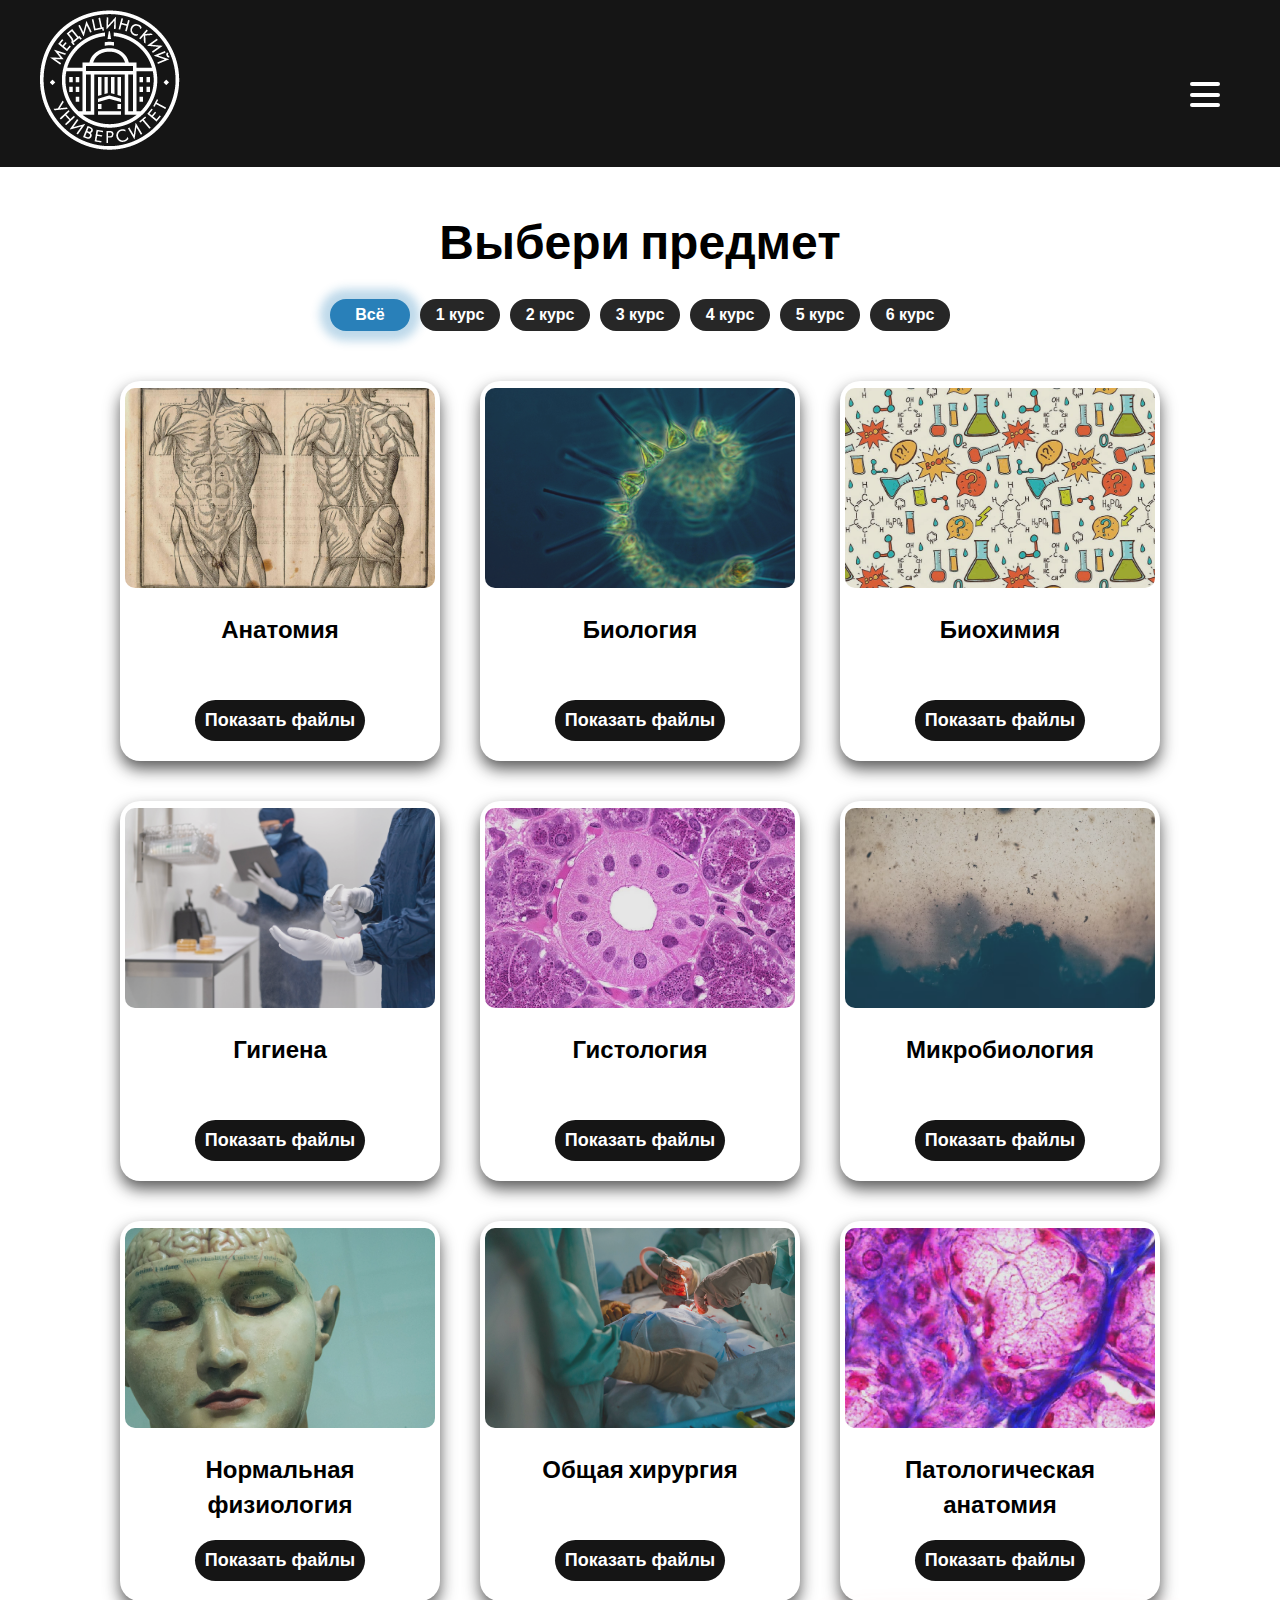
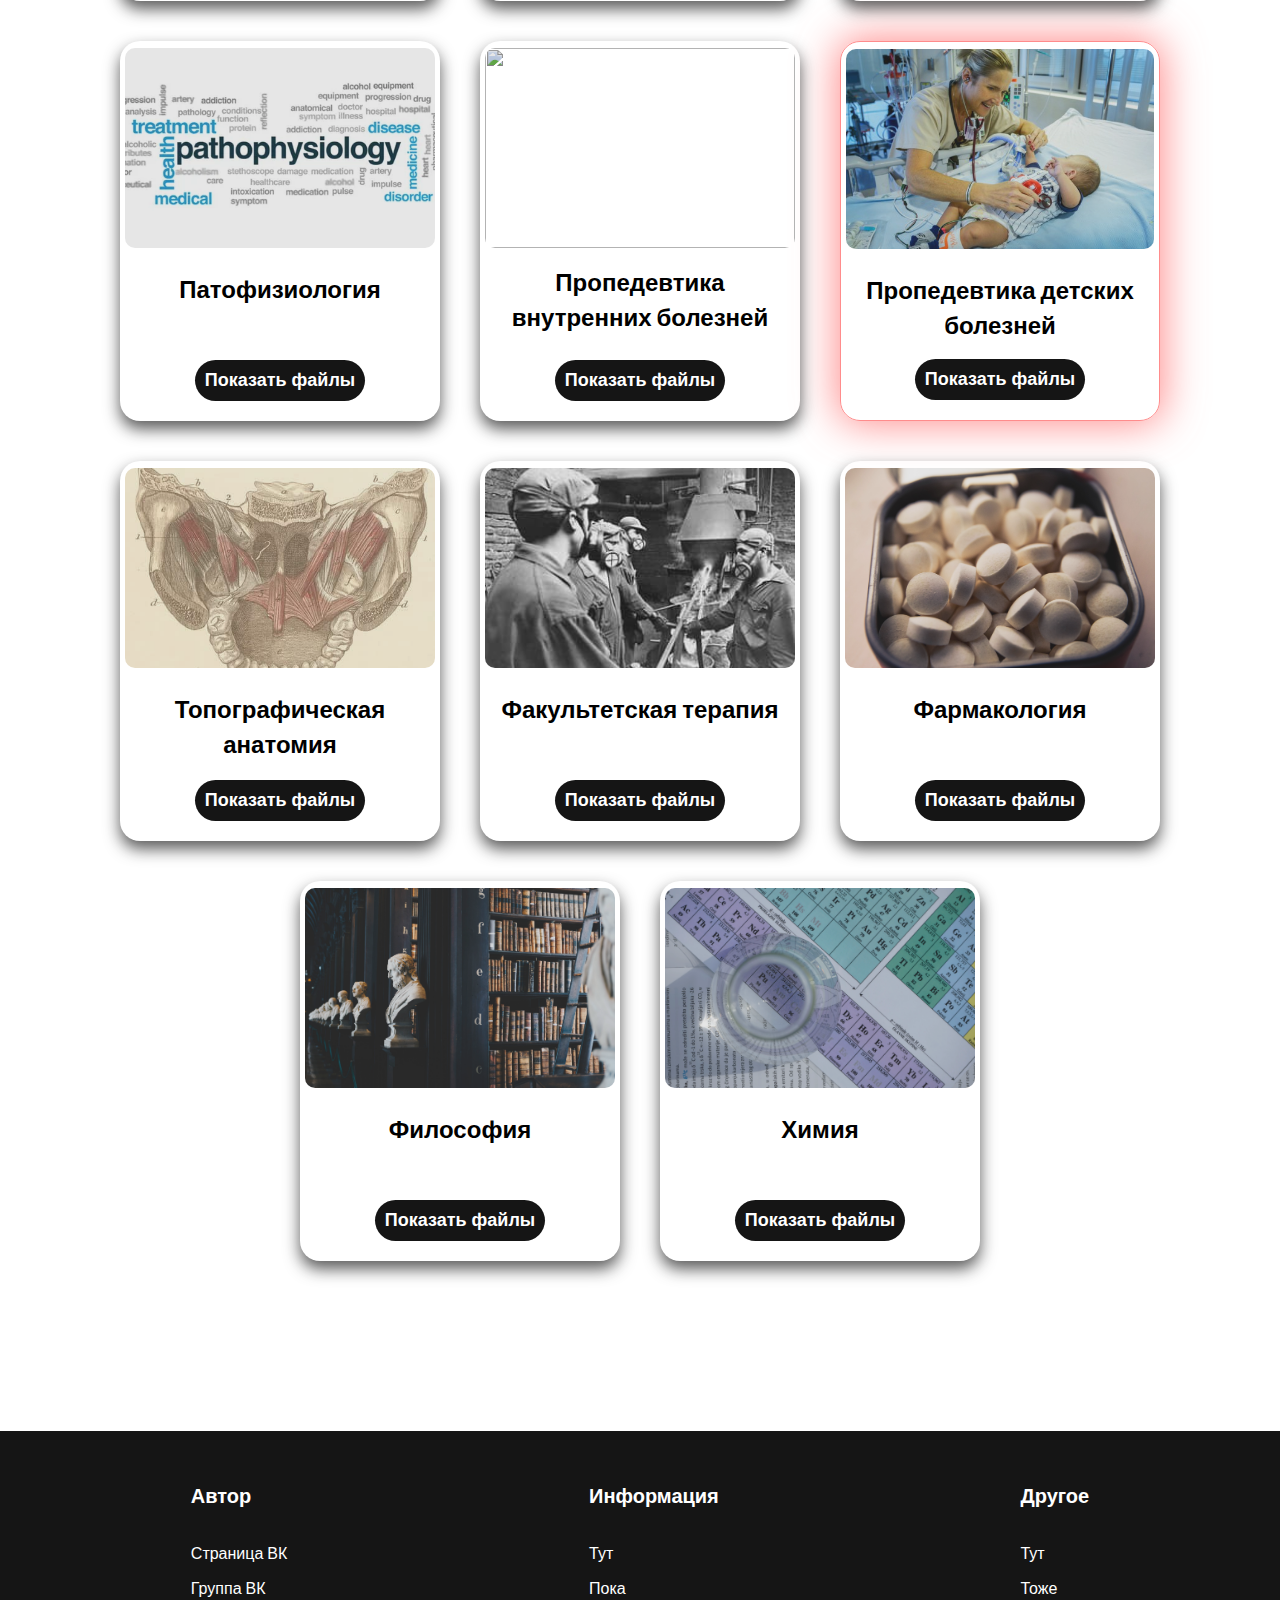
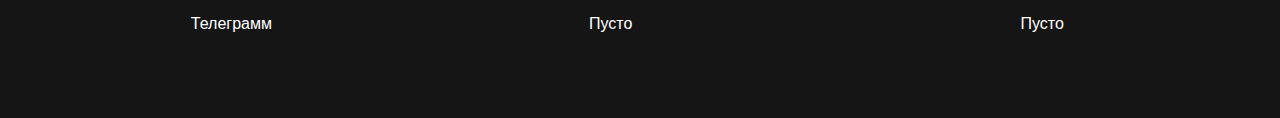
==== materials.html @ 25a23d72 "789" ====
<!DOCTYPE html>
<html lang="en">
  <head>
    <meta charset="UTF-8" />
    <meta name="viewport" content="width=device-width, initial-scale=1.0" />
    <link
      rel="apple-touch-icon"
      sizes="180x180"
      href="/mednotes/files/apple-touch-icon.png"
    />
    <link
      rel="icon"
      type="image/png"
      sizes="32x32"
      href="/mednotes/files/favicon/favicon-32x32.png"
    />
    <link
      rel="icon"
      type="image/png"
      sizes="16x16"
      href="/mednotes/files/favicon-16x16.png"
    />
    <link rel="manifest" href="/site.webmanifest" />
    <link rel="preconnect" href="https://fonts.googleapis.com" />
    <link rel="preconnect" href="https://fonts.gstatic.com" crossorigin />
    <link
      href="https://fonts.googleapis.com/css2?family=Poppins:wght@100;300&display=swap"
      rel="stylesheet"
    />
    <link rel="stylesheet" href="css/style.css" />
    <link rel="stylesheet" href="css/materials.css" />
    <title>MEDNOTES</title>
  </head>

  <body>
    <div class="wrapper">
      <!-- HEADER -->
      <header class="header">
        <div class="container">
          <div class="header__inner">
            <!-- LOGO -->
            <a class="logo" href="index.html">
              <img src="images/logo.png" alt="" />
            </a>
            <!-- NAVBAR -->
            <nav class="menu">
              <button class="menu__btn">
                <span></span>
                <span></span>
                <span></span>
              </button>
              <ul class="menu__list">
                <li class="menu__list-item">
                  <a href="index.html" class="menu__list-link">Главная</a>
                </li>
                <li class="menu__list-item">
                  <a href="materials.html" class="menu__list-link">Материалы</a>
                </li>
                <li class="menu__list-item">
                  <a href="upload.html" class="menu__list-link">Загрузить</a>
                </li>
                <li class="menu__list-item">
                  <a href="other.html" class="menu__list-link">Дополнительно</a>
                </li>
              </ul>
            </nav>
          </div>
        </div>
      </header>

      <!-- MAIN -->
      <main class="main">
        <section class="subjects">
          <div class="container">
            <h2 class="subjects-title">Выбери предмет</h2>

            <!-- Courses -->
            <nav class="subjects-nav">
              <div class="subjects-courses">
                <button
                  data-filter="all"
                  class="course cours-all course-active"
                >
                  Всё
                </button>
                <button data-filter="course-1" class="course course-1">
                  1 курс
                </button>
                <button data-filter="course-2" class="course course-2">
                  2 курс
                </button>
                <button data-filter="course-3" class="course course-3">
                  3 курс
                </button>
                <button data-filter="course-4" class="course course-4">
                  4 курс
                </button>
                <button data-filter="course-5" class="course course-5">
                  5 курс
                </button>
                <button data-filter="course-6" class="course course-6">
                  6 курс
                </button>
              </div>
            </nav>

            <!-- Cards -->
            <div class="subjects-cards">
              <div class="card course-1 course-2">
                <div class="card__content">
                  <img
                    src="images/covers/anatomy.jpg"
                    alt=""
                    class="card__img"
                  />
                  <h4 class="card__title">Анатомия</h4>
                </div>
                <div class="card__footer">
                  <button
                    class="modal-btn"
                    data-path="anatomy"
                    data-animation="fadeInUp"
                  >
                    Показать файлы
                  </button>
                </div>
              </div>

              <div class="card course-1">
                <div class="card__content">
                  <img
                    src="images/covers/biology.jpg"
                    alt=""
                    class="card__img"
                  />
                  <h4 class="card__title">Биология</h4>
                </div>
                <div class="card__footer">
                  <button
                    class="modal-btn"
                    data-path="biology"
                    data-animation="fadeInUp"
                  >
                    Показать файлы
                  </button>
                </div>
              </div>

              <div class="card course-2">
                <div class="card__content">
                  <img
                    src="images/covers/biochemistry.jpg"
                    alt=""
                    class="card__img"
                  />
                  <h4 class="card__title">Биохимия</h4>
                </div>
                <div class="card__footer">
                  <button
                    class="modal-btn"
                    data-path="biochemistry"
                    data-animation="fadeInUp"
                  >
                    Показать файлы
                  </button>
                </div>
              </div>

              <div class="card course-2 course-3">
                <div class="card__content">
                  <img
                    src="images/covers/hygiene.jpg"
                    alt=""
                    class="card__img"
                  />
                  <h4 class="card__title">Гигиена</h4>
                </div>
                <div class="card__footer">
                  <button
                    class="modal-btn"
                    data-path="hygiene"
                    data-animation="fadeInUp"
                  >
                    Показать файлы
                  </button>
                </div>
              </div>

              <div class="card course-1 course-2">
                <div class="card__content">
                  <img
                    src="images/covers/histology.jpg"
                    alt=""
                    class="card__img"
                  />
                  <h4 class="card__title">Гистология</h4>
                </div>
                <div class="card__footer">
                  <button
                    class="modal-btn"
                    data-path="histology"
                    data-animation="fadeInUp"
                  >
                    Показать файлы
                  </button>
                </div>
              </div>

              <div class="card course-2 course-3">
                <div class="card__content">
                  <img
                    src="images/covers/microbiology.jpg"
                    alt=""
                    class="card__img"
                  />
                  <h4 class="card__title">Микробиология</h4>
                </div>
                <div class="card__footer">
                  <button
                    class="modal-btn"
                    data-path="microbiology"
                    data-animation="fadeInUp"
                  >
                    Показать файлы
                  </button>
                </div>
              </div>

              <div class="card course-2">
                <div class="card__content">
                  <img
                    src="images/covers/physiology.jpg"
                    alt=""
                    class="card__img"
                  />
                  <h4 class="card__title">Нормальная физиология</h4>
                </div>
                <div class="card__footer">
                  <button
                    class="modal-btn"
                    data-path="physiology"
                    data-animation="fadeInUp"
                  >
                    Показать файлы
                  </button>
                </div>
              </div>

              <div class="card course-2 course-3">
                <div class="card__content">
                  <img
                    src="images/covers/gensurgery.jpg"
                    alt=""
                    class="card__img"
                  />
                  <h4 class="card__title">Общая хирургия</h4>
                </div>
                <div class="card__footer">
                  <button
                    class="modal-btn"
                    data-path="gen-surgery"
                    data-animation="fadeInUp"
                  >
                    Показать файлы
                  </button>
                </div>
              </div>

              <div class="card course-3">
                <div class="card__content">
                  <img
                    src="images/covers/pathanatomy.jpg"
                    alt=""
                    class="card__img"
                  />
                  <h4 class="card__title">Патологическая анатомия</h4>
                </div>
                <div class="card__footer">
                  <button
                    class="modal-btn"
                    data-path="path-anatomy"
                    data-animation="fadeInUp"
                  >
                    Показать файлы
                  </button>
                </div>
              </div>

              <div class="card course-3">
                <div class="card__content">
                  <img
                    src="images/covers/pathophysiology.jpg"
                    alt=""
                    class="card__img"
                  />
                  <h4 class="card__title">Патофизиология</h4>
                </div>
                <div class="card__footer">
                  <button
                    class="modal-btn"
                    data-path="path-physiology"
                    data-animation="fadeInUp"
                  >
                    Показать файлы
                  </button>
                </div>
              </div>

              <div class="card course-2 course-3">
                <div class="card__content">
                  <img src="images/covers/pvb.jpg" alt="" class="card__img" />
                  <h4 class="card__title">Пропедевтика внутренних болезней</h4>
                </div>
                <div class="card__footer">
                  <button
                    class="modal-btn"
                    data-path="pvb"
                    data-animation="fadeInUp"
                  >
                    Показать файлы
                  </button>
                </div>
              </div>

              <div class="card course-3 pediatrics">
                <div class="card__content">
                  <img src="images/covers/pdb.jpg" alt="" class="card__img" />
                  <h4 class="card__title">Пропедевтика детских болезней</h4>
                </div>
                <div class="card__footer">
                  <button
                    class="modal-btn"
                    data-path="pdb"
                    data-animation="fadeInUp"
                  >
                    Показать файлы
                  </button>
                </div>
              </div>

              <div class="card course-3 course-4">
                <div class="card__content">
                  <img
                    src="images/covers/topanatomy.jpg"
                    alt=""
                    class="card__img"
                  />
                  <h4 class="card__title">Топографическая анатомия</h4>
                </div>
                <div class="card__footer">
                  <button
                    class="modal-btn"
                    data-path="top-anatomy"
                    data-animation="fadeInUp"
                  >
                    Показать файлы
                  </button>
                </div>
              </div>

              <div class="card course-3 course-4">
                <div class="card__content">
                  <img
                    src="images/covers/factherapy.jpg"
                    alt=""
                    class="card__img"
                  />
                  <h4 class="card__title">Факультетская терапия</h4>
                </div>
                <div class="card__footer">
                  <button
                    class="modal-btn"
                    data-path="fac-therapy"
                    data-animation="fadeInUp"
                  >
                    Показать файлы
                  </button>
                </div>
              </div>

              <div class="card course-3">
                <div class="card__content">
                  <img
                    src="images/covers/pharmacology.jpg"
                    alt=""
                    class="card__img"
                  />
                  <h4 class="card__title">Фармакология</h4>
                </div>
                <div class="card__footer">
                  <button
                    class="modal-btn"
                    data-path="pharmacology"
                    data-animation="fadeInUp"
                  >
                    Показать файлы
                  </button>
                </div>
              </div>

              <div class="card course-2">
                <div class="card__content">
                  <img
                    src="images/covers/philosophy.jpg"
                    alt=""
                    class="card__img"
                  />
                  <h4 class="card__title">Философия</h4>
                </div>
                <div class="card__footer">
                  <button
                    class="modal-btn"
                    data-path="philosophy"
                    data-animation="fadeInUp"
                  >
                    Показать файлы
                  </button>
                </div>
              </div>

              <div class="card course-1">
                <div class="card__content">
                  <img
                    src="images/covers/chemistry.jpg"
                    alt=""
                    class="card__img"
                  />
                  <h4 class="card__title">Химия</h4>
                </div>
                <div class="card__footer">
                  <button
                    class="modal-btn"
                    data-path="chemistry"
                    data-animation="fadeInUp"
                  >
                    Показать файлы
                  </button>
                </div>
              </div>
            </div>

            <!-- Modals -->
            <div class="modal">
              <div class="modal__container" data-target="anatomy">
                <div class="modal-close">
                  <img src="images/cross-black.svg" alt="" />
                </div>
                <div class="modal-content">
                  <ul class="list-group">
                    <li class="list-group-item" data-tab="anat-1">Учебники</li>
                    <li class="list-group-item" data-tab="anat-2">
                      От кафедры
                    </li>
                    <li class="list-group-item" data-tab="anat-3">Другое</li>
                  </ul>

                  <div class="modal__tab" data-tab-content id="anat-1">
                    <div class="modal__tab-content"></div>
                  </div>

                  <div class="modal__tab hidden" data-tab-content id="anat-2">
                    <div class="modal__tab-content"></div>
                  </div>

                  <div class="modal__tab hidden" data-tab-content id="anat-3">
                    <div class="modal__tab-content"></div>
                  </div>
                </div>
              </div>

              <div class="modal__container" data-target="biology">
                <div class="modal-close">
                  <img src="images/cross-black.svg" alt="" />
                </div>
                <div class="modal-content">
                  <ul class="list-group">
                    <li class="list-group-item" data-tab="bio-1">Учебники</li>
                    <li class="list-group-item" data-tab="bio-2">От кафедры</li>
                    <li class="list-group-item" data-tab="bio-3">Другое</li>
                  </ul>

                  <div class="modal__tab" data-tab-content id="bio-1">
                    <div class="modal__tab-content"></div>
                  </div>

                  <div class="modal__tab hidden" data-tab-content id="bio-2">
                    <div class="modal__tab-content"></div>
                  </div>

                  <div class="modal__tab hidden" data-tab-content id="bio-3">
                    <div class="modal__tab-content"></div>
                  </div>
                </div>
              </div>

              <div class="modal__container" data-target="biochemistry">
                <div class="modal-close">
                  <img src="images/cross-black.svg" alt="" />
                </div>
                <div class="modal-content">
                  <ul class="list-group">
                    <li class="list-group-item" data-tab="biochem-1">
                      Учебники
                    </li>
                    <li class="list-group-item" data-tab="biochem-2">
                      От кафедры
                    </li>
                    <li class="list-group-item" data-tab="biochem-3">Другое</li>
                  </ul>

                  <div class="modal__tab" data-tab-content id="biochem-1">
                    <div class="modal__tab-content"></div>
                  </div>

                  <div
                    class="modal__tab hidden"
                    data-tab-content
                    id="biochem-2"
                  >
                    <div class="modal__tab-content"></div>
                  </div>

                  <div
                    class="modal__tab hidden"
                    data-tab-content
                    id="biochem-3"
                  >
                    <div class="modal__tab-content"></div>
                  </div>
                </div>
              </div>

              <div class="modal__container" data-target="hygiene">
                <div class="modal-close">
                  <img src="images/cross-black.svg" alt="" />
                </div>
                <div class="modal-content">
                  <ul class="list-group">
                    <li class="list-group-item" data-tab="hygiene-1">
                      Учебники
                    </li>
                    <li class="list-group-item" data-tab="hygiene-2">
                      От кафедры
                    </li>
                    <li class="list-group-item" data-tab="hygiene-3">Другое</li>
                  </ul>

                  <div class="modal__tab" data-tab-content id="hygiene-1">
                    <div class="modal__tab-content"></div>
                  </div>

                  <div
                    class="modal__tab hidden"
                    data-tab-content
                    id="hygiene-2"
                  >
                    <div class="modal__tab-content">
                      <div class="modal__tab-content">

                        <div id="up">
                          <a href="#down" class="down">
                            <img class="scroll__btn" src="/mednotes/images/down.svg" alt="">
                          </a>
                        </div>  

                        <div class="files">
                          <div class="files__item">
                            <h5 class="file-info">
                              <img class="word" src="images/word.svg" alt="" />
                              <p class="file-name">Методичка №1</p>
                            </h5>
                            <div class="file-btn">
                              <a
                                class="file-download"
                                href="files/subjects/hygiene/cath/1_Gigienicheskie_aspekty_klimata_i_pogody_MRdlya_prepod.doc"
                                download="Методичка1"
                                >Скачать</a
                              >
                            </div>
                          </div>

                          <div class="files__item">
                            <h5 class="file-info">
                              <img class="word" src="images/word.svg" alt="" />
                              <p class="file-name">Методичка №2</p>
                            </h5>
                            <div class="file-btn">
                              <a
                                class="file-download"
                                href="files/subjects/hygiene/cath/2_Gigienicheskaya_otsenka_vozdushnoy_sredy_MRdlya_prepod.doc"
                                download="Методичка2"
                                >Скачать</a
                              >
                            </div>
                          </div>

                          <div class="files__item">
                            <h5 class="file-info">
                              <img class="word" src="images/word.svg" alt="" />
                              <p class="file-name">Методичка №3</p>
                            </h5>
                            <div class="file-btn">
                              <a
                                class="file-download"
                                href="files/subjects/hygiene/cath/3_Gigienicheskie_trebovania_k_istochnikam_vodosnabzhenia_MRdlya_prepod.doc"
                                download="Методичка3"
                                >Скачать</a
                              >
                            </div>
                          </div>

                          <div class="files__item">
                            <h5 class="file-info">
                              <img class="word" src="images/word.svg" alt="" />
                              <p class="file-name">Методичка №4</p>
                            </h5>
                            <div class="file-btn">
                              <a
                                class="file-download"
                                href="files/subjects/hygiene/cath/4_Sanitarno-gigienicheskie_trebovania_k_vodozabornym_sooruzheniam_i_vodoprovodam_MRdlya_prepod.docx"
                                download="Методичка4"
                                >Скачать</a
                              >
                            </div>
                          </div>

                          <div class="files__item">
                            <h5 class="file-info">
                              <img class="word" src="images/word.svg" alt="" />
                              <p class="file-name">Методичка №5</p>
                            </h5>
                            <div class="file-btn">
                              <a
                                class="file-download"
                                href="files/subjects/hygiene/cath/5_Gigienicheskie_trbovania_k_pityevoy_vode_MRdlya_prepod.doc"
                                download="Методичка5"
                                >Скачать</a
                              >
                            </div>
                          </div>

                          <div class="files__item">
                            <h5 class="file-info">
                              <img class="word" src="images/word.svg" alt="" />
                              <p class="file-name">Методичка №6</p>
                            </h5>
                            <div class="file-btn">
                              <a
                                class="file-download"
                                href="files/subjects/hygiene/cath/6_Gigiena_pochvy_Sanitarnaya_ochistka_naselennykh_mest_MRdlya_prepod.doc"
                                download="Методичка6"
                                >Скачать</a
                              >
                            </div>
                          </div>

                          <div class="files__item">
                            <h5 class="file-info">
                              <img class="word" src="images/word.svg" alt="" />
                              <p class="file-name">Методичка №7</p>
                            </h5>
                            <div class="file-btn">
                              <a
                                class="file-download"
                                href="files/subjects/hygiene/cath/7_Sanitarno-gigienicheskaya_otsenka_mikroklimata_pomescheniy_MRdlya_prepod_doc.doc"
                                download="Методичка7"
                                >Скачать</a
                              >
                            </div>
                          </div>

                          <div class="files__item">
                            <h5 class="file-info">
                              <img class="word" src="images/word.svg" alt="" />
                              <p class="file-name">Методичка №8</p>
                            </h5>
                            <div class="file-btn">
                              <a
                                class="file-download"
                                href="files/subjects/hygiene/cath/8_Insolyatsia_i_insalyatsionnye_rezhimy_pomescheniy_zhilykh_i_obschestvennykh_zdaniy_MRdlya_prepod.docx"
                                download="Методичка8"
                                >Скачать</a
                              >
                            </div>
                          </div>

                          <div class="files__item">
                            <h5 class="file-info">
                              <img class="word" src="images/word.svg" alt="" />
                              <p class="file-name">Методичка №9</p>
                            </h5>
                            <div class="file-btn">
                              <a
                                class="file-download"
                                href="files/subjects/hygiene/cath/9_Sanitarno-gigienicheskaya_otsenka_estestvennogo_osveschenia_pomescheniy_zhilykh_i_obschestvennykh_zdaniy_MRdlya_prepod_doc.docx"
                                download="Методичка9"
                                >Скачать</a
                              >
                            </div>
                          </div>

                          <div class="files__item">
                            <h5 class="file-info">
                              <img class="word" src="images/word.svg" alt="" />
                              <p class="file-name">Методичка №10</p>
                            </h5>
                            <div class="file-btn">
                              <a
                                class="file-download"
                                href="files/subjects/hygiene/cath/10_Sanitarno-gigienicheskaya_otsenka_iskusstvennogo_osveschenia_MRdlya_prepod.docx"
                                download="Методичка10"
                                >Скачать</a
                              >
                            </div>
                          </div>

                          <div class="files__item">
                            <h5 class="file-info">
                              <img class="word" src="images/word.svg" alt="" />
                              <p class="file-name">Методичка №11</p>
                            </h5>
                            <div class="file-btn">
                              <a
                                class="file-download"
                                href="files/subjects/hygiene/cath/11_Sanitarno-gigienicheskie_trebovania_k_usloviam_obuchenia_v_obraz_organ_MRdlya_prep.doc"
                                download="Методичка11"
                                >Скачать</a
                              >
                            </div>
                          </div>

                          <div class="files__item">
                            <h5 class="file-info">
                              <img class="word" src="images/word.svg" alt="" />
                              <p class="file-name">Методичка №12</p>
                            </h5>
                            <div class="file-btn">
                              <a
                                class="file-download"
                                href="files/subjects/hygiene/cath/12_Sanitarno-gigienicheskie_trebovania_k_usloviam_fizicheskogo_vospitania_detey_i_podrostkov_MRdlya_prep.doc"
                                download="Методичка12"
                                >Скачать</a
                              >
                            </div>
                          </div>

                          <div class="files__item">
                            <h5 class="file-info">
                              <img class="word" src="images/word.svg" alt="" />
                              <p class="file-name">Методичка №13</p>
                            </h5>
                            <div class="file-btn">
                              <a
                                class="file-download"
                                href="files/subjects/hygiene/cath/13_Sanitarno-gigien_otsenka_igr_igrushek_izdaniy_dlya_detey_i_podrostkov_MRdlya_prepod.doc"
                                download="Методичка13"
                                >Скачать</a
                              >
                            </div>
                          </div>

                          <div class="files__item">
                            <h5 class="file-info">
                              <img class="word" src="images/word.svg" alt="" />
                              <p class="file-name">Методичка №14</p>
                            </h5>
                            <div class="file-btn">
                              <a
                                class="file-download"
                                href="files/subjects/hygiene/cath/14_Sanitarno-gigien_trebovania_k_oborudovaniyu_obrazovatelnykh_organizatsiy_MRdlya_prepod.doc"
                                download="Методичка14"
                                >Скачать</a
                              >
                            </div>
                          </div>

                          <div class="files__item">
                            <h5 class="file-info">
                              <img class="word" src="images/word.svg" alt="" />
                              <p class="file-name">Методичка №15</p>
                            </h5>
                            <div class="file-btn">
                              <a
                                class="file-download"
                                href="files/subjects/hygiene/cath/15_Gigienicheskaya_otsenka_rezhima_dnya_i_organizatsii_uchebnogo_protsessa_MRdlya_prepod_doc.doc"
                                download="Методичка15"
                                >Скачать</a
                              >
                            </div>
                          </div>

                          <div class="files__item">
                            <h5 class="file-info">
                              <img class="word" src="images/word.svg" alt="" />
                              <p class="file-name">Методичка №16</p>
                            </h5>
                            <div class="file-btn">
                              <a
                                class="file-download"
                                href="files/subjects/hygiene/cath/16__Gigienicheskie_aspekty_organizatsii_trudovogo_vospitania_detey_i_podrostkov_MRdlya_prepod.doc"
                                download="Методичка16"
                                >Скачать</a
                              >
                            </div>
                          </div>

                          <div class="files__item">
                            <h5 class="file-info">
                              <img class="word" src="images/word.svg" alt="" />
                              <p class="file-name">Методичка №17</p>
                            </h5>
                            <div class="file-btn">
                              <a
                                class="file-download"
                                href="files/subjects/hygiene/cath/17_Otsenka_svyazey_sostoyania_zdorovya_i_sredy_obitania_MRdlya_prepod.doc"
                                download="Методичка17"
                                >Скачать</a
                              >
                            </div>
                          </div>

                          <div class="files__item">
                            <h5 class="file-info">
                              <img class="word" src="images/word.svg" alt="" />
                              <p class="file-name">Методичка №18</p>
                            </h5>
                            <div class="file-btn">
                              <a
                                class="file-download"
                                href="files/subjects/hygiene/cath/18_Sanitarno-gigienicheskie_trebovania_k_razmescheniyu_i_territoriamLPO_MRdlya_prepod.doc"
                                download="Методичка18"
                                >Скачать</a
                              >
                            </div>
                          </div>

                          <div class="files__item">
                            <h5 class="file-info">
                              <img class="word" src="images/word.svg" alt="" />
                              <p class="file-name">Методичка №19</p>
                            </h5>
                            <div class="file-btn">
                              <a
                                class="file-download"
                                href="files/subjects/hygiene/cath/19_Sanitarno-gigienicheskie_trebovania_k_ustroystvu_i_soderzhaniyu_infektsionnykh_statsionarov_otdeleniy_MRdlya_prepod.doc"
                                download="Методичка19"
                                >Скачать</a
                              >
                            </div>
                          </div>

                          <div class="files__item">
                            <h5 class="file-info">
                              <img class="word" src="images/word.svg" alt="" />
                              <p class="file-name">Методичка №20</p>
                            </h5>
                            <div class="file-btn">
                              <a
                                class="file-download"
                                href="files/subjects/hygiene/cath/20_Sanitarno-gigienicheskie_trebovania_k_ustroystvu_i_soderzhaniyu_somaticheskiLPO_MRdlya_prepod.doc"
                                download="Методичка20"
                                >Скачать</a
                              >
                            </div>
                          </div>

                          <div class="files__item">
                            <h5 class="file-info">
                              <img class="word" src="images/word.svg" alt="" />
                              <p class="file-name">Методичка №21</p>
                            </h5>
                            <div class="file-btn">
                              <a
                                class="file-download"
                                href="files/subjects/hygiene/cath/21_Gigienicheskie_aspekty_ratsionalnogo_pitania_naselenia_MRdlya_prepod.docx"
                                download="Методичка21"
                                >Скачать</a
                              >
                            </div>
                          </div>

                          <div class="files__item">
                            <h5 class="file-info">
                              <img class="word" src="images/word.svg" alt="" />
                              <p class="file-name">Методичка №22</p>
                            </h5>
                            <div class="file-btn">
                              <a
                                class="file-download"
                                href="files/subjects/hygiene/cath/22_Gigienicheskaya_otsenka_produktov_zhivotnogo_proiskhozhdenia_MRdlya_prepod.doc"
                                download="Методичка22"
                                >Скачать</a
                              >
                            </div>
                          </div>

                          <div class="files__item">
                            <h5 class="file-info">
                              <img class="word" src="images/word.svg" alt="" />
                              <p class="file-name">Методичка №23</p>
                            </h5>
                            <div class="file-btn">
                              <a
                                class="file-download"
                                href="files/subjects/hygiene/cath/23_Gigienicheskaya_otsenka_produktov_rastitelnogo_proiskhozhdenia_MRdlya_prepod.doc"
                                download="Методичка23"
                                >Скачать</a
                              >
                            </div>
                          </div>

                          <div class="files__item">
                            <h5 class="file-info">
                              <img class="word" src="images/word.svg" alt="" />
                              <p class="file-name">Методичка №24</p>
                            </h5>
                            <div class="file-btn">
                              <a
                                class="file-download"
                                href="files/subjects/hygiene/cath/24_Pischevye_otravlenia_i_ikh_profilaktika_MRdlya_prepod.docx"
                                download="Методичка24"
                                >Скачать</a
                              >
                            </div>
                          </div>

                          <div class="files__item">
                            <h5 class="file-info">
                              <img class="word" src="images/word.svg" alt="" />
                              <p class="file-name">Методичка №25</p>
                            </h5>
                            <div class="file-btn">
                              <a
                                class="file-download"
                                href="files/subjects/hygiene/cath/25_Gigienicheskie_trebovania_k_organizatsii_pitania_v_obrazovatelnykh_organizatsiakh_MRdlya_prepod.doc"
                                download="Методичка25"
                                >Скачать</a
                              >
                            </div>
                          </div>

                          <div class="files__item">
                            <h5 class="file-info">
                              <img class="word" src="images/word.svg" alt="" />
                              <p class="file-name">Методичка №26</p>
                            </h5>
                            <div class="file-btn">
                              <a
                                class="file-download"
                                href="files/subjects/hygiene/cath/26_Gigienicheskie_trebovania_k_organizatsii_pitania_v_lechebno-profilakticheskikh_organizatsiakhMRdlya_prepod.doc"
                                download="Методичка26"
                                >Скачать</a
                              >
                            </div>
                          </div>

                          <div class="files__item">
                            <h5 class="file-info">
                              <img class="word" src="images/word.svg" alt="" />
                              <p class="file-name">Методичка №27</p>
                            </h5>
                            <div class="file-btn">
                              <a
                                class="file-download"
                                href="files/subjects/hygiene/cath/27_Fizicheskie_faktory_prizvodstvennoy_sredy_i_ikh_gigienicheskaya_otsenka_MRdlya_prepod.doc"
                                download="Методичка27"
                                >Скачать</a
                              >
                            </div>
                          </div>

                          <div class="files__item">
                            <h5 class="file-info">
                              <img class="word" src="images/word.svg" alt="" />
                              <p class="file-name">Методичка №28</p>
                            </h5>
                            <div class="file-btn">
                              <a
                                class="file-download"
                                href="files/subjects/hygiene/cath/28_Khimicheskie_i_biologicheskie_faktory_proizvodstvennoy_sredy_i_ikh_gigienicheskaya_otsenka_MRdlya_prepod.doc"
                                download="Методичка28"
                                >Скачать</a
                              >
                            </div>
                          </div>

                          <div class="files__item">
                            <h5 class="file-info">
                              <img class="word" src="images/word.svg" alt="" />
                              <p class="file-name">Методичка №29</p>
                            </h5>
                            <div class="file-btn">
                              <a
                                class="file-download"
                                href="files/subjects/hygiene/cath/29_Gigienicheskie_aspekty_fiziologii_truda_MRdlya_prepod.docx"
                                download="Методичка29"
                                >Скачать</a
                              >
                            </div>
                          </div>

                          <div class="files__item">
                            <h5 class="file-info">
                              <img class="word" src="images/word.svg" alt="" />
                              <p class="file-name">Методичка №30</p>
                            </h5>
                            <div class="file-btn">
                              <a
                                class="file-download"
                                href="files/subjects/hygiene/cath/30_Gigiena_truda_meditsinskikh_rabotnikov_MRprepod.doc"
                                download="Методичка30"
                                >Скачать</a
                              >
                            </div>
                          </div>

                          <div class="files__item">
                            <h5 class="file-info">
                              <img class="word" src="images/word.svg" alt="" />
                              <p class="file-name">Методичка №31</p>
                            </h5>
                            <div class="file-btn">
                              <a
                                class="file-download"
                                href="files/subjects/hygiene/cath/31_Radiatsionnaya_gigiena_MRdlya_prepod.doc"
                                download="Методичка31"
                                >Скачать</a
                              >
                            </div>
                          </div>

                          <div class="files__item">
                            <h5 class="file-info">
                              <img class="word" src="images/word.svg" alt="" />
                              <p class="file-name">Методичка №32</p>
                            </h5>
                            <div class="file-btn">
                              <a
                                class="file-download"
                                href="files/subjects/hygiene/cath/32_Gigiena_truda_zhenschin_MRdlya_prepod.doc"
                                download="Методичка32"
                                >Скачать</a
                              >
                            </div>
                          </div>

                          <div class="files__item">
                            <h5 class="file-info">
                              <img class="word" src="images/word.svg" alt="" />
                              <p class="file-name">Методичка №33</p>
                            </h5>
                            <div class="file-btn">
                              <a
                                class="file-download"
                                href="files/subjects/hygiene/cath/33_Gosudarstvenny_sanitarno-epidemiologicheskiy_nadzor_v_Rossiyskoy_Federatsii_MRdlya_prepod.doc"
                                download="Методичка33"
                                >Скачать</a
                              >
                            </div>
                          </div>

                          <div class="files__item">
                            <h5 class="file-info">
                              <img class="word" src="images/word.svg" alt="" />
                              <p class="file-name">Методичка №34</p>
                            </h5>
                            <div class="file-btn">
                              <a
                                class="file-download"
                                href="files/subjects/hygiene/cath/34_Sotsialno-gigienicheskiy_monitoring_MRdlya_prepod.doc"
                                download="Методичка34"
                                >Скачать</a
                              >
                            </div>
                          </div>

                        </div>

                        <div id="down">
                          <a href="#up" class="up">
                            <img class="scroll__btn" src="/mednotes/images/up.svg" alt="">
                          </a>
                        </div>
                        
                      </div>
                    </div>
                  </div>

                  <div
                    class="modal__tab hidden"
                    data-tab-content
                    id="hygiene-3"
                  >
                    <div class="modal__tab-content"></div>
                  </div>
                </div>
              </div>

              <div class="modal__container" data-target="histology">
                <div class="modal-close">
                  <img src="images/cross-black.svg" alt="" />
                </div>
                <div class="modal-content">
                  <ul class="list-group">
                    <li class="list-group-item" data-tab="hist-1">Учебники</li>
                    <li class="list-group-item" data-tab="hist-2">
                      От кафедры
                    </li>
                    <li class="list-group-item" data-tab="hist-3">Другое</li>
                  </ul>

                  <div class="modal__tab" data-tab-content id="hist-1">
                    <div class="modal__tab-content">
                    </div>
                  </div>

                  <div class="modal__tab hidden" data-tab-content id="hist-2">
                    <div class="modal__tab-content"></div>
                  </div>

                  <div class="modal__tab hidden" data-tab-content id="hist-3">
                    <div class="modal__tab-content"></div>
                  </div>
                </div>
              </div>

              <div class="modal__container" data-target="microbiology">
                <div class="modal-close">
                  <img src="images/cross-black.svg" alt="" />
                </div>
                <div class="modal-content">
                  <ul class="list-group">
                    <li class="list-group-item" data-tab="micr-1">Учебники</li>
                    <li class="list-group-item" data-tab="micr-2">
                      От кафедры
                    </li>
                    <li class="list-group-item" data-tab="micr-3">Другое</li>
                  </ul>

                  <div class="modal__tab" data-tab-content id="micr-1">
                    <div class="modal__tab-content">
                      <div class="files">

                        <div class="files__item">
                          <h5 class="file-info">
                            <img class="pdf" src="images/pdf.svg" alt="" />
                            <p class="file-name">Борисов</p>
                          </h5>
                          <div class="file-btn">
                            <a
                              class="file-view"
                              href="files/subjects/mb/books/Borisov.pdf"
                              target="_blank"
                              >Посмотреть</a
                            >
                            <a
                              class="file-download"
                              href="files/subjects/mb/books/Borisov.pdf"
                              download=""
                              >Скачать</a
                            >
                          </div>
                        </div>

                        <div class="files__item">
                          <h5 class="file-info">
                            <img class="pdf" src="images/pdf.svg" alt="" />
                            <p class="file-name">Поздеев</p>
                          </h5>
                          <div class="file-btn">
                            <a
                              class="file-view"
                              href="files/subjects/mb/books/Pozdeev2005.pdf"
                              target="_blank"
                              >Посмотреть</a
                            >
                            <a
                              class="file-download"
                              href="files/subjects/mb/books/Pozdeev2005.pdf"
                              download=""
                              >Скачать</a
                            >
                          </div>
                        </div>

                        <div class="files__item">
                          <h5 class="file-info">
                            <img class="pdf" src="images/pdf.svg" alt="" />
                            <p class="file-name">Воробьев</p>
                          </h5>
                          <div class="file-btn">
                            <a
                              class="file-view"
                              href="files/subjects/mb/books/Vorobyov.pdf"
                              target="_blank"
                              >Посмотреть</a
                            >
                            <a
                              class="file-download"
                              href="files/subjects/mb/books/Vorobyov.pdf"
                              download=""
                              >Скачать</a
                            >
                          </div>
                        </div>

                        <div class="files__item">
                          <h5 class="file-info">
                            <img class="pdf" src="images/pdf.svg" alt="" />
                            <p class="file-name">Зверев</p>
                          </h5>
                          <div class="file-btn">
                            <a
                              class="file-view"
                              href="files/subjects/mb/books/Zverev.pdf"
                              target="_blank"
                              >Посмотреть</a
                            >
                            <a
                              class="file-download"
                              href="files/subjects/mb/books/Zverev.pdf"
                              download=""
                              >Скачать</a
                            >
                          </div>
                        </div>

                        <div class="files__item">
                          <h5 class="file-info">
                            <img class="pdf" src="images/pdf.svg" alt="" />
                            <p class="file-name">Левинсон</p>
                          </h5>
                          <div class="file-btn">
                            <a
                              class="file-view"
                              href="files/subjects/mb/books/Levinson.pdf"
                              target="_blank"
                              >Посмотреть</a
                            >
                            <a
                              class="file-download"
                              href="files/subjects/mb/books/Levinson.pdf"
                              download=""
                              >Скачать</a
                            >
                          </div>
                        </div>
                        
                        <div class="files__item">
                          <h5 class="file-info">
                            <img class="pdf" src="images/pdf.svg" alt="" />
                            <p class="file-name">Джеймс М. Джей</p>
                          </h5>
                          <div class="file-btn">
                            <a
                              class="file-view"
                              href="files/subjects/mb/books/JJ.pdf"
                              target="_blank"
                              >Посмотреть</a
                            >
                            <a
                              class="file-download"
                              href="files/subjects/mb/books/JJ.pdf"
                              download=""
                              >Скачать</a
                            >
                          </div>
                        </div>

                        <div class="files__item">
                          <h5 class="file-info">
                            <img class="pdf" src="images/pdf.svg" alt="" />
                            <p class="file-name">Кафарская</p>
                          </h5>
                          <div class="file-btn">
                            <a
                              class="file-view"
                              href="files/subjects/mb/books/Kafarskaya.pdf"
                              target="_blank"
                              >Посмотреть</a
                            >
                            <a
                              class="file-download"
                              href="files/subjects/mb/books/Kafarskaya.pdf"
                              download=""
                              >Скачать</a
                            >
                          </div>
                        </div>

                      </div>
                    </div>
                  </div>

                  <div class="modal__tab hidden" data-tab-content id="micr-2">
                    <div class="modal__tab-content"></div>
                  </div>

                  <div class="modal__tab hidden" data-tab-content id="micr-3">
                    <div class="modal__tab-content"></div>
                  </div>
                </div>
              </div>

              <div class="modal__container" data-target="physiology">
                <div class="modal-close">
                  <img src="images/cross-black.svg" alt="" />
                </div>
                <div class="modal-content">
                  <ul class="list-group">
                    <li class="list-group-item" data-tab="physiology-1">
                      Учебники
                    </li>
                    <li class="list-group-item" data-tab="physiology-2">
                      От кафедры
                    </li>
                    <li class="list-group-item" data-tab="physiology-3">
                      Другое
                    </li>
                  </ul>

                  <div class="modal__tab" data-tab-content id="physiology-1">
                    <div class="modal__tab-content"></div>
                  </div>

                  <div
                    class="modal__tab hidden"
                    data-tab-content
                    id="physiology-2"
                  >
                    <div class="modal__tab-content"></div>
                  </div>

                  <div
                    class="modal__tab hidden"
                    data-tab-content
                    id="physiology-3"
                  >
                    <div class="modal__tab-content"></div>
                  </div>
                </div>
              </div>

              <div class="modal__container" data-target="gen-surgery">
                <div class="modal-close">
                  <img src="images/cross-black.svg" alt="" />
                </div>
                <div class="modal-content">
                  <ul class="list-group">
                    <li class="list-group-item" data-tab="gen-surgery-1">
                      Учебники
                    </li>
                    <li class="list-group-item" data-tab="gen-surgery-2">
                      От кафедры
                    </li>
                    <li class="list-group-item" data-tab="gen-surgery-3">
                      Другое
                    </li>
                  </ul>

                  <div class="modal__tab" data-tab-content id="gen-surgery-1">
                    <div class="modal__tab-content">
                      <div class="files">

                        <div class="files__item">
                          <h5 class="file-info">
                            <img class="pdf" src="images/pdf.svg" alt="" />
                            <p class="file-name">Петров</p>
                          </h5>
                          <div class="file-btn">
                            <a
                              class="file-view"
                              href="files/subjects/gensurgery/books/Petrov.pdf"
                              target="_blank"
                              >Посмотреть</a
                            >
                            <a
                              class="file-download"
                              href="files/subjects/gensurgery/books/Petrov.pdf"
                              download=""
                              >Скачать</a
                            >
                          </div>
                        </div>

                        <div class="files__item">
                          <h5 class="file-info">
                            <img class="pdf" src="images/pdf.svg" alt="" />
                            <p class="file-name">Гостищев</p>
                          </h5>
                          <div class="file-btn">
                            <a
                              class="file-view"
                              href="files/subjects/gensurgery/books/Gostischev.pdf"
                              target="_blank"
                              >Посмотреть</a
                            >
                            <a
                              class="file-download"
                              href="files/subjects/gensurgery/books/Gostischev.pdf"
                              download=""
                              >Скачать</a
                            >
                          </div>
                        </div>

                      </div>
                    </div>
                  </div>

                  <div
                    class="modal__tab hidden"
                    data-tab-content
                    id="gen-surgery-2"
                  >
                    <div class="modal__tab-content"></div>
                  </div>

                  <div
                    class="modal__tab hidden"
                    data-tab-content
                    id="gen-surgery-3"
                  >
                    <div class="modal__tab-content"></div>
                  </div>
                </div>
              </div>

              <div class="modal__container" data-target="path-anatomy">
                <div class="modal-close">
                  <img src="images/cross-black.svg" alt="" />
                </div>
                <div class="modal-content">
                  <ul class="list-group">
                    <li class="list-group-item" data-tab="pathanat">
                      Учебники
                    </li>
                    <li class="list-group-item" data-tab="pathanat-2">
                      От кафедры
                    </li>
                    <li class="list-group-item" data-tab="pathanat-3">
                      Другое
                    </li>
                  </ul>

                  <div class="modal__tab" data-tab-content id="pathanat-1">
                    <div class="modal__tab-content"></div>
                  </div>

                  <div
                    class="modal__tab hidden"
                    data-tab-content
                    id="pathanat-2"
                  >
                    <div class="modal__tab-content"></div>
                  </div>

                  <div
                    class="modal__tab hidden"
                    data-tab-content
                    id="pathanat-3"
                  >
                    <div class="modal__tab-content"></div>
                  </div>
                </div>
              </div>

              <div class="modal__container" data-target="path-physiology">
                <div class="modal-close">
                  <img src="images/cross-black.svg" alt="" />
                </div>
                <div class="modal-content">
                  <ul class="list-group">
                    <li class="list-group-item" data-tab="pathphys-1">
                      Учебники
                    </li>
                    <li class="list-group-item" data-tab="pathphys-2">
                      От кафедры
                    </li>
                    <li class="list-group-item" data-tab="pathphys-3">
                      Другое
                    </li>
                  </ul>

                  <div class="modal__tab" data-tab-content id="pathphys-1">
                    <div class="modal__tab-content"></div>
                  </div>

                  <div
                    class="modal__tab hidden"
                    data-tab-content
                    id="pathphys-2"
                  >
                    <div class="modal__tab-content"></div>
                  </div>

                  <div
                    class="modal__tab hidden"
                    data-tab-content
                    id="pathphys-3"
                  >
                    <div class="modal__tab-content"></div>
                  </div>
                </div>
              </div>

              <div class="modal__container" data-target="pvb">
                <div class="modal-close">
                  <img src="images/cross-black.svg" alt="" />
                </div>
                <div class="modal-content">
                  <ul class="list-group">
                    <li class="list-group-item" data-tab="pvb-1">Учебники</li>
                    <li class="list-group-item" data-tab="pvb-2">От кафедры</li>
                    <li class="list-group-item" data-tab="pvb-3">Другое</li>
                  </ul>

                  <div class="modal__tab" data-tab-content id="pvb-1">
                    <div class="modal__tab-content"></div>
                  </div>

                  <div class="modal__tab hidden" data-tab-content id="pvb-2">
                    <div class="modal__tab-content"></div>
                  </div>

                  <div class="modal__tab hidden" data-tab-content id="pvb-3">
                    <div class="modal__tab-content"></div>
                  </div>
                </div>
              </div>

              <div class="modal__container" data-target="pdb">
                <div class="modal-close">
                  <img src="images/cross-black.svg" alt="" />
                </div>
                <div class="modal-content">
                  <ul class="list-group">
                    <li class="list-group-item" data-tab="pdb-1">Учебники</li>
                    <li class="list-group-item" data-tab="pdb-2">От кафедры</li>
                    <li class="list-group-item" data-tab="pdb-3">Другое</li>
                  </ul>

                  <div class="modal__tab" data-tab-content id="pdb-1">
                    <div class="modal__tab-content"></div>
                  </div>

                  <div class="modal__tab hidden" data-tab-content id="pdb-2">
                    <div class="modal__tab-content"></div>
                  </div>

                  <div class="modal__tab hidden" data-tab-content id="pdb-3">
                    <div class="modal__tab-content"></div>
                  </div>
                </div>
              </div>

              <div class="modal__container" data-target="top-anatomy">
                <div class="modal-close">
                  <img src="images/cross-black.svg" alt="" />
                </div>
                <div class="modal-content">
                  <ul class="list-group">
                    <li class="list-group-item" data-tab="topanat-1">
                      Учебники
                    </li>
                    <li class="list-group-item" data-tab="topanat-2">
                      От кафедры
                    </li>
                    <li class="list-group-item" data-tab="topanat-3">Другое</li>
                  </ul>

                  <div class="modal__tab" data-tab-content id="topanat-1">
                    <div class="modal__tab-content"></div>
                  </div>

                  <div
                    class="modal__tab hidden"
                    data-tab-content
                    id="topanat-2"
                  >
                    <div class="modal__tab-content"></div>
                  </div>

                  <div
                    class="modal__tab hidden"
                    data-tab-content
                    id="topanat-3"
                  >
                    <div class="modal__tab-content"></div>
                  </div>
                </div>
              </div>

              <div class="modal__container" data-target="fac-therapy">
                <div class="modal-close">
                  <img src="images/cross-black.svg" alt="" />
                </div>
                <div class="modal-content">
                  <ul class="list-group">
                    <li class="list-group-item" data-tab="factherapy-1">
                      Учебники
                    </li>
                    <li class="list-group-item" data-tab="factherapy-2">
                      От кафедры
                    </li>
                    <li class="list-group-item" data-tab="factherapy-3">
                      Другое
                    </li>
                  </ul>

                  <div class="modal__tab" data-tab-content id="factherapy-1">
                    <div class="modal__tab-content"></div>
                  </div>

                  <div
                    class="modal__tab hidden"
                    data-tab-content
                    id="factherapy-2"
                  >
                    <div class="modal__tab-content"></div>
                  </div>

                  <div
                    class="modal__tab hidden"
                    data-tab-content
                    id="factherapy-3"
                  >
                    <div class="modal__tab-content"></div>
                  </div>
                </div>
              </div>

              <div class="modal__container" data-target="pharmacology">
                <div class="modal-close">
                  <img src="images/cross-black.svg" alt="" />
                </div>
                <div class="modal-content">
                  <ul class="list-group">
                    <li class="list-group-item" data-tab="pharm-1">Учебники</li>
                    <li class="list-group-item" data-tab="pharm-2">
                      От кафедры
                    </li>
                    <li class="list-group-item" data-tab="pharm-3">Другое</li>
                  </ul>

                  <div class="modal__tab" data-tab-content id="pharm-1">
                    <div class="modal__tab-content"></div>
                  </div>

                  <div class="modal__tab hidden" data-tab-content id="pharm-2">
                    <div class="modal__tab-content"></div>
                  </div>

                  <div class="modal__tab hidden" data-tab-content id="pharm-3">
                    <div class="modal__tab-content"></div>
                  </div>
                </div>
              </div>

              <div class="modal__container" data-target="philosophy">
                <div class="modal-close">
                  <img src="images/cross-black.svg" alt="" />
                </div>
                <div class="modal-content">
                  <ul class="list-group">
                    <li class="list-group-item" data-tab="phil-1">Учебники</li>
                    <li class="list-group-item" data-tab="phil-2">
                      От кафедры
                    </li>
                    <li class="list-group-item" data-tab="phil-3">Другое</li>
                  </ul>

                  <div class="modal__tab" data-tab-content id="phil-1">
                    <div class="modal__tab-content"></div>
                  </div>

                  <div class="modal__tab hidden" data-tab-content id="phil-2">
                    <div class="modal__tab-content"></div>
                  </div>

                  <div class="modal__tab hidden" data-tab-content id="phil-3">
                    <div class="modal__tab-content"></div>
                  </div>
                </div>
              </div>

              <div class="modal__container" data-target="chemistry">
                <div class="modal-close">
                  <img src="images/cross-black.svg" alt="" />
                </div>
                <div class="modal-content">
                  <ul class="list-group">
                    <li class="list-group-item" data-tab="chem-1">Учебники</li>
                    <li class="list-group-item" data-tab="chem-2">
                      От кафедры
                    </li>
                    <li class="list-group-item" data-tab="chem-3">Другое</li>
                  </ul>

                  <div class="modal__tab" data-tab-content id="chem-1">
                    <div class="modal__tab-content"></div>
                  </div>

                  <div class="modal__tab hidden" data-tab-content id="chem-2">
                    <div class="modal__tab-content"></div>
                  </div>

                  <div class="modal__tab hidden" data-tab-content id="chem-3">
                    <div class="modal__tab-content"></div>
                  </div>
                </div>
              </div>
            </div>
          </div>
        </section>
      </main>

      <!-- FOOTER -->
      <footer class="footer">
        <div class="container">
          <div class="footer__menu">
            <ul class="footer__menu-list">
              <li class="footer__menu-item">
                <p class="footer__menu-title">Автор</p>
              </li>
              <li class="footer__menu-item">
                <a
                  href="https://vk.com/biguzikuzi"
                  class="footer__menu-link"
                  target="_blank"
                  >Страница ВК</a
                >
              </li>
              <li class="footer__menu-item">
                <a
                  href="https://vk.com/bigkuzi"
                  class="footer__menu-link"
                  target="_blank"
                  >Группа ВК</a
                >
              </li>
              <li class="footer__menu-item">
                <a
                  href="https://t.me/BigKuzi"
                  class="footer__menu-link"
                  target="_blank"
                  >Телеграмм</a
                >
              </li>
            </ul>
            <ul class="footer__menu-list">
              <li class="footer__menu-item">
                <p class="footer__menu-title">Информация</p>
              </li>
              <li class="footer__menu-item">
                <a href="#" class="footer__menu-link">Тут</a>
              </li>
              <li class="footer__menu-item">
                <a href="#" class="footer__menu-link">Пока</a>
              </li>
              <li class="footer__menu-item">
                <a href="#" class="footer__menu-link">Пусто</a>
              </li>
            </ul>
            <ul class="footer__menu-list">
              <li class="footer__menu-item">
                <p class="footer__menu-title">Другое</p>
              </li>
              <li class="footer__menu-item">
                <a href="#" class="footer__menu-link">Тут</a>
              </li>
              <li class="footer__menu-item">
                <a href="#" class="footer__menu-link">Тоже</a>
              </li>
              <li class="footer__menu-item">
                <a href="#" class="footer__menu-link">Пусто</a>
              </li>
            </ul>
          </div>
        </div>
      </footer>
    </div>

    <script
      src="https://cdn.jsdelivr.net/npm/bootstrap@5.3.0/dist/js/bootstrap.bundle.min.js"
      integrity="sha384-geWF76RCwLtnZ8qwWowPQNguL3RmwHVBC9FhGdlKrxdiJJigb/j/68SIy3Te4Bkz"
      crossorigin="anonymous"
    ></script>
    <script src="js/main.js"></script>
    <script src="js/modal.js"></script>
    <script src="js/materials.js"></script>
  </body>
</html>
---- css/style.css ----
html,
body {
    height: 100%;
    box-sizing: border-box;
    font-family: 'Poppins', sans-serif;
    font-display: swap;
}

*, *::after, *::before {
    box-sizing: inherit;
    margin: 0;
    padding: 0;
}

ul {
    list-style: none;
}

a {
    text-decoration: none;
    color: inherit;
}

.section-title {
    margin-bottom: 50px;
    font-size: 48px;
    font-weight: 700;
    text-align: center;
}

.wrapper  {
    min-height: 100%;
    display: flex;
    flex-direction: column;
}

.container {
    max-width: 1220px;
    margin: 0 auto;
    padding: 0 10px;
}

.body {
    font-size: 16px;
    font-weight: 400;
    line-height: 1.3;
}

.header {
    background-color: #151515;
}

.header-main {
    background-color: transparent;
    position: absolute;
    z-index: 10;
    left: 0;
    right: 0;
}

.header__inner {
    padding-top: 10px;
    padding-bottom: 10px;
    display: flex;
    justify-content: space-between;
    align-items: flex-end;
}

.menu__list {
    display: flex;
    gap: 35px;
    margin-bottom: 10px;
}

.menu__list-item {
    font-size: 24px;
}

.menu__list-link {
    color: white;
    text-transform: uppercase;
}

.footer {
    background-color: #151515;
    padding: 50px 0 32px;
    color: #fff;
}

.footer__menu {
    display: flex;
    justify-content: space-around;
    margin-bottom: 50px;
}

.footer__menu-list {
    max-width: 250px;
}

.footer__menu-title {
    font-size: 20px;
    font-weight: 700;
    padding-bottom: 20px;
}

.footer__menu-item+ .footer__menu-item {
    padding-top: 10px;
}

.main {
    flex-grow: 1;
}

.top {
    color: #fff;
    text-align: center;
    padding-top: 250px;
    padding-bottom: 50px;
    position: absolute;
    z-index: 5;
    left: 0;
    right: 0;
}

.title {
    padding-bottom: 40px;
    font-size: 64px;
    font-weight: 700;
}

.top__link {
    background-color: #151515;
    padding: 10px;
    max-width: 430px;
    width: 100%;
    display: inline-block;
    text-transform: uppercase;
    font-size: 40px;
    font-weight: 700;
    border-radius: 40px;
}

.swiper::after {
    content: '';
    background: rgba(21, 21, 21, .5);
    position: absolute;
    z-index: 5;
    left: 0;
    right: 5;
    bottom: 0;
    top: 0;
}

.swiper-slide {
    filter: brightness(60%);
    background-repeat: no-repeat;
    background-size: cover;
    background-position: center;
    height: 100vh;
}

.swiper-pagination-bullet {
    width: 120px;
    height: 3px;
    background-color: #151515;
    border-radius: 0;
    opacity: 1;
}

.swiper-pagination-horizontal.swiper-pagination-bullets.swiper-pagination-bullet {
    margin: 0 15px
}

.swiper-pagination-bullets.swiper-pagination-horizontal {
    bottom: 50px;
}

.swiper-pagination-bullet-active {
    height: 6px;
    background-color: #fff;
    border-radius: 0;
}

.description {
    display: flex;
    justify-content: center;
    margin: 30px;
}

.description-text {
    font-size: 24px;
    text-align: center;
    max-width: 700px;
    margin: 0 auto;
}

.what-is {
    padding: 100px 0;
}

.what-is__list {
    display: grid;
    grid-template-columns: repeat(4, 1fr);
    gap: 40px;
    text-align: center;
}

.what-is__item-img {
    max-width: 70px;
    margin-bottom: 30px;
}

.what-is__item-title {
    margin-bottom: 30px;
    font-size: 24px;
    font-weight: 700;
}

.what-is__item-text {
    text-align: center;
}

.menu__btn {
    width: 30px;
    height: 25px;
    display: flex;
    flex-direction: column;
    justify-content: space-between;
    padding: 0;
    border: none;
    background-color: transparent;
    cursor: pointer;
    display: none;
}

.menu__btn span {
    height: 4px;
    background-color: #fff;
    width: 100%;
    border-radius: 10px;
}



@media (max-width: 900px){

    .menu__btn {
        display: flex;
        right: 20px;
        bottom: 50px;
    }

    .menu__btn,
    .logo {
        position: relative;
        z-index: 10;
    }

    .menu__list{
        position: absolute;
        z-index: 5;
        background-color: #151515;
        flex-direction: column;
        align-items: center;
        justify-content: space-evenly;
        font-weight: 600;
        top: 0;
        left: 0;
        right: 0;
        bottom: 0;
        padding-top: 100px;
        height: 100vh;
        transform: translateY(-100%);
        transition: transform .3s ease;
    }

    .menu__list.menu__list--active {
        transform: translateY(0%);
    }

    .title {
        font-size: 70px;
        padding-bottom: 20px;
    }

    .top__link {
        padding: 10px;
        max-width: 250px;
        font-size: 28px;
    }

    .swiper-pagination-bullet {
        width: 60px;
    }

    .swiper-pagination-bullet-active {
        height: 4px; 
    }

    .what-is__list{
        grid-template-columns: repeat(2, 1fr);
        gap: 20px;
    } 

    .footer__menu {
        display: grid;
        grid-template-columns: repeat(2, 1fr);
        margin: 20px;
        gap: 40px;
    }
}

@media (max-width: 540px){
    .title {
        font-size: 50px;
        padding-bottom: 20px;
    }

    .top__link {
        padding: 10px;
        max-width: 200px;
        font-size: 24px;
    }

    .swiper-pagination-horizontal
    .swiper-pagination-bullets
    .swiper-pagination-bullet {
        margin: 0 10px
    }

    .swiper-pagination-bullet {
        width: 35px;
    }

    .what-is {
        padding: 50px 0;
    }

    .what-is__list {
        grid-template-columns: repeat(1, 1fr);
        gap: 20px;
        padding-right: 30px;
    }

    .footer__menu {
        grid-template-columns: repeat(1, 1fr);
        margin: 20px;
        gap: 30px;
    }

}
---- css/materials.css ----
.subjects {
    padding: 20px 0 150px;
}

.subjects-title {
    padding: 20px 0;
    font-size: 48px;
    font-weight: 700;
    text-align: center;
}

.subjects-cards {
    display: flex;
    flex-wrap: wrap;
    justify-content: center;
    align-items: flex-start;    
}   

.subjects-courses {
    display: flex;
    justify-content: center;
    flex-wrap: wrap;
    gap: 10px;
    margin-bottom: 30px;
    cursor: pointer;
}

.course {
    background-color: #272727;
    color: #fff;
    border: none;
    border-radius: 20px;
    padding: 7px 10px;
    width: 80px;
    text-align: center;
    cursor: pointer;
    font-weight: bold;
    font-size: 16px;
}

.course-active {
    background-color: #2980b9    ;
    -webkit-box-shadow:0px 0px 10px 10px rgba(41,128,185,0.3);
    -moz-box-shadow: 0px 0px 10px 10px rgba(41,128,185,0.3);
    box-shadow: 0px 0px 10px 10px rgba(41,128,185,0.3); 
}

.anime {
    transform: scale(0);
    opacity: 0;
}

.hide {
    animation-name: hide;
    animation-duration: 0.1s;
    animation-fill-mode: forwards;
}

@keyframes hide {
    0% {
        visibility: visible;
        height: 100%;
    }
    100% {
        visibility: hidden;
        width: 0;
        height: 0;
        max-width: 0;
        font-size: 0;
        margin: 0;
    }
}

/* Cards */

.card {
    width: 320px;
    height: 380px;
    margin: 20px;
    text-align: center;
    border-radius: 20px;
    box-shadow: 0 .5rem 1rem rgba(21, 21, 21, .7);
    display: flex;
    flex-direction: column;
    overflow: hidden;
    transition: 0.5s all;
}

.card__img {
    filter: contrast(80%);
    height: 200px;
    width: 100%;
    object-fit: cover;
    margin: 7px auto;
    border-radius: 10px;
}

.card__content {
    padding: 0 5px;
    flex: 1;
}

.card__title {
    padding: 10px 10px 10px 10px;
    font-size: 24px;
    font-weight: 700;
}

.modal-btn {
    background-color: #151515;
    color: #fff;
    border-radius: 25px;
    border: none;
    padding: 10px;
    font-size: 18px;
    font-weight: 700;
    margin-bottom: 20px;
    cursor: pointer
}

.hidden {
    display: none;
}

[data-name], [data-tab] {
    cursor: pointer;
}

.pediatrics {
    border: 0.5px solid rgba(255,101,101,0.75);
    -webkit-box-shadow:0px 0px 42px 3px rgba(255,101,101,0.75);
    -moz-box-shadow: 0px 0px 42px 3px rgba(255,101,101,0.75);
    box-shadow: 0px 0px 42px 3px rgba(255,101,101,0.75);
}

.card-continue {
    position: absolute;
    transform: translateY(-80%);
    max-width: 100px;
    margin-left: 15px;
    background-color: #272727;
    color: #fff;
    border: #272727 solid 0.5px;
    border-radius: 15px;
    padding: 2px 10px ;
}

/* Modals */

.modal {
    --transition-time: 0.3s;
    position: fixed;
    left: 0;
    right: 0;
    top: 0;
    bottom: 0;
    z-index: 1000;
    background-color: rgba(21, 21, 21, 0.5);
    cursor: pointer;
    overflow-y: auto;
    overflow-x: hidden;
    text-align: center;
    opacity: 0;
    visibility: hidden;
    transition: opacity var(--transition-time), visibility var(--transition-time);
}

.modal-close {
    margin: 15px 15px;
    display: flex;
    justify-content: flex-end;
}

.modal-close img {
    max-width: 50px;
    cursor: pointer;
}

.modal__tab-content {
    margin: 20px;
    display: flex;
    flex-direction: column;
    text-align: center;
}

.files {
    text-align: left;
}

.files__item {
    padding: 30px;
    border: #151515 solid 2px;
    border-radius: 20px;
    display: flex;
    justify-content: space-between;
    margin-bottom: 5px;
}

.file-btn {
    padding: 10px;
    font-size: 18px;
    font-weight: 400;
}

.file-view, .file-download {
    background-color: #272727;
    color: #fff;
    border-radius: 15px;
    padding: 10px;
}

.file-info {
    margin-left: 10px;
    display: flex;
    justify-content: center;
}

.file-name {
    color: #151515;
    font-size: 24px;
    font-weight: 600;
    margin-top: 10px;
    margin-left: 20px;
}

.pdf,
.cross,
.word,
.scroll__btn {
    max-width: 40px;
}

.list-group {
    display: grid;
    grid-template-columns: repeat(3, 1fr);
    justify-items: center;
    padding: 10px;
    margin-bottom: 10px;
}

.list-group-item {
    display: flex;
    justify-content: center;
    font-size: 18px;
    border: #272727 solid 3px;
    border-radius: 25px;
    box-shadow: 0 .5rem 1rem rgba(21, 21, 21, .1);
    padding: 15px;
    width: 170px;
}

.modal::before {
    content: '';
    display: inline-block;
    vertical-align: middle;
    height: 100%;
}

.modal__container {
    position: relative;
    width: 1000px;
    margin: 50px auto;
    display: none;
    vertical-align: middle;
    background-color: #fff;  
    border-radius: 20px;
    cursor: default;
    text-align: left;
}

.modal.is-open {
    opacity: 1;
    visibility: visible;
    transition: opacity var(--transition-time), visibility var(--transition-time);
}

.modal__container.modal-open {
    display: inline-block;
}

.fade {
    opacity: 0;
    transition: opacity var(--transition-time);
}

.fade.animate-open {
    opacity: 1;
    transition: opacity var(--transition-time);
}

.fadeInUp {
	opacity: 0;
	transform: translateY(-100px);
	transition: opacity var(--transition-time), transform var(--transition-time);
}

.fadeInUp.animate-open {
	opacity: 1;
	transform: translateY(0);
	transition: opacity var(--transition-time), transform var(--transition-time);
}

.content {
	min-height: 200vh;
}

.disable-scroll {
	overflow: hidden;
	height: 100vh;
	position: fixed;
	left: 0;
	top: 0;
	width: 100%;
}

/* Media */
@media (max-width: 1400px){

    .menu__btn {
        display: flex;
        right: 20px;
        bottom: 50px;
    }

    .menu__btn,
    .logo {
        position: relative;
        z-index: 10;
    }

    .menu__list{
        position: absolute;
        z-index: 5;
        background-color: #151515;
        flex-direction: column;
        align-items: center;
        justify-content: space-evenly;
        font-weight: 600;
        top: 0;
        left: 0;
        right: 0;
        bottom: 0;
        padding-top: 100px;
        height: 100vh;
        transform: translateY(-100%);
        transition: transform .3s ease;
    }

    .menu__list.menu__list--active {
        transform: translateY(0%);
    }

    .card__img {
        max-height: 200px;
    }

}

@media (max-width: 1024px) {
    .modal__container {
        width: 90%;
    }

}

@media (max-width:768px) {
}

@media (max-width: 600px){
    .file-btn {
        display: flex;
        flex-direction: column;
        justify-content: end;
        text-align: center;
        gap: 5px;
        font-size: 14px;
    }
    
    .file-info {
        display: flex;
        flex-direction: column;
        margin-left: 0;
    }

    .pdf {
        margin-left: 50px
    }

    .list-group {
        display: grid;
        grid-template-columns: repeat(1, 1fr);
        gap: 10px;
    }
}
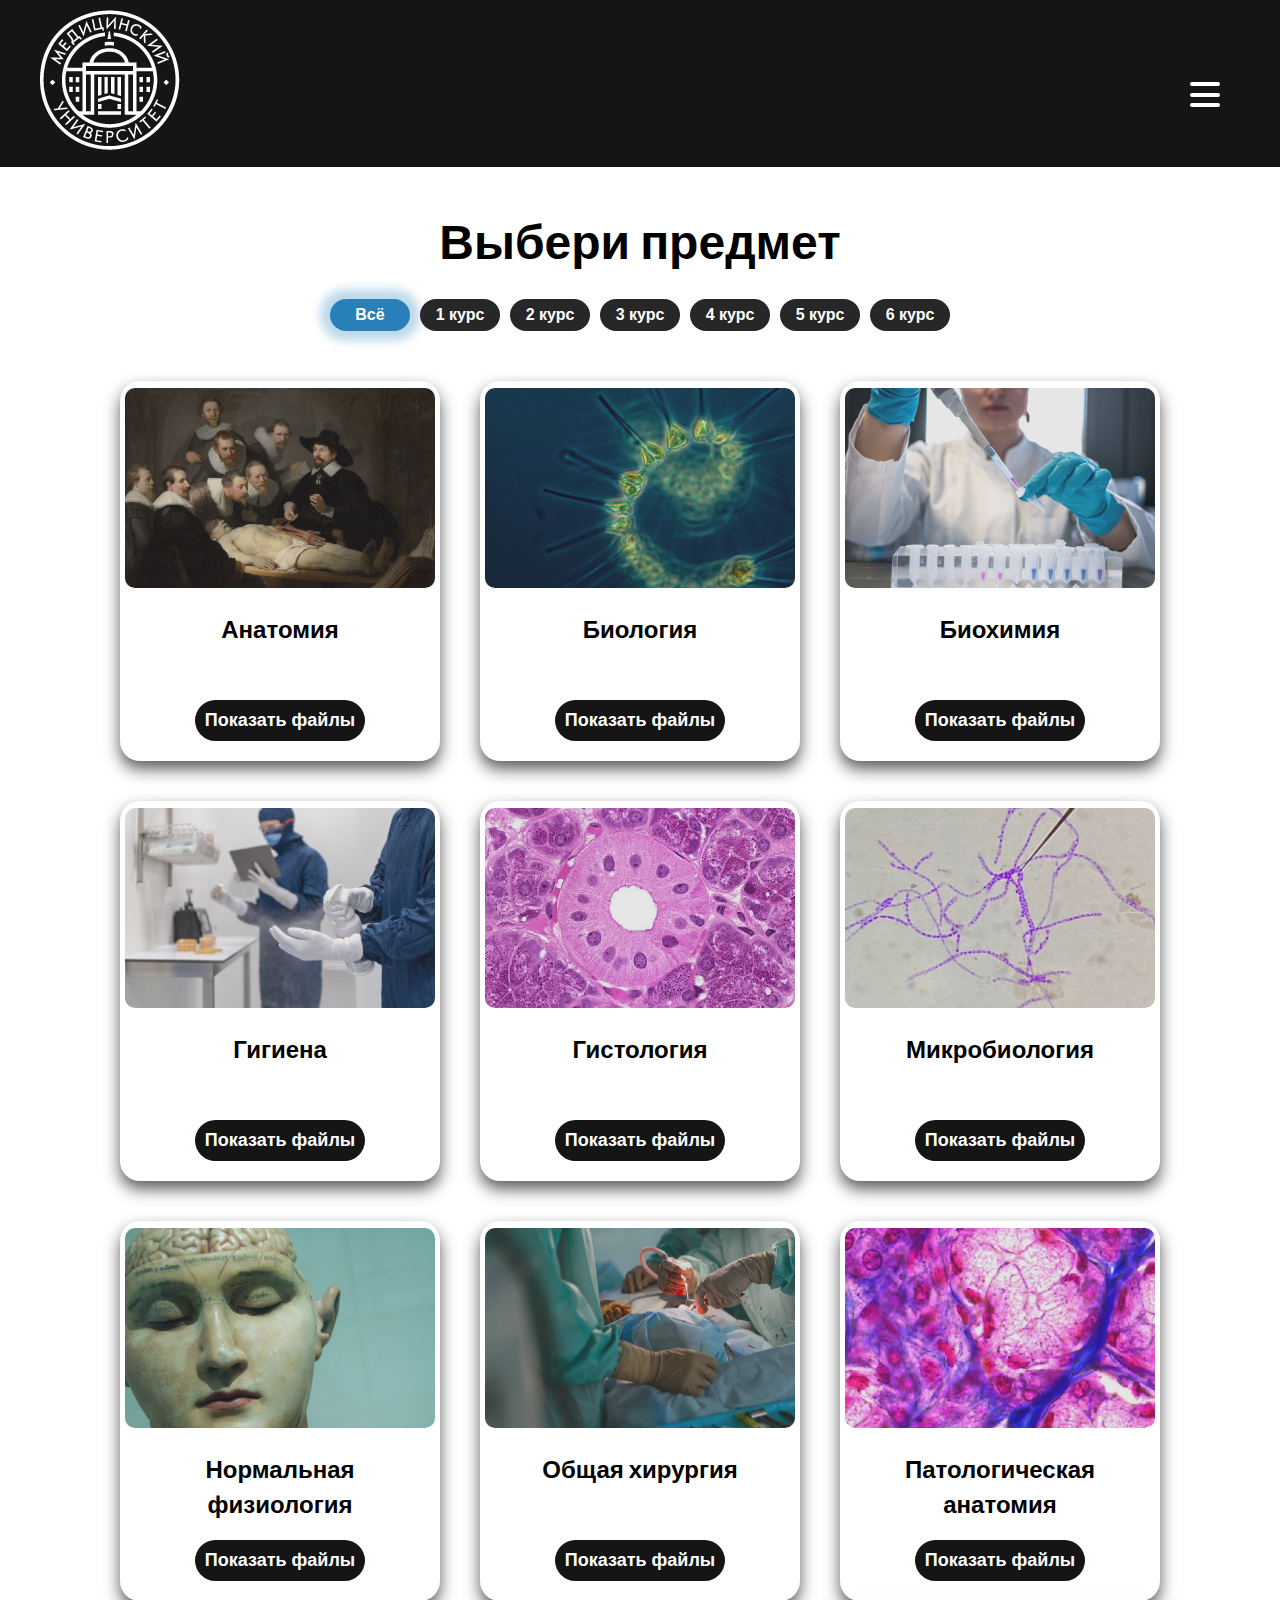
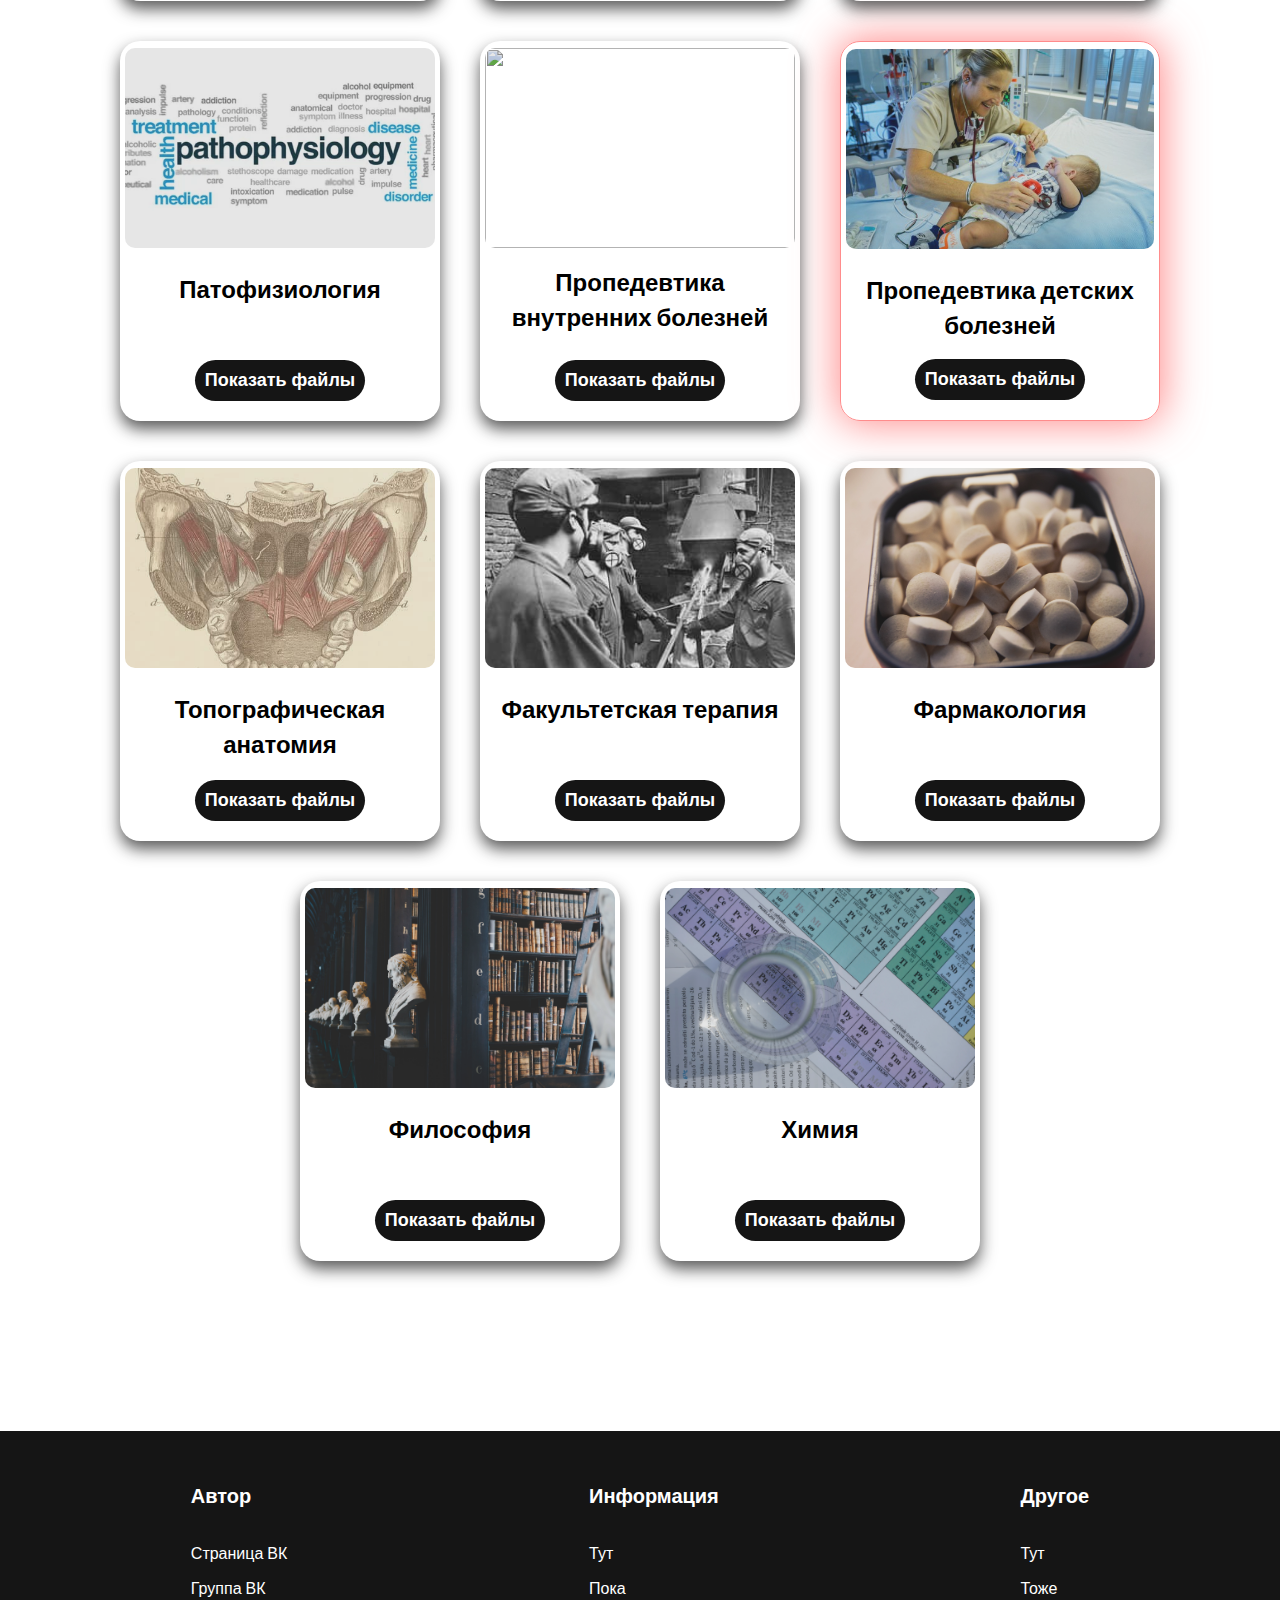
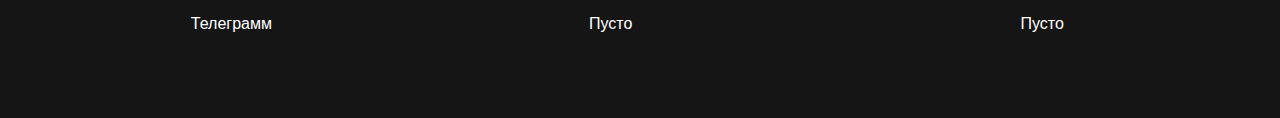
==== commit c114c15f: "small commit" ====
--- a/materials.html
+++ b/materials.html
@@ -3,23 +3,14 @@
   <head>
     <meta charset="UTF-8" />
     <meta name="viewport" content="width=device-width, initial-scale=1.0" />
-    <link
-      rel="apple-touch-icon"
-      sizes="180x180"
-      href="/mednotes/files/apple-touch-icon.png"
-    />
+    <link rel="apple-touch-icon" sizes="180x180" href="/mednotes/files/apple-touch-icon.png" />
     <link
       rel="icon"
       type="image/png"
       sizes="32x32"
       href="/mednotes/files/favicon/favicon-32x32.png"
     />
-    <link
-      rel="icon"
-      type="image/png"
-      sizes="16x16"
-      href="/mednotes/files/favicon-16x16.png"
-    />
+    <link rel="icon" type="image/png" sizes="16x16" href="/mednotes/files/favicon-16x16.png" />
     <link rel="manifest" href="/site.webmanifest" />
     <link rel="preconnect" href="https://fonts.googleapis.com" />
     <link rel="preconnect" href="https://fonts.gstatic.com" crossorigin />
@@ -77,30 +68,13 @@
             <!-- Courses -->
             <nav class="subjects-nav">
               <div class="subjects-courses">
-                <button
-                  data-filter="all"
-                  class="course cours-all course-active"
-                >
-                  Всё
-                </button>
-                <button data-filter="course-1" class="course course-1">
-                  1 курс
-                </button>
-                <button data-filter="course-2" class="course course-2">
-                  2 курс
-                </button>
-                <button data-filter="course-3" class="course course-3">
-                  3 курс
-                </button>
-                <button data-filter="course-4" class="course course-4">
-                  4 курс
-                </button>
-                <button data-filter="course-5" class="course course-5">
-                  5 курс
-                </button>
-                <button data-filter="course-6" class="course course-6">
-                  6 курс
-                </button>
+                <button data-filter="all" class="course cours-all course-active">Всё</button>
+                <button data-filter="course-1" class="course course-1">1 курс</button>
+                <button data-filter="course-2" class="course course-2">2 курс</button>
+                <button data-filter="course-3" class="course course-3">3 курс</button>
+                <button data-filter="course-4" class="course course-4">4 курс</button>
+                <button data-filter="course-5" class="course course-5">5 курс</button>
+                <button data-filter="course-6" class="course course-6">6 курс</button>
               </div>
             </nav>
 
@@ -108,19 +82,11 @@
             <div class="subjects-cards">
               <div class="card course-1 course-2">
                 <div class="card__content">
-                  <img
-                    src="images/covers/anatomy.jpg"
-                    alt=""
-                    class="card__img"
-                  />
+                  <img src="images/covers/anatomy.jpg" alt="" class="card__img" />
                   <h4 class="card__title">Анатомия</h4>
                 </div>
                 <div class="card__footer">
-                  <button
-                    class="modal-btn"
-                    data-path="anatomy"
-                    data-animation="fadeInUp"
-                  >
+                  <button class="modal-btn" data-path="anatomy" data-animation="fadeInUp">
                     Показать файлы
                   </button>
                 </div>
@@ -128,19 +94,11 @@
 
               <div class="card course-1">
                 <div class="card__content">
-                  <img
-                    src="images/covers/biology.jpg"
-                    alt=""
-                    class="card__img"
-                  />
+                  <img src="images/covers/biology.jpg" alt="" class="card__img" />
                   <h4 class="card__title">Биология</h4>
                 </div>
                 <div class="card__footer">
-                  <button
-                    class="modal-btn"
-                    data-path="biology"
-                    data-animation="fadeInUp"
-                  >
+                  <button class="modal-btn" data-path="biology" data-animation="fadeInUp">
                     Показать файлы
                   </button>
                 </div>
@@ -148,19 +106,11 @@
 
               <div class="card course-2">
                 <div class="card__content">
-                  <img
-                    src="images/covers/biochemistry.jpg"
-                    alt=""
-                    class="card__img"
-                  />
+                  <img src="images/covers/biochemistry.jpg" alt="" class="card__img" />
                   <h4 class="card__title">Биохимия</h4>
                 </div>
                 <div class="card__footer">
-                  <button
-                    class="modal-btn"
-                    data-path="biochemistry"
-                    data-animation="fadeInUp"
-                  >
+                  <button class="modal-btn" data-path="biochemistry" data-animation="fadeInUp">
                     Показать файлы
                   </button>
                 </div>
@@ -168,19 +118,11 @@
 
               <div class="card course-2 course-3">
                 <div class="card__content">
-                  <img
-                    src="images/covers/hygiene.jpg"
-                    alt=""
-                    class="card__img"
-                  />
+                  <img src="images/covers/hygiene.jpg" alt="" class="card__img" />
                   <h4 class="card__title">Гигиена</h4>
                 </div>
                 <div class="card__footer">
-                  <button
-                    class="modal-btn"
-                    data-path="hygiene"
-                    data-animation="fadeInUp"
-                  >
+                  <button class="modal-btn" data-path="hygiene" data-animation="fadeInUp">
                     Показать файлы
                   </button>
                 </div>
@@ -188,19 +130,11 @@
 
               <div class="card course-1 course-2">
                 <div class="card__content">
-                  <img
-                    src="images/covers/histology.jpg"
-                    alt=""
-                    class="card__img"
-                  />
+                  <img src="images/covers/histology.jpg" alt="" class="card__img" />
                   <h4 class="card__title">Гистология</h4>
                 </div>
                 <div class="card__footer">
-                  <button
-                    class="modal-btn"
-                    data-path="histology"
-                    data-animation="fadeInUp"
-                  >
+                  <button class="modal-btn" data-path="histology" data-animation="fadeInUp">
                     Показать файлы
                   </button>
                 </div>
@@ -208,19 +142,11 @@
 
               <div class="card course-2 course-3">
                 <div class="card__content">
-                  <img
-                    src="images/covers/microbiology.jpg"
-                    alt=""
-                    class="card__img"
-                  />
+                  <img src="images/covers/microbiology.jpg" alt="" class="card__img" />
                   <h4 class="card__title">Микробиология</h4>
                 </div>
                 <div class="card__footer">
-                  <button
-                    class="modal-btn"
-                    data-path="microbiology"
-                    data-animation="fadeInUp"
-                  >
+                  <button class="modal-btn" data-path="microbiology" data-animation="fadeInUp">
                     Показать файлы
                   </button>
                 </div>
@@ -228,19 +154,11 @@
 
               <div class="card course-2">
                 <div class="card__content">
-                  <img
-                    src="images/covers/physiology.jpg"
-                    alt=""
-                    class="card__img"
-                  />
+                  <img src="images/covers/physiology.jpg" alt="" class="card__img" />
                   <h4 class="card__title">Нормальная физиология</h4>
                 </div>
                 <div class="card__footer">
-                  <button
-                    class="modal-btn"
-                    data-path="physiology"
-                    data-animation="fadeInUp"
-                  >
+                  <button class="modal-btn" data-path="physiology" data-animation="fadeInUp">
                     Показать файлы
                   </button>
                 </div>
@@ -248,19 +166,11 @@
 
               <div class="card course-2 course-3">
                 <div class="card__content">
-                  <img
-                    src="images/covers/gensurgery.jpg"
-                    alt=""
-                    class="card__img"
-                  />
+                  <img src="images/covers/gensurgery.jpg" alt="" class="card__img" />
                   <h4 class="card__title">Общая хирургия</h4>
                 </div>
                 <div class="card__footer">
-                  <button
-                    class="modal-btn"
-                    data-path="gen-surgery"
-                    data-animation="fadeInUp"
-                  >
+                  <button class="modal-btn" data-path="gen-surgery" data-animation="fadeInUp">
                     Показать файлы
                   </button>
                 </div>
@@ -268,19 +178,11 @@
 
               <div class="card course-3">
                 <div class="card__content">
-                  <img
-                    src="images/covers/pathanatomy.jpg"
-                    alt=""
-                    class="card__img"
-                  />
+                  <img src="images/covers/pathanatomy.jpg" alt="" class="card__img" />
                   <h4 class="card__title">Патологическая анатомия</h4>
                 </div>
                 <div class="card__footer">
-                  <button
-                    class="modal-btn"
-                    data-path="path-anatomy"
-                    data-animation="fadeInUp"
-                  >
+                  <button class="modal-btn" data-path="path-anatomy" data-animation="fadeInUp">
                     Показать файлы
                   </button>
                 </div>
@@ -288,19 +190,11 @@
 
               <div class="card course-3">
                 <div class="card__content">
-                  <img
-                    src="images/covers/pathophysiology.jpg"
-                    alt=""
-                    class="card__img"
-                  />
+                  <img src="images/covers/pathophysiology.jpg" alt="" class="card__img" />
                   <h4 class="card__title">Патофизиология</h4>
                 </div>
                 <div class="card__footer">
-                  <button
-                    class="modal-btn"
-                    data-path="path-physiology"
-                    data-animation="fadeInUp"
-                  >
+                  <button class="modal-btn" data-path="path-physiology" data-animation="fadeInUp">
                     Показать файлы
                   </button>
                 </div>
@@ -312,11 +206,7 @@
                   <h4 class="card__title">Пропедевтика внутренних болезней</h4>
                 </div>
                 <div class="card__footer">
-                  <button
-                    class="modal-btn"
-                    data-path="pvb"
-                    data-animation="fadeInUp"
-                  >
+                  <button class="modal-btn" data-path="pvb" data-animation="fadeInUp">
                     Показать файлы
                   </button>
                 </div>
@@ -328,11 +218,7 @@
                   <h4 class="card__title">Пропедевтика детских болезней</h4>
                 </div>
                 <div class="card__footer">
-                  <button
-                    class="modal-btn"
-                    data-path="pdb"
-                    data-animation="fadeInUp"
-                  >
+                  <button class="modal-btn" data-path="pdb" data-animation="fadeInUp">
                     Показать файлы
                   </button>
                 </div>
@@ -340,19 +226,11 @@
 
               <div class="card course-3 course-4">
                 <div class="card__content">
-                  <img
-                    src="images/covers/topanatomy.jpg"
-                    alt=""
-                    class="card__img"
-                  />
+                  <img src="images/covers/topanatomy.jpg" alt="" class="card__img" />
                   <h4 class="card__title">Топографическая анатомия</h4>
                 </div>
                 <div class="card__footer">
-                  <button
-                    class="modal-btn"
-                    data-path="top-anatomy"
-                    data-animation="fadeInUp"
-                  >
+                  <button class="modal-btn" data-path="top-anatomy" data-animation="fadeInUp">
                     Показать файлы
                   </button>
                 </div>
@@ -360,19 +238,11 @@
 
               <div class="card course-3 course-4">
                 <div class="card__content">
-                  <img
-                    src="images/covers/factherapy.jpg"
-                    alt=""
-                    class="card__img"
-                  />
+                  <img src="images/covers/factherapy.jpg" alt="" class="card__img" />
                   <h4 class="card__title">Факультетская терапия</h4>
                 </div>
                 <div class="card__footer">
-                  <button
-                    class="modal-btn"
-                    data-path="fac-therapy"
-                    data-animation="fadeInUp"
-                  >
+                  <button class="modal-btn" data-path="fac-therapy" data-animation="fadeInUp">
                     Показать файлы
                   </button>
                 </div>
@@ -380,19 +250,11 @@
 
               <div class="card course-3">
                 <div class="card__content">
-                  <img
-                    src="images/covers/pharmacology.jpg"
-                    alt=""
-                    class="card__img"
-                  />
+                  <img src="images/covers/pharmacology.jpg" alt="" class="card__img" />
                   <h4 class="card__title">Фармакология</h4>
                 </div>
                 <div class="card__footer">
-                  <button
-                    class="modal-btn"
-                    data-path="pharmacology"
-                    data-animation="fadeInUp"
-                  >
+                  <button class="modal-btn" data-path="pharmacology" data-animation="fadeInUp">
                     Показать файлы
                   </button>
                 </div>
@@ -400,19 +262,11 @@
 
               <div class="card course-2">
                 <div class="card__content">
-                  <img
-                    src="images/covers/philosophy.jpg"
-                    alt=""
-                    class="card__img"
-                  />
+                  <img src="images/covers/philosophy.jpg" alt="" class="card__img" />
                   <h4 class="card__title">Философия</h4>
                 </div>
                 <div class="card__footer">
-                  <button
-                    class="modal-btn"
-                    data-path="philosophy"
-                    data-animation="fadeInUp"
-                  >
+                  <button class="modal-btn" data-path="philosophy" data-animation="fadeInUp">
                     Показать файлы
                   </button>
                 </div>
@@ -420,19 +274,11 @@
 
               <div class="card course-1">
                 <div class="card__content">
-                  <img
-                    src="images/covers/chemistry.jpg"
-                    alt=""
-                    class="card__img"
-                  />
+                  <img src="images/covers/chemistry.jpg" alt="" class="card__img" />
                   <h4 class="card__title">Химия</h4>
                 </div>
                 <div class="card__footer">
-                  <button
-                    class="modal-btn"
-                    data-path="chemistry"
-                    data-animation="fadeInUp"
-                  >
+                  <button class="modal-btn" data-path="chemistry" data-animation="fadeInUp">
                     Показать файлы
                   </button>
                 </div>
@@ -448,14 +294,257 @@
                 <div class="modal-content">
                   <ul class="list-group">
                     <li class="list-group-item" data-tab="anat-1">Учебники</li>
-                    <li class="list-group-item" data-tab="anat-2">
-                      От кафедры
-                    </li>
+                    <li class="list-group-item" data-tab="anat-2">От кафедры</li>
                     <li class="list-group-item" data-tab="anat-3">Другое</li>
                   </ul>
 
                   <div class="modal__tab" data-tab-content id="anat-1">
-                    <div class="modal__tab-content"></div>
+                    <div class="modal__tab-content">
+                      <div id="up-anat__books">
+                        <a href="#down-anat__books" class="down">
+                          <img class="scroll__btn" src="/mednotes/images/down.svg" alt="" />
+                        </a>
+                      </div>
+
+                      <div class="files">
+                        <div class="files__item">
+                          <h5 class="file-info">
+                            <img class="pdf" src="images/pdf.svg" alt="" />
+                            <p class="file-name">Привес</p>
+                          </h5>
+                          <div class="file-btn">
+                            <a
+                              class="file-view"
+                              href="files/subjects/anatomy/books/Привес.pdf"
+                              target="_blank"
+                              >Посмотреть</a
+                            >
+                            <a
+                              class="file-download"
+                              href="files/subjects/anatomy/books/Привес.pdf"
+                              download=""
+                              >Скачать</a
+                            >
+                          </div>
+                        </div>
+
+                        <div class="files__item">
+                          <h5 class="file-info">
+                            <img class="pdf" src="images/pdf.svg" alt="" />
+                            <p class="file-name">Синельников - Кости</p>
+                          </h5>
+                          <div class="file-btn">
+                            <a
+                              class="file-view"
+                              href="files/subjects/anatomy/books/Синельников_Кости.pdf"
+                              target="_blank"
+                              >Посмотреть</a
+                            >
+                            <a
+                              class="file-download"
+                              href="files/subjects/anatomy/books/Синельников_Кости.pdf"
+                              download=""
+                              >Скачать</a
+                            >
+                          </div>
+                        </div>
+
+                        <div class="files__item">
+                          <h5 class="file-info">
+                            <img class="pdf" src="images/pdf.svg" alt="" />
+                            <p class="file-name">Атлас Неттера</p>
+                          </h5>
+                          <div class="file-btn">
+                            <a
+                              class="file-view"
+                              href="files/subjects/anatomy/books/Атлас Неттера.pdf"
+                              target="_blank"
+                              >Посмотреть</a
+                            >
+                            <a
+                              class="file-download"
+                              href="files/subjects/anatomy/books/Атлас Неттера.pdf"
+                              download=""
+                              >Скачать</a
+                            >
+                          </div>
+                        </div>
+
+                        <div class="files__item">
+                          <h5 class="file-info">
+                            <img class="pdf" src="images/pdf.svg" alt="" />
+                            <p class="file-name">Гайворонский - Артрология</p>
+                          </h5>
+                          <div class="file-btn">
+                            <a
+                              class="file-view"
+                              href="files/subjects/anatomy/books/Гайворонский-артрология.pdf"
+                              target="_blank"
+                              >Посмотреть</a
+                            >
+                            <a
+                              class="file-download"
+                              href="files/subjects/anatomy/books/Гайворонский-артрология.pdf"
+                              download=""
+                              >Скачать</a
+                            >
+                          </div>
+                        </div>
+
+                        <div class="files__item">
+                          <h5 class="file-info">
+                            <img class="pdf" src="images/pdf.svg" alt="" />
+                            <p class="file-name">Гайворонский - Эндокринная система</p>
+                          </h5>
+                          <div class="file-btn">
+                            <a
+                              class="file-view"
+                              href="files/subjects/anatomy/books/Gayvoronskiy-_Endokrinnaya_sistema.pdf"
+                              target="_blank"
+                              >Посмотреть</a
+                            >
+                            <a
+                              class="file-download"
+                              href="files/subjects/anatomy/books/Gayvoronskiy-_Endokrinnaya_sistema.pdf"
+                              download=""
+                              >Скачать</a
+                            >
+                          </div>
+                        </div>
+
+                        <div class="files__item">
+                          <h5 class="file-info">
+                            <img class="pdf" src="images/pdf.svg" alt="" />
+                            <p class="file-name">Гайворонский - Дыхательная система</p>
+                          </h5>
+                          <div class="file-btn">
+                            <a
+                              class="file-view"
+                              href="files/subjects/anatomy/books/Гайворонский-дыхательная-система.pdf"
+                              target="_blank"
+                              >Посмотреть</a
+                            >
+                            <a
+                              class="file-download"
+                              href="files/subjects/anatomy/books/Гайворонский-дыхательная-система.pdf"
+                              download=""
+                              >Скачать</a
+                            >
+                          </div>
+                        </div>
+
+                        <div class="files__item">
+                          <h5 class="file-info">
+                            <img class="pdf" src="images/pdf.svg" alt="" />
+                            <p class="file-name">Гайворонский - Мышечная система</p>
+                          </h5>
+                          <div class="file-btn">
+                            <a
+                              class="file-view"
+                              href="files/subjects/anatomy/books/Гайворонский-мышечная-система.pdf"
+                              target="_blank"
+                              >Посмотреть</a
+                            >
+                            <a
+                              class="file-download"
+                              href="files/subjects/anatomy/books/Гайворонский-мышечная-система.pdf"
+                              download=""
+                              >Скачать</a
+                            >
+                          </div>
+                        </div>
+
+                        <div class="files__item">
+                          <h5 class="file-info">
+                            <img class="pdf" src="images/pdf.svg" alt="" />
+                            <p class="file-name">Гайворонский - Органы чувств</p>
+                          </h5>
+                          <div class="file-btn">
+                            <a
+                              class="file-view"
+                              href="files/subjects/anatomy/books/Гайворонский-органы-чувств.pdf"
+                              target="_blank"
+                              >Посмотреть</a
+                            >
+                            <a
+                              class="file-download"
+                              href="files/subjects/anatomy/books/Гайворонский-органы-чувств.pdf"
+                              download=""
+                              >Скачать</a
+                            >
+                          </div>
+                        </div>
+
+                        <div class="files__item">
+                          <h5 class="file-info">
+                            <img class="pdf" src="images/pdf.svg" alt="" />
+                            <p class="file-name">Гайворонский - Остеология</p>
+                          </h5>
+                          <div class="file-btn">
+                            <a
+                              class="file-view"
+                              href="files/subjects/anatomy/books/Гайворонский-остеология.pdf"
+                              target="_blank"
+                              >Посмотреть</a
+                            >
+                            <a
+                              class="file-download"
+                              href="files/subjects/anatomy/books/Гайворонский-остеология.pdf"
+                              download=""
+                              >Скачать</a
+                            >
+                          </div>
+                        </div>
+
+                        <div class="files__item">
+                          <h5 class="file-info">
+                            <img class="pdf" src="images/pdf.svg" alt="" />
+                            <p class="file-name">Гайворонский - Пищеварительная система</p>
+                          </h5>
+                          <div class="file-btn">
+                            <a
+                              class="file-view"
+                              href="files/subjects/anatomy/books/Гайворонский-пищеварительная-система.pdf"
+                              target="_blank"
+                              >Посмотреть</a
+                            >
+                            <a
+                              class="file-download"
+                              href="files/subjects/anatomy/books/Гайворонский-пищеварительная-система.pdf"
+                              download=""
+                              >Скачать</a
+                            >
+                          </div>
+                        </div>
+
+                        <div class="files__item">
+                          <h5 class="file-info">
+                            <img class="pdf" src="images/pdf.svg" alt="" />
+                            <p class="file-name">Гайворонский - Череп</p>
+                          </h5>
+                          <div class="file-btn">
+                            <a
+                              class="file-view"
+                              href="files/subjects/anatomy/books/Гайворонский-череп.pdf"
+                              target="_blank"
+                              >Посмотреть</a
+                            >
+                            <a
+                              class="file-download"
+                              href="files/subjects/anatomy/books/Гайворонский-череп.pdf"
+                              download=""
+                              >Скачать</a
+                            >
+                          </div>
+                        </div>
+                      </div>
+
+                      <div id="down-anat__books">
+                        <a href="#up-anat__books" class="up">
+                          <img class="scroll__btn" src="/mednotes/images/up.svg" alt="" />
+                        </a>
+                      </div>
+                    </div>
                   </div>
 
                   <div class="modal__tab hidden" data-tab-content id="anat-2">
@@ -480,7 +569,51 @@
                   </ul>
 
                   <div class="modal__tab" data-tab-content id="bio-1">
-                    <div class="modal__tab-content"></div>
+                    <div class="modal__tab-content">
+                      <div class="files">
+                        <div class="files__item">
+                          <h5 class="file-info">
+                            <img class="pdf" src="images/pdf.svg" alt="" />
+                            <p class="file-name">Ярыгин - Том 1</p>
+                          </h5>
+                          <div class="file-btn">
+                            <a
+                              class="file-view"
+                              href="files/subjects/biology/books/Ярыгин-1.pdf"
+                              target="_blank"
+                              >Посмотреть</a
+                            >
+                            <a
+                              class="file-download"
+                              href="files/subjects/biology/books/Ярыгин-1.pdf"
+                              download=""
+                              >Скачать</a
+                            >
+                          </div>
+                        </div>
+
+                        <div class="files__item">
+                          <h5 class="file-info">
+                            <img class="pdf" src="images/pdf.svg" alt="" />
+                            <p class="file-name">Ярыгин - Том 2</p>
+                          </h5>
+                          <div class="file-btn">
+                            <a
+                              class="file-view"
+                              href="files/subjects/biology/books/Ярыгин-2.pdf"
+                              target="_blank"
+                              >Посмотреть</a
+                            >
+                            <a
+                              class="file-download"
+                              href="files/subjects/biology/books/Ярыгин-2.pdf"
+                              download=""
+                              >Скачать</a
+                            >
+                          </div>
+                        </div>
+                      </div>
+                    </div>
                   </div>
 
                   <div class="modal__tab hidden" data-tab-content id="bio-2">
@@ -499,33 +632,216 @@
                 </div>
                 <div class="modal-content">
                   <ul class="list-group">
-                    <li class="list-group-item" data-tab="biochem-1">
-                      Учебники
-                    </li>
-                    <li class="list-group-item" data-tab="biochem-2">
-                      От кафедры
-                    </li>
+                    <li class="list-group-item" data-tab="biochem-1">Учебники</li>
+                    <li class="list-group-item" data-tab="biochem-2">От кафедры</li>
                     <li class="list-group-item" data-tab="biochem-3">Другое</li>
                   </ul>
 
                   <div class="modal__tab" data-tab-content id="biochem-1">
-                    <div class="modal__tab-content"></div>
-                  </div>
-
-                  <div
-                    class="modal__tab hidden"
-                    data-tab-content
-                    id="biochem-2"
-                  >
-                    <div class="modal__tab-content"></div>
-                  </div>
-
-                  <div
-                    class="modal__tab hidden"
-                    data-tab-content
-                    id="biochem-3"
-                  >
-                    <div class="modal__tab-content"></div>
+                    <div class="modal__tab-content">
+                      <div class="files">
+                        <div class="files__item">
+                          <h5 class="file-info">
+                            <img class="pdf" src="images/pdf.svg" alt="" />
+                            <p class="file-name">Тимин</p>
+                          </h5>
+                          <div class="file-btn">
+                            <a
+                              class="file-view"
+                              href="files/subjects/biochemistry/books/Тимин.pdf"
+                              target="_blank"
+                              >Посмотреть</a
+                            >
+                            <a
+                              class="file-download"
+                              href="files/subjects/biochemistry/books/Тимин.pdf"
+                              download=""
+                              >Скачать</a
+                            >
+                          </div>
+                        </div>
+
+                        <div class="files__item">
+                          <h5 class="file-info">
+                            <img class="pdf" src="images/pdf.svg" alt="" />
+                            <p class="file-name">Северин</p>
+                          </h5>
+                          <div class="file-btn">
+                            <a
+                              class="file-view"
+                              href="files/subjects/biochemistry/books/Северин.pdf"
+                              target="_blank"
+                              >Посмотреть</a
+                            >
+                            <a
+                              class="file-download"
+                              href="files/subjects/biochemistry/books/Северин.pdf"
+                              download=""
+                              >Скачать</a
+                            >
+                          </div>
+                        </div>
+
+                        <div class="files__item">
+                          <h5 class="file-info">
+                            <img class="pdf" src="images/pdf.svg" alt="" />
+                            <p class="file-name">К. Уилсон</p>
+                          </h5>
+                          <div class="file-btn">
+                            <a
+                              class="file-view"
+                              href="files/subjects/biochemistry/books/К. Уилсон.pdf"
+                              target="_blank"
+                              >Посмотреть</a
+                            >
+                            <a
+                              class="file-download"
+                              href="files/subjects/biochemistry/books/К. Уилсон.pdf"
+                              download=""
+                              >Скачать</a
+                            >
+                          </div>
+                        </div>
+                      </div>
+                    </div>
+                  </div>
+
+                  <div class="modal__tab hidden" data-tab-content id="biochem-2">
+                    <div class="modal__tab-content">
+                      <div class="files">
+                        <div class="files__item">
+                          <h5 class="file-info">
+                            <img class="pdf" src="images/pdf.svg" alt="" />
+                            <p class="file-name">Биохимия кратко</p>
+                          </h5>
+                          <div class="file-btn">
+                            <a
+                              class="file-view"
+                              href="files/subjects/biochemistry/cath/Биохимия кратко.pdf"
+                              target="_blank"
+                              >Посмотреть</a
+                            >
+                            <a
+                              class="file-download"
+                              href="files/subjects/biochemistry/cath/Биохимия кратко.pdf"
+                              download=""
+                              >Скачать</a
+                            >
+                          </div>
+                        </div>
+                      </div>
+                    </div>
+                  </div>
+
+                  <div class="modal__tab hidden" data-tab-content id="biochem-3">
+                    <div class="modal__tab-content">
+                      <div class="files">
+                        <div class="files__item">
+                          <h5 class="file-info">
+                            <img class="pdf" src="images/pdf.svg" alt="" />
+                            <p class="file-name">Пособие - Гомель</p>
+                          </h5>
+                          <div class="file-btn">
+                            <a
+                              class="file-view"
+                              href="files/subjects/biochemistry/other/Пособие-Гомель.pdf"
+                              target="_blank"
+                              >Посмотреть</a
+                            >
+                            <a
+                              class="file-download"
+                              href="files/subjects/biochemistry/other/Пособие-Гомель.pdf"
+                              download=""
+                              >Скачать</a
+                            >
+                          </div>
+                        </div>
+
+                        <div class="files__item">
+                          <h5 class="file-info">
+                            <img class="pdf" src="images/pdf.svg" alt="" />
+                            <p class="file-name">Пособие - Минск</p>
+                          </h5>
+                          <div class="file-btn">
+                            <a
+                              class="file-view"
+                              href="files/subjects/biochemistry/other/Пособие-Минск.pdf"
+                              target="_blank"
+                              >Посмотреть</a
+                            >
+                            <a
+                              class="file-download"
+                              href="files/subjects/biochemistry/other/Пособие-Минск.pdf"
+                              download=""
+                              >Скачать</a
+                            >
+                          </div>
+                        </div>
+
+                        <div class="files__item">
+                          <h5 class="file-info">
+                            <img class="pdf" src="images/pdf.svg" alt="" />
+                            <p class="file-name">Биохимия в рисунках</p>
+                          </h5>
+                          <div class="file-btn">
+                            <a
+                              class="file-view"
+                              href="files/subjects/biochemistry/other/БХ-в-рисунках.pdf"
+                              target="_blank"
+                              >Посмотреть</a
+                            >
+                            <a
+                              class="file-download"
+                              href="files/subjects/biochemistry/other/БХ-в-рисунках.pdf"
+                              download=""
+                              >Скачать</a
+                            >
+                          </div>
+                        </div>
+
+                        <div class="files__item">
+                          <h5 class="file-info">
+                            <img class="pdf" src="images/pdf.svg" alt="" />
+                            <p class="file-name">Биохимия в схемах и реакцих</p>
+                          </h5>
+                          <div class="file-btn">
+                            <a
+                              class="file-view"
+                              href="files/subjects/biochemistry/other/Схемы-и-Реакции.pdf"
+                              target="_blank"
+                              >Посмотреть</a
+                            >
+                            <a
+                              class="file-download"
+                              href="files/subjects/biochemistry/other/Схемы-и-Реакции.pdf"
+                              download=""
+                              >Скачать</a
+                            >
+                          </div>
+                        </div>
+
+                        <div class="files__item">
+                          <h5 class="file-info">
+                            <img class="pdf" src="images/pdf.svg" alt="" />
+                            <p class="file-name">Биохимия в схемах и таблицах</p>
+                          </h5>
+                          <div class="file-btn">
+                            <a
+                              class="file-view"
+                              href="files/subjects/biochemistry/other/Схемы-и-Таблицы(БХ).pdf"
+                              target="_blank"
+                              >Посмотреть</a
+                            >
+                            <a
+                              class="file-download"
+                              href="files/subjects/biochemistry/other/Схемы-и-Таблицы(БХ).pdf"
+                              download=""
+                              >Скачать</a
+                            >
+                          </div>
+                        </div>
+                      </div>
+                    </div>
                   </div>
                 </div>
               </div>
@@ -536,562 +852,633 @@
                 </div>
                 <div class="modal-content">
                   <ul class="list-group">
-                    <li class="list-group-item" data-tab="hygiene-1">
-                      Учебники
-                    </li>
-                    <li class="list-group-item" data-tab="hygiene-2">
-                      От кафедры
-                    </li>
+                    <li class="list-group-item" data-tab="hygiene-1">Учебники</li>
+                    <li class="list-group-item" data-tab="hygiene-2">От кафедры</li>
                     <li class="list-group-item" data-tab="hygiene-3">Другое</li>
                   </ul>
 
                   <div class="modal__tab" data-tab-content id="hygiene-1">
-                    <div class="modal__tab-content"></div>
-                  </div>
-
-                  <div
-                    class="modal__tab hidden"
-                    data-tab-content
-                    id="hygiene-2"
-                  >
                     <div class="modal__tab-content">
-                      <div class="modal__tab-content">
-
-                        <div id="up">
-                          <a href="#down" class="down">
-                            <img class="scroll__btn" src="/mednotes/images/down.svg" alt="">
-                          </a>
-                        </div>  
-
-                        <div class="files">
-                          <div class="files__item">
-                            <h5 class="file-info">
-                              <img class="word" src="images/word.svg" alt="" />
-                              <p class="file-name">Методичка №1</p>
-                            </h5>
-                            <div class="file-btn">
-                              <a
-                                class="file-download"
-                                href="files/subjects/hygiene/cath/1_Gigienicheskie_aspekty_klimata_i_pogody_MRdlya_prepod.doc"
-                                download="Методичка1"
-                                >Скачать</a
-                              >
-                            </div>
-                          </div>
-
-                          <div class="files__item">
-                            <h5 class="file-info">
-                              <img class="word" src="images/word.svg" alt="" />
-                              <p class="file-name">Методичка №2</p>
-                            </h5>
-                            <div class="file-btn">
-                              <a
-                                class="file-download"
-                                href="files/subjects/hygiene/cath/2_Gigienicheskaya_otsenka_vozdushnoy_sredy_MRdlya_prepod.doc"
-                                download="Методичка2"
-                                >Скачать</a
-                              >
-                            </div>
-                          </div>
-
-                          <div class="files__item">
-                            <h5 class="file-info">
-                              <img class="word" src="images/word.svg" alt="" />
-                              <p class="file-name">Методичка №3</p>
-                            </h5>
-                            <div class="file-btn">
-                              <a
-                                class="file-download"
-                                href="files/subjects/hygiene/cath/3_Gigienicheskie_trebovania_k_istochnikam_vodosnabzhenia_MRdlya_prepod.doc"
-                                download="Методичка3"
-                                >Скачать</a
-                              >
-                            </div>
-                          </div>
-
-                          <div class="files__item">
-                            <h5 class="file-info">
-                              <img class="word" src="images/word.svg" alt="" />
-                              <p class="file-name">Методичка №4</p>
-                            </h5>
-                            <div class="file-btn">
-                              <a
-                                class="file-download"
-                                href="files/subjects/hygiene/cath/4_Sanitarno-gigienicheskie_trebovania_k_vodozabornym_sooruzheniam_i_vodoprovodam_MRdlya_prepod.docx"
-                                download="Методичка4"
-                                >Скачать</a
-                              >
-                            </div>
-                          </div>
-
-                          <div class="files__item">
-                            <h5 class="file-info">
-                              <img class="word" src="images/word.svg" alt="" />
-                              <p class="file-name">Методичка №5</p>
-                            </h5>
-                            <div class="file-btn">
-                              <a
-                                class="file-download"
-                                href="files/subjects/hygiene/cath/5_Gigienicheskie_trbovania_k_pityevoy_vode_MRdlya_prepod.doc"
-                                download="Методичка5"
-                                >Скачать</a
-                              >
-                            </div>
-                          </div>
-
-                          <div class="files__item">
-                            <h5 class="file-info">
-                              <img class="word" src="images/word.svg" alt="" />
-                              <p class="file-name">Методичка №6</p>
-                            </h5>
-                            <div class="file-btn">
-                              <a
-                                class="file-download"
-                                href="files/subjects/hygiene/cath/6_Gigiena_pochvy_Sanitarnaya_ochistka_naselennykh_mest_MRdlya_prepod.doc"
-                                download="Методичка6"
-                                >Скачать</a
-                              >
-                            </div>
-                          </div>
-
-                          <div class="files__item">
-                            <h5 class="file-info">
-                              <img class="word" src="images/word.svg" alt="" />
-                              <p class="file-name">Методичка №7</p>
-                            </h5>
-                            <div class="file-btn">
-                              <a
-                                class="file-download"
-                                href="files/subjects/hygiene/cath/7_Sanitarno-gigienicheskaya_otsenka_mikroklimata_pomescheniy_MRdlya_prepod_doc.doc"
-                                download="Методичка7"
-                                >Скачать</a
-                              >
-                            </div>
-                          </div>
-
-                          <div class="files__item">
-                            <h5 class="file-info">
-                              <img class="word" src="images/word.svg" alt="" />
-                              <p class="file-name">Методичка №8</p>
-                            </h5>
-                            <div class="file-btn">
-                              <a
-                                class="file-download"
-                                href="files/subjects/hygiene/cath/8_Insolyatsia_i_insalyatsionnye_rezhimy_pomescheniy_zhilykh_i_obschestvennykh_zdaniy_MRdlya_prepod.docx"
-                                download="Методичка8"
-                                >Скачать</a
-                              >
-                            </div>
-                          </div>
-
-                          <div class="files__item">
-                            <h5 class="file-info">
-                              <img class="word" src="images/word.svg" alt="" />
-                              <p class="file-name">Методичка №9</p>
-                            </h5>
-                            <div class="file-btn">
-                              <a
-                                class="file-download"
-                                href="files/subjects/hygiene/cath/9_Sanitarno-gigienicheskaya_otsenka_estestvennogo_osveschenia_pomescheniy_zhilykh_i_obschestvennykh_zdaniy_MRdlya_prepod_doc.docx"
-                                download="Методичка9"
-                                >Скачать</a
-                              >
-                            </div>
-                          </div>
-
-                          <div class="files__item">
-                            <h5 class="file-info">
-                              <img class="word" src="images/word.svg" alt="" />
-                              <p class="file-name">Методичка №10</p>
-                            </h5>
-                            <div class="file-btn">
-                              <a
-                                class="file-download"
-                                href="files/subjects/hygiene/cath/10_Sanitarno-gigienicheskaya_otsenka_iskusstvennogo_osveschenia_MRdlya_prepod.docx"
-                                download="Методичка10"
-                                >Скачать</a
-                              >
-                            </div>
-                          </div>
-
-                          <div class="files__item">
-                            <h5 class="file-info">
-                              <img class="word" src="images/word.svg" alt="" />
-                              <p class="file-name">Методичка №11</p>
-                            </h5>
-                            <div class="file-btn">
-                              <a
-                                class="file-download"
-                                href="files/subjects/hygiene/cath/11_Sanitarno-gigienicheskie_trebovania_k_usloviam_obuchenia_v_obraz_organ_MRdlya_prep.doc"
-                                download="Методичка11"
-                                >Скачать</a
-                              >
-                            </div>
-                          </div>
-
-                          <div class="files__item">
-                            <h5 class="file-info">
-                              <img class="word" src="images/word.svg" alt="" />
-                              <p class="file-name">Методичка №12</p>
-                            </h5>
-                            <div class="file-btn">
-                              <a
-                                class="file-download"
-                                href="files/subjects/hygiene/cath/12_Sanitarno-gigienicheskie_trebovania_k_usloviam_fizicheskogo_vospitania_detey_i_podrostkov_MRdlya_prep.doc"
-                                download="Методичка12"
-                                >Скачать</a
-                              >
-                            </div>
-                          </div>
-
-                          <div class="files__item">
-                            <h5 class="file-info">
-                              <img class="word" src="images/word.svg" alt="" />
-                              <p class="file-name">Методичка №13</p>
-                            </h5>
-                            <div class="file-btn">
-                              <a
-                                class="file-download"
-                                href="files/subjects/hygiene/cath/13_Sanitarno-gigien_otsenka_igr_igrushek_izdaniy_dlya_detey_i_podrostkov_MRdlya_prepod.doc"
-                                download="Методичка13"
-                                >Скачать</a
-                              >
-                            </div>
-                          </div>
-
-                          <div class="files__item">
-                            <h5 class="file-info">
-                              <img class="word" src="images/word.svg" alt="" />
-                              <p class="file-name">Методичка №14</p>
-                            </h5>
-                            <div class="file-btn">
-                              <a
-                                class="file-download"
-                                href="files/subjects/hygiene/cath/14_Sanitarno-gigien_trebovania_k_oborudovaniyu_obrazovatelnykh_organizatsiy_MRdlya_prepod.doc"
-                                download="Методичка14"
-                                >Скачать</a
-                              >
-                            </div>
-                          </div>
-
-                          <div class="files__item">
-                            <h5 class="file-info">
-                              <img class="word" src="images/word.svg" alt="" />
-                              <p class="file-name">Методичка №15</p>
-                            </h5>
-                            <div class="file-btn">
-                              <a
-                                class="file-download"
-                                href="files/subjects/hygiene/cath/15_Gigienicheskaya_otsenka_rezhima_dnya_i_organizatsii_uchebnogo_protsessa_MRdlya_prepod_doc.doc"
-                                download="Методичка15"
-                                >Скачать</a
-                              >
-                            </div>
-                          </div>
-
-                          <div class="files__item">
-                            <h5 class="file-info">
-                              <img class="word" src="images/word.svg" alt="" />
-                              <p class="file-name">Методичка №16</p>
-                            </h5>
-                            <div class="file-btn">
-                              <a
-                                class="file-download"
-                                href="files/subjects/hygiene/cath/16__Gigienicheskie_aspekty_organizatsii_trudovogo_vospitania_detey_i_podrostkov_MRdlya_prepod.doc"
-                                download="Методичка16"
-                                >Скачать</a
-                              >
-                            </div>
-                          </div>
-
-                          <div class="files__item">
-                            <h5 class="file-info">
-                              <img class="word" src="images/word.svg" alt="" />
-                              <p class="file-name">Методичка №17</p>
-                            </h5>
-                            <div class="file-btn">
-                              <a
-                                class="file-download"
-                                href="files/subjects/hygiene/cath/17_Otsenka_svyazey_sostoyania_zdorovya_i_sredy_obitania_MRdlya_prepod.doc"
-                                download="Методичка17"
-                                >Скачать</a
-                              >
-                            </div>
-                          </div>
-
-                          <div class="files__item">
-                            <h5 class="file-info">
-                              <img class="word" src="images/word.svg" alt="" />
-                              <p class="file-name">Методичка №18</p>
-                            </h5>
-                            <div class="file-btn">
-                              <a
-                                class="file-download"
-                                href="files/subjects/hygiene/cath/18_Sanitarno-gigienicheskie_trebovania_k_razmescheniyu_i_territoriamLPO_MRdlya_prepod.doc"
-                                download="Методичка18"
-                                >Скачать</a
-                              >
-                            </div>
-                          </div>
-
-                          <div class="files__item">
-                            <h5 class="file-info">
-                              <img class="word" src="images/word.svg" alt="" />
-                              <p class="file-name">Методичка №19</p>
-                            </h5>
-                            <div class="file-btn">
-                              <a
-                                class="file-download"
-                                href="files/subjects/hygiene/cath/19_Sanitarno-gigienicheskie_trebovania_k_ustroystvu_i_soderzhaniyu_infektsionnykh_statsionarov_otdeleniy_MRdlya_prepod.doc"
-                                download="Методичка19"
-                                >Скачать</a
-                              >
-                            </div>
-                          </div>
-
-                          <div class="files__item">
-                            <h5 class="file-info">
-                              <img class="word" src="images/word.svg" alt="" />
-                              <p class="file-name">Методичка №20</p>
-                            </h5>
-                            <div class="file-btn">
-                              <a
-                                class="file-download"
-                                href="files/subjects/hygiene/cath/20_Sanitarno-gigienicheskie_trebovania_k_ustroystvu_i_soderzhaniyu_somaticheskiLPO_MRdlya_prepod.doc"
-                                download="Методичка20"
-                                >Скачать</a
-                              >
-                            </div>
-                          </div>
-
-                          <div class="files__item">
-                            <h5 class="file-info">
-                              <img class="word" src="images/word.svg" alt="" />
-                              <p class="file-name">Методичка №21</p>
-                            </h5>
-                            <div class="file-btn">
-                              <a
-                                class="file-download"
-                                href="files/subjects/hygiene/cath/21_Gigienicheskie_aspekty_ratsionalnogo_pitania_naselenia_MRdlya_prepod.docx"
-                                download="Методичка21"
-                                >Скачать</a
-                              >
-                            </div>
-                          </div>
-
-                          <div class="files__item">
-                            <h5 class="file-info">
-                              <img class="word" src="images/word.svg" alt="" />
-                              <p class="file-name">Методичка №22</p>
-                            </h5>
-                            <div class="file-btn">
-                              <a
-                                class="file-download"
-                                href="files/subjects/hygiene/cath/22_Gigienicheskaya_otsenka_produktov_zhivotnogo_proiskhozhdenia_MRdlya_prepod.doc"
-                                download="Методичка22"
-                                >Скачать</a
-                              >
-                            </div>
-                          </div>
-
-                          <div class="files__item">
-                            <h5 class="file-info">
-                              <img class="word" src="images/word.svg" alt="" />
-                              <p class="file-name">Методичка №23</p>
-                            </h5>
-                            <div class="file-btn">
-                              <a
-                                class="file-download"
-                                href="files/subjects/hygiene/cath/23_Gigienicheskaya_otsenka_produktov_rastitelnogo_proiskhozhdenia_MRdlya_prepod.doc"
-                                download="Методичка23"
-                                >Скачать</a
-                              >
-                            </div>
-                          </div>
-
-                          <div class="files__item">
-                            <h5 class="file-info">
-                              <img class="word" src="images/word.svg" alt="" />
-                              <p class="file-name">Методичка №24</p>
-                            </h5>
-                            <div class="file-btn">
-                              <a
-                                class="file-download"
-                                href="files/subjects/hygiene/cath/24_Pischevye_otravlenia_i_ikh_profilaktika_MRdlya_prepod.docx"
-                                download="Методичка24"
-                                >Скачать</a
-                              >
-                            </div>
-                          </div>
-
-                          <div class="files__item">
-                            <h5 class="file-info">
-                              <img class="word" src="images/word.svg" alt="" />
-                              <p class="file-name">Методичка №25</p>
-                            </h5>
-                            <div class="file-btn">
-                              <a
-                                class="file-download"
-                                href="files/subjects/hygiene/cath/25_Gigienicheskie_trebovania_k_organizatsii_pitania_v_obrazovatelnykh_organizatsiakh_MRdlya_prepod.doc"
-                                download="Методичка25"
-                                >Скачать</a
-                              >
-                            </div>
-                          </div>
-
-                          <div class="files__item">
-                            <h5 class="file-info">
-                              <img class="word" src="images/word.svg" alt="" />
-                              <p class="file-name">Методичка №26</p>
-                            </h5>
-                            <div class="file-btn">
-                              <a
-                                class="file-download"
-                                href="files/subjects/hygiene/cath/26_Gigienicheskie_trebovania_k_organizatsii_pitania_v_lechebno-profilakticheskikh_organizatsiakhMRdlya_prepod.doc"
-                                download="Методичка26"
-                                >Скачать</a
-                              >
-                            </div>
-                          </div>
-
-                          <div class="files__item">
-                            <h5 class="file-info">
-                              <img class="word" src="images/word.svg" alt="" />
-                              <p class="file-name">Методичка №27</p>
-                            </h5>
-                            <div class="file-btn">
-                              <a
-                                class="file-download"
-                                href="files/subjects/hygiene/cath/27_Fizicheskie_faktory_prizvodstvennoy_sredy_i_ikh_gigienicheskaya_otsenka_MRdlya_prepod.doc"
-                                download="Методичка27"
-                                >Скачать</a
-                              >
-                            </div>
-                          </div>
-
-                          <div class="files__item">
-                            <h5 class="file-info">
-                              <img class="word" src="images/word.svg" alt="" />
-                              <p class="file-name">Методичка №28</p>
-                            </h5>
-                            <div class="file-btn">
-                              <a
-                                class="file-download"
-                                href="files/subjects/hygiene/cath/28_Khimicheskie_i_biologicheskie_faktory_proizvodstvennoy_sredy_i_ikh_gigienicheskaya_otsenka_MRdlya_prepod.doc"
-                                download="Методичка28"
-                                >Скачать</a
-                              >
-                            </div>
-                          </div>
-
-                          <div class="files__item">
-                            <h5 class="file-info">
-                              <img class="word" src="images/word.svg" alt="" />
-                              <p class="file-name">Методичка №29</p>
-                            </h5>
-                            <div class="file-btn">
-                              <a
-                                class="file-download"
-                                href="files/subjects/hygiene/cath/29_Gigienicheskie_aspekty_fiziologii_truda_MRdlya_prepod.docx"
-                                download="Методичка29"
-                                >Скачать</a
-                              >
-                            </div>
-                          </div>
-
-                          <div class="files__item">
-                            <h5 class="file-info">
-                              <img class="word" src="images/word.svg" alt="" />
-                              <p class="file-name">Методичка №30</p>
-                            </h5>
-                            <div class="file-btn">
-                              <a
-                                class="file-download"
-                                href="files/subjects/hygiene/cath/30_Gigiena_truda_meditsinskikh_rabotnikov_MRprepod.doc"
-                                download="Методичка30"
-                                >Скачать</a
-                              >
-                            </div>
-                          </div>
-
-                          <div class="files__item">
-                            <h5 class="file-info">
-                              <img class="word" src="images/word.svg" alt="" />
-                              <p class="file-name">Методичка №31</p>
-                            </h5>
-                            <div class="file-btn">
-                              <a
-                                class="file-download"
-                                href="files/subjects/hygiene/cath/31_Radiatsionnaya_gigiena_MRdlya_prepod.doc"
-                                download="Методичка31"
-                                >Скачать</a
-                              >
-                            </div>
-                          </div>
-
-                          <div class="files__item">
-                            <h5 class="file-info">
-                              <img class="word" src="images/word.svg" alt="" />
-                              <p class="file-name">Методичка №32</p>
-                            </h5>
-                            <div class="file-btn">
-                              <a
-                                class="file-download"
-                                href="files/subjects/hygiene/cath/32_Gigiena_truda_zhenschin_MRdlya_prepod.doc"
-                                download="Методичка32"
-                                >Скачать</a
-                              >
-                            </div>
-                          </div>
-
-                          <div class="files__item">
-                            <h5 class="file-info">
-                              <img class="word" src="images/word.svg" alt="" />
-                              <p class="file-name">Методичка №33</p>
-                            </h5>
-                            <div class="file-btn">
-                              <a
-                                class="file-download"
-                                href="files/subjects/hygiene/cath/33_Gosudarstvenny_sanitarno-epidemiologicheskiy_nadzor_v_Rossiyskoy_Federatsii_MRdlya_prepod.doc"
-                                download="Методичка33"
-                                >Скачать</a
-                              >
-                            </div>
-                          </div>
-
-                          <div class="files__item">
-                            <h5 class="file-info">
-                              <img class="word" src="images/word.svg" alt="" />
-                              <p class="file-name">Методичка №34</p>
-                            </h5>
-                            <div class="file-btn">
-                              <a
-                                class="file-download"
-                                href="files/subjects/hygiene/cath/34_Sotsialno-gigienicheskiy_monitoring_MRdlya_prepod.doc"
-                                download="Методичка34"
-                                >Скачать</a
-                              >
-                            </div>
-                          </div>
-
-                        </div>
-
-                        <div id="down">
-                          <a href="#up" class="up">
-                            <img class="scroll__btn" src="/mednotes/images/up.svg" alt="">
-                          </a>
-                        </div>
-                        
+                      <div class="files">
+                        <div class="files__item">
+                          <h5 class="file-info">
+                            <img class="pdf" src="images/pdf.svg" alt="" />
+                            <p class="file-name">Лакшин</p>
+                          </h5>
+                          <div class="file-btn">
+                            <a
+                              class="file-view"
+                              href="files/subjects/hygiene/books/Лакшин.pdf"
+                              target="_blank"
+                              >Посмотреть</a
+                            >
+                            <a
+                              class="file-download"
+                              href="files/subjects/hygiene/books/Лакшин.pdf"
+                              download=""
+                              >Скачать</a
+                            >
+                          </div>
+                        </div>
                       </div>
                     </div>
                   </div>
 
-                  <div
-                    class="modal__tab hidden"
-                    data-tab-content
-                    id="hygiene-3"
-                  >
-                    <div class="modal__tab-content"></div>
+                  <div class="modal__tab hidden" data-tab-content id="hygiene-2">
+                    <div class="modal__tab-content">
+                      <div id="up">
+                        <a href="#down" class="down">
+                          <img class="scroll__btn" src="/mednotes/images/down.svg" alt="" />
+                        </a>
+                      </div>
+
+                      <div class="files">
+                        <div class="files__item">
+                          <h5 class="file-info">
+                            <img class="word" src="images/word.svg" alt="" />
+                            <p class="file-name">Методичка №1</p>
+                          </h5>
+                          <div class="file-btn">
+                            <a
+                              class="file-download"
+                              href="files/subjects/hygiene/cath/1_Gigienicheskie_aspekty_klimata_i_pogody_MRdlya_prepod.doc"
+                              download="Методичка1"
+                              >Скачать</a
+                            >
+                          </div>
+                        </div>
+
+                        <div class="files__item">
+                          <h5 class="file-info">
+                            <img class="word" src="images/word.svg" alt="" />
+                            <p class="file-name">Методичка №2</p>
+                          </h5>
+                          <div class="file-btn">
+                            <a
+                              class="file-download"
+                              href="files/subjects/hygiene/cath/2_Gigienicheskaya_otsenka_vozdushnoy_sredy_MRdlya_prepod.doc"
+                              download="Методичка2"
+                              >Скачать</a
+                            >
+                          </div>
+                        </div>
+
+                        <div class="files__item">
+                          <h5 class="file-info">
+                            <img class="word" src="images/word.svg" alt="" />
+                            <p class="file-name">Методичка №3</p>
+                          </h5>
+                          <div class="file-btn">
+                            <a
+                              class="file-download"
+                              href="files/subjects/hygiene/cath/3_Gigienicheskie_trebovania_k_istochnikam_vodosnabzhenia_MRdlya_prepod.doc"
+                              download="Методичка3"
+                              >Скачать</a
+                            >
+                          </div>
+                        </div>
+
+                        <div class="files__item">
+                          <h5 class="file-info">
+                            <img class="word" src="images/word.svg" alt="" />
+                            <p class="file-name">Методичка №4</p>
+                          </h5>
+                          <div class="file-btn">
+                            <a
+                              class="file-download"
+                              href="files/subjects/hygiene/cath/4_Sanitarno-gigienicheskie_trebovania_k_vodozabornym_sooruzheniam_i_vodoprovodam_MRdlya_prepod.docx"
+                              download="Методичка4"
+                              >Скачать</a
+                            >
+                          </div>
+                        </div>
+
+                        <div class="files__item">
+                          <h5 class="file-info">
+                            <img class="word" src="images/word.svg" alt="" />
+                            <p class="file-name">Методичка №5</p>
+                          </h5>
+                          <div class="file-btn">
+                            <a
+                              class="file-download"
+                              href="files/subjects/hygiene/cath/5_Gigienicheskie_trbovania_k_pityevoy_vode_MRdlya_prepod.doc"
+                              download="Методичка5"
+                              >Скачать</a
+                            >
+                          </div>
+                        </div>
+
+                        <div class="files__item">
+                          <h5 class="file-info">
+                            <img class="word" src="images/word.svg" alt="" />
+                            <p class="file-name">Методичка №6</p>
+                          </h5>
+                          <div class="file-btn">
+                            <a
+                              class="file-download"
+                              href="files/subjects/hygiene/cath/6_Gigiena_pochvy_Sanitarnaya_ochistka_naselennykh_mest_MRdlya_prepod.doc"
+                              download="Методичка6"
+                              >Скачать</a
+                            >
+                          </div>
+                        </div>
+
+                        <div class="files__item">
+                          <h5 class="file-info">
+                            <img class="word" src="images/word.svg" alt="" />
+                            <p class="file-name">Методичка №7</p>
+                          </h5>
+                          <div class="file-btn">
+                            <a
+                              class="file-download"
+                              href="files/subjects/hygiene/cath/7_Sanitarno-gigienicheskaya_otsenka_mikroklimata_pomescheniy_MRdlya_prepod_doc.doc"
+                              download="Методичка7"
+                              >Скачать</a
+                            >
+                          </div>
+                        </div>
+
+                        <div class="files__item">
+                          <h5 class="file-info">
+                            <img class="word" src="images/word.svg" alt="" />
+                            <p class="file-name">Методичка №8</p>
+                          </h5>
+                          <div class="file-btn">
+                            <a
+                              class="file-download"
+                              href="files/subjects/hygiene/cath/8_Insolyatsia_i_insalyatsionnye_rezhimy_pomescheniy_zhilykh_i_obschestvennykh_zdaniy_MRdlya_prepod.docx"
+                              download="Методичка8"
+                              >Скачать</a
+                            >
+                          </div>
+                        </div>
+
+                        <div class="files__item">
+                          <h5 class="file-info">
+                            <img class="word" src="images/word.svg" alt="" />
+                            <p class="file-name">Методичка №9</p>
+                          </h5>
+                          <div class="file-btn">
+                            <a
+                              class="file-download"
+                              href="files/subjects/hygiene/cath/9_Sanitarno-gigienicheskaya_otsenka_estestvennogo_osveschenia_pomescheniy_zhilykh_i_obschestvennykh_zdaniy_MRdlya_prepod_doc.docx"
+                              download="Методичка9"
+                              >Скачать</a
+                            >
+                          </div>
+                        </div>
+
+                        <div class="files__item">
+                          <h5 class="file-info">
+                            <img class="word" src="images/word.svg" alt="" />
+                            <p class="file-name">Методичка №10</p>
+                          </h5>
+                          <div class="file-btn">
+                            <a
+                              class="file-download"
+                              href="files/subjects/hygiene/cath/10_Sanitarno-gigienicheskaya_otsenka_iskusstvennogo_osveschenia_MRdlya_prepod.docx"
+                              download="Методичка10"
+                              >Скачать</a
+                            >
+                          </div>
+                        </div>
+
+                        <div class="files__item">
+                          <h5 class="file-info">
+                            <img class="word" src="images/word.svg" alt="" />
+                            <p class="file-name">Методичка №11</p>
+                          </h5>
+                          <div class="file-btn">
+                            <a
+                              class="file-download"
+                              href="files/subjects/hygiene/cath/11_Sanitarno-gigienicheskie_trebovania_k_usloviam_obuchenia_v_obraz_organ_MRdlya_prep.doc"
+                              download="Методичка11"
+                              >Скачать</a
+                            >
+                          </div>
+                        </div>
+
+                        <div class="files__item">
+                          <h5 class="file-info">
+                            <img class="word" src="images/word.svg" alt="" />
+                            <p class="file-name">Методичка №12</p>
+                          </h5>
+                          <div class="file-btn">
+                            <a
+                              class="file-download"
+                              href="files/subjects/hygiene/cath/12_Sanitarno-gigienicheskie_trebovania_k_usloviam_fizicheskogo_vospitania_detey_i_podrostkov_MRdlya_prep.doc"
+                              download="Методичка12"
+                              >Скачать</a
+                            >
+                          </div>
+                        </div>
+
+                        <div class="files__item">
+                          <h5 class="file-info">
+                            <img class="word" src="images/word.svg" alt="" />
+                            <p class="file-name">Методичка №13</p>
+                          </h5>
+                          <div class="file-btn">
+                            <a
+                              class="file-download"
+                              href="files/subjects/hygiene/cath/13_Sanitarno-gigien_otsenka_igr_igrushek_izdaniy_dlya_detey_i_podrostkov_MRdlya_prepod.doc"
+                              download="Методичка13"
+                              >Скачать</a
+                            >
+                          </div>
+                        </div>
+
+                        <div class="files__item">
+                          <h5 class="file-info">
+                            <img class="word" src="images/word.svg" alt="" />
+                            <p class="file-name">Методичка №14</p>
+                          </h5>
+                          <div class="file-btn">
+                            <a
+                              class="file-download"
+                              href="files/subjects/hygiene/cath/14_Sanitarno-gigien_trebovania_k_oborudovaniyu_obrazovatelnykh_organizatsiy_MRdlya_prepod.doc"
+                              download="Методичка14"
+                              >Скачать</a
+                            >
+                          </div>
+                        </div>
+
+                        <div class="files__item">
+                          <h5 class="file-info">
+                            <img class="word" src="images/word.svg" alt="" />
+                            <p class="file-name">Методичка №15</p>
+                          </h5>
+                          <div class="file-btn">
+                            <a
+                              class="file-download"
+                              href="files/subjects/hygiene/cath/15_Gigienicheskaya_otsenka_rezhima_dnya_i_organizatsii_uchebnogo_protsessa_MRdlya_prepod_doc.doc"
+                              download="Методичка15"
+                              >Скачать</a
+                            >
+                          </div>
+                        </div>
+
+                        <div class="files__item">
+                          <h5 class="file-info">
+                            <img class="word" src="images/word.svg" alt="" />
+                            <p class="file-name">Методичка №16</p>
+                          </h5>
+                          <div class="file-btn">
+                            <a
+                              class="file-download"
+                              href="files/subjects/hygiene/cath/16__Gigienicheskie_aspekty_organizatsii_trudovogo_vospitania_detey_i_podrostkov_MRdlya_prepod.doc"
+                              download="Методичка16"
+                              >Скачать</a
+                            >
+                          </div>
+                        </div>
+
+                        <div class="files__item">
+                          <h5 class="file-info">
+                            <img class="word" src="images/word.svg" alt="" />
+                            <p class="file-name">Методичка №17</p>
+                          </h5>
+                          <div class="file-btn">
+                            <a
+                              class="file-download"
+                              href="files/subjects/hygiene/cath/17_Otsenka_svyazey_sostoyania_zdorovya_i_sredy_obitania_MRdlya_prepod.doc"
+                              download="Методичка17"
+                              >Скачать</a
+                            >
+                          </div>
+                        </div>
+
+                        <div class="files__item">
+                          <h5 class="file-info">
+                            <img class="word" src="images/word.svg" alt="" />
+                            <p class="file-name">Методичка №18</p>
+                          </h5>
+                          <div class="file-btn">
+                            <a
+                              class="file-download"
+                              href="files/subjects/hygiene/cath/18_Sanitarno-gigienicheskie_trebovania_k_razmescheniyu_i_territoriamLPO_MRdlya_prepod.doc"
+                              download="Методичка18"
+                              >Скачать</a
+                            >
+                          </div>
+                        </div>
+
+                        <div class="files__item">
+                          <h5 class="file-info">
+                            <img class="word" src="images/word.svg" alt="" />
+                            <p class="file-name">Методичка №19</p>
+                          </h5>
+                          <div class="file-btn">
+                            <a
+                              class="file-download"
+                              href="files/subjects/hygiene/cath/19_Sanitarno-gigienicheskie_trebovania_k_ustroystvu_i_soderzhaniyu_infektsionnykh_statsionarov_otdeleniy_MRdlya_prepod.doc"
+                              download="Методичка19"
+                              >Скачать</a
+                            >
+                          </div>
+                        </div>
+
+                        <div class="files__item">
+                          <h5 class="file-info">
+                            <img class="word" src="images/word.svg" alt="" />
+                            <p class="file-name">Методичка №20</p>
+                          </h5>
+                          <div class="file-btn">
+                            <a
+                              class="file-download"
+                              href="files/subjects/hygiene/cath/20_Sanitarno-gigienicheskie_trebovania_k_ustroystvu_i_soderzhaniyu_somaticheskiLPO_MRdlya_prepod.doc"
+                              download="Методичка20"
+                              >Скачать</a
+                            >
+                          </div>
+                        </div>
+
+                        <div class="files__item">
+                          <h5 class="file-info">
+                            <img class="word" src="images/word.svg" alt="" />
+                            <p class="file-name">Методичка №21</p>
+                          </h5>
+                          <div class="file-btn">
+                            <a
+                              class="file-download"
+                              href="files/subjects/hygiene/cath/21_Gigienicheskie_aspekty_ratsionalnogo_pitania_naselenia_MRdlya_prepod.docx"
+                              download="Методичка21"
+                              >Скачать</a
+                            >
+                          </div>
+                        </div>
+
+                        <div class="files__item">
+                          <h5 class="file-info">
+                            <img class="word" src="images/word.svg" alt="" />
+                            <p class="file-name">Методичка №22</p>
+                          </h5>
+                          <div class="file-btn">
+                            <a
+                              class="file-download"
+                              href="files/subjects/hygiene/cath/22_Gigienicheskaya_otsenka_produktov_zhivotnogo_proiskhozhdenia_MRdlya_prepod.doc"
+                              download="Методичка22"
+                              >Скачать</a
+                            >
+                          </div>
+                        </div>
+
+                        <div class="files__item">
+                          <h5 class="file-info">
+                            <img class="word" src="images/word.svg" alt="" />
+                            <p class="file-name">Методичка №23</p>
+                          </h5>
+                          <div class="file-btn">
+                            <a
+                              class="file-download"
+                              href="files/subjects/hygiene/cath/23_Gigienicheskaya_otsenka_produktov_rastitelnogo_proiskhozhdenia_MRdlya_prepod.doc"
+                              download="Методичка23"
+                              >Скачать</a
+                            >
+                          </div>
+                        </div>
+
+                        <div class="files__item">
+                          <h5 class="file-info">
+                            <img class="word" src="images/word.svg" alt="" />
+                            <p class="file-name">Методичка №24</p>
+                          </h5>
+                          <div class="file-btn">
+                            <a
+                              class="file-download"
+                              href="files/subjects/hygiene/cath/24_Pischevye_otravlenia_i_ikh_profilaktika_MRdlya_prepod.docx"
+                              download="Методичка24"
+                              >Скачать</a
+                            >
+                          </div>
+                        </div>
+
+                        <div class="files__item">
+                          <h5 class="file-info">
+                            <img class="word" src="images/word.svg" alt="" />
+                            <p class="file-name">Методичка №25</p>
+                          </h5>
+                          <div class="file-btn">
+                            <a
+                              class="file-download"
+                              href="files/subjects/hygiene/cath/25_Gigienicheskie_trebovania_k_organizatsii_pitania_v_obrazovatelnykh_organizatsiakh_MRdlya_prepod.doc"
+                              download="Методичка25"
+                              >Скачать</a
+                            >
+                          </div>
+                        </div>
+
+                        <div class="files__item">
+                          <h5 class="file-info">
+                            <img class="word" src="images/word.svg" alt="" />
+                            <p class="file-name">Методичка №26</p>
+                          </h5>
+                          <div class="file-btn">
+                            <a
+                              class="file-download"
+                              href="files/subjects/hygiene/cath/26_Gigienicheskie_trebovania_k_organizatsii_pitania_v_lechebno-profilakticheskikh_organizatsiakhMRdlya_prepod.doc"
+                              download="Методичка26"
+                              >Скачать</a
+                            >
+                          </div>
+                        </div>
+
+                        <div class="files__item">
+                          <h5 class="file-info">
+                            <img class="word" src="images/word.svg" alt="" />
+                            <p class="file-name">Методичка №27</p>
+                          </h5>
+                          <div class="file-btn">
+                            <a
+                              class="file-download"
+                              href="files/subjects/hygiene/cath/27_Fizicheskie_faktory_prizvodstvennoy_sredy_i_ikh_gigienicheskaya_otsenka_MRdlya_prepod.doc"
+                              download="Методичка27"
+                              >Скачать</a
+                            >
+                          </div>
+                        </div>
+
+                        <div class="files__item">
+                          <h5 class="file-info">
+                            <img class="word" src="images/word.svg" alt="" />
+                            <p class="file-name">Методичка №28</p>
+                          </h5>
+                          <div class="file-btn">
+                            <a
+                              class="file-download"
+                              href="files/subjects/hygiene/cath/28_Khimicheskie_i_biologicheskie_faktory_proizvodstvennoy_sredy_i_ikh_gigienicheskaya_otsenka_MRdlya_prepod.doc"
+                              download="Методичка28"
+                              >Скачать</a
+                            >
+                          </div>
+                        </div>
+
+                        <div class="files__item">
+                          <h5 class="file-info">
+                            <img class="word" src="images/word.svg" alt="" />
+                            <p class="file-name">Методичка №29</p>
+                          </h5>
+                          <div class="file-btn">
+                            <a
+                              class="file-download"
+                              href="files/subjects/hygiene/cath/29_Gigienicheskie_aspekty_fiziologii_truda_MRdlya_prepod.docx"
+                              download="Методичка29"
+                              >Скачать</a
+                            >
+                          </div>
+                        </div>
+
+                        <div class="files__item">
+                          <h5 class="file-info">
+                            <img class="word" src="images/word.svg" alt="" />
+                            <p class="file-name">Методичка №30</p>
+                          </h5>
+                          <div class="file-btn">
+                            <a
+                              class="file-download"
+                              href="files/subjects/hygiene/cath/30_Gigiena_truda_meditsinskikh_rabotnikov_MRprepod.doc"
+                              download="Методичка30"
+                              >Скачать</a
+                            >
+                          </div>
+                        </div>
+
+                        <div class="files__item">
+                          <h5 class="file-info">
+                            <img class="word" src="images/word.svg" alt="" />
+                            <p class="file-name">Методичка №31</p>
+                          </h5>
+                          <div class="file-btn">
+                            <a
+                              class="file-download"
+                              href="files/subjects/hygiene/cath/31_Radiatsionnaya_gigiena_MRdlya_prepod.doc"
+                              download="Методичка31"
+                              >Скачать</a
+                            >
+                          </div>
+                        </div>
+
+                        <div class="files__item">
+                          <h5 class="file-info">
+                            <img class="word" src="images/word.svg" alt="" />
+                            <p class="file-name">Методичка №32</p>
+                          </h5>
+                          <div class="file-btn">
+                            <a
+                              class="file-download"
+                              href="files/subjects/hygiene/cath/32_Gigiena_truda_zhenschin_MRdlya_prepod.doc"
+                              download="Методичка32"
+                              >Скачать</a
+                            >
+                          </div>
+                        </div>
+
+                        <div class="files__item">
+                          <h5 class="file-info">
+                            <img class="word" src="images/word.svg" alt="" />
+                            <p class="file-name">Методичка №33</p>
+                          </h5>
+                          <div class="file-btn">
+                            <a
+                              class="file-download"
+                              href="files/subjects/hygiene/cath/33_Gosudarstvenny_sanitarno-epidemiologicheskiy_nadzor_v_Rossiyskoy_Federatsii_MRdlya_prepod.doc"
+                              download="Методичка33"
+                              >Скачать</a
+                            >
+                          </div>
+                        </div>
+
+                        <div class="files__item">
+                          <h5 class="file-info">
+                            <img class="word" src="images/word.svg" alt="" />
+                            <p class="file-name">Методичка №34</p>
+                          </h5>
+                          <div class="file-btn">
+                            <a
+                              class="file-download"
+                              href="files/subjects/hygiene/cath/34_Sotsialno-gigienicheskiy_monitoring_MRdlya_prepod.doc"
+                              download="Методичка34"
+                              >Скачать</a
+                            >
+                          </div>
+                        </div>
+                      </div>
+
+                      <div id="down">
+                        <a href="#up" class="up">
+                          <img class="scroll__btn" src="/mednotes/images/up.svg" alt="" />
+                        </a>
+                      </div>
+                    </div>
+                  </div>
+
+                  <div class="modal__tab hidden" data-tab-content id="hygiene-3">
+                    <div class="modal__tab-content">
+                      <div class="files">
+                        <div class="files__item">
+                          <h5 class="file-info">
+                            <img class="pdf" src="images/pdf.svg" alt="" />
+                            <p class="file-name">Тесты - Гигиена 1</p>
+                          </h5>
+                          <div class="file-btn">
+                            <a
+                              class="file-view"
+                              href="files/subjects/hygiene/other/Тесты_Гигиена-1.pdf"
+                              target="_blank"
+                              >Посмотреть</a
+                            >
+                            <a
+                              class="file-download"
+                              href="files/subjects/hygiene/other/Тесты_Гигиена-1.pdf"
+                              download=""
+                              >Скачать</a
+                            >
+                          </div>
+                        </div>
+
+                        <div class="files__item">
+                          <h5 class="file-info">
+                            <img class="pdf" src="images/pdf.svg" alt="" />
+                            <p class="file-name">Тесты - Гигиена 2</p>
+                          </h5>
+                          <div class="file-btn">
+                            <a
+                              class="file-view"
+                              href="files/subjects/hygiene/other/Тесты_Гигиена-2.pdf"
+                              target="_blank"
+                              >Посмотреть</a
+                            >
+                            <a
+                              class="file-download"
+                              href="files/subjects/hygiene/other/Тесты_Гигиена-2.pdf"
+                              download=""
+                              >Скачать</a
+                            >
+                          </div>
+                        </div>
+
+                        <div class="files__item">
+                          <h5 class="file-info">
+                            <img class="pdf" src="images/pdf.svg" alt="" />
+                            <p class="file-name">Тесты - Гигиена 3</p>
+                          </h5>
+                          <div class="file-btn">
+                            <a
+                              class="file-view"
+                              href="files/subjects/hygiene/other/Тесты_Гигиена-3.pdf"
+                              target="_blank"
+                              >Посмотреть</a
+                            >
+                            <a
+                              class="file-download"
+                              href="files/subjects/hygiene/other/Тесты_Гигиена-3.pdf"
+                              download=""
+                              >Скачать</a
+                            >
+                          </div>
+                        </div>
+                      </div>
+                    </div>
                   </div>
                 </div>
               </div>
@@ -1103,15 +1490,12 @@
                 <div class="modal-content">
                   <ul class="list-group">
                     <li class="list-group-item" data-tab="hist-1">Учебники</li>
-                    <li class="list-group-item" data-tab="hist-2">
-                      От кафедры
-                    </li>
+                    <li class="list-group-item" data-tab="hist-2">От кафедры</li>
                     <li class="list-group-item" data-tab="hist-3">Другое</li>
                   </ul>
 
                   <div class="modal__tab" data-tab-content id="hist-1">
-                    <div class="modal__tab-content">
-                    </div>
+                    <div class="modal__tab-content"></div>
                   </div>
 
                   <div class="modal__tab hidden" data-tab-content id="hist-2">
@@ -1131,16 +1515,13 @@
                 <div class="modal-content">
                   <ul class="list-group">
                     <li class="list-group-item" data-tab="micr-1">Учебники</li>
-                    <li class="list-group-item" data-tab="micr-2">
-                      От кафедры
-                    </li>
+                    <li class="list-group-item" data-tab="micr-2">От кафедры</li>
                     <li class="list-group-item" data-tab="micr-3">Другое</li>
                   </ul>
 
                   <div class="modal__tab" data-tab-content id="micr-1">
                     <div class="modal__tab-content">
                       <div class="files">
-
                         <div class="files__item">
                           <h5 class="file-info">
                             <img class="pdf" src="images/pdf.svg" alt="" />
@@ -1245,7 +1626,7 @@
                             >
                           </div>
                         </div>
-                        
+
                         <div class="files__item">
                           <h5 class="file-info">
                             <img class="pdf" src="images/pdf.svg" alt="" />
@@ -1287,17 +1668,92 @@
                             >
                           </div>
                         </div>
-
                       </div>
                     </div>
                   </div>
 
                   <div class="modal__tab hidden" data-tab-content id="micr-2">
-                    <div class="modal__tab-content"></div>
+                    <div class="modal__tab-content">
+                      <div class="files">
+                        <div class="files__item">
+                          <h5 class="file-info">
+                            <img class="word" src="images/word.svg" alt="" />
+                            <p class="file-name">Направление</p>
+                          </h5>
+                          <div class="file-btn">
+                            <a
+                              class="file-download"
+                              href="files/subjects/mb/cath/Направление.docx"
+                              download=""
+                              >Скачать</a
+                            >
+                          </div>
+                        </div>
+
+                        <div class="files__item">
+                          <h5 class="file-info">
+                            <img class="word" src="images/word.svg" alt="" />
+                            <p class="file-name">Образец протокола</p>
+                          </h5>
+                          <div class="file-btn">
+                            <a
+                              class="file-download"
+                              href="files/subjects/mb/cath/Образец_протокола.docx"
+                              download=""
+                              >Скачать</a
+                            >
+                          </div>
+                        </div>
+                      </div>
+                    </div>
                   </div>
 
                   <div class="modal__tab hidden" data-tab-content id="micr-3">
-                    <div class="modal__tab-content"></div>
+                    <div class="modal__tab-content">
+                      <div class="files">
+                        <div class="files__item">
+                          <h5 class="file-info">
+                            <img class="pdf" src="images/pdf.svg" alt="" />
+                            <p class="file-name">Тесты - Микробология (с кафедры)</p>
+                          </h5>
+                          <div class="file-btn">
+                            <a
+                              class="file-view"
+                              href="files/subjects/mb/other/Тесты_Микра-с-кафедры.pdf"
+                              target="_blank"
+                              >Посмотреть</a
+                            >
+                            <a
+                              class="file-download"
+                              href="files/subjects/mb/other/Тесты_Микра-с-кафедры.pdf"
+                              download=""
+                              >Скачать</a
+                            >
+                          </div>
+                        </div>
+
+                        <div class="files__item">
+                          <h5 class="file-info">
+                            <img class="pdf" src="images/pdf.svg" alt="" />
+                            <p class="file-name">Тесты - Микробология (студфайл)</p>
+                          </h5>
+                          <div class="file-btn">
+                            <a
+                              class="file-view"
+                              href="files/subjects/mb/other/Тесты_Микра-студфайл.pdf"
+                              target="_blank"
+                              >Посмотреть</a
+                            >
+                            <a
+                              class="file-download"
+                              href="files/subjects/mb/other/Тесты_Микра-студфайл.pdf"
+                              download=""
+                              >Скачать</a
+                            >
+                          </div>
+                        </div>
+                      </div>
+                    </div>
                   </div>
                 </div>
               </div>
@@ -1308,35 +1764,82 @@
                 </div>
                 <div class="modal-content">
                   <ul class="list-group">
-                    <li class="list-group-item" data-tab="physiology-1">
-                      Учебники
-                    </li>
-                    <li class="list-group-item" data-tab="physiology-2">
-                      От кафедры
-                    </li>
-                    <li class="list-group-item" data-tab="physiology-3">
-                      Другое
-                    </li>
+                    <li class="list-group-item" data-tab="physiology-1">Учебники</li>
+                    <li class="list-group-item" data-tab="physiology-2">От кафедры</li>
+                    <li class="list-group-item" data-tab="physiology-3">Другое</li>
                   </ul>
 
                   <div class="modal__tab" data-tab-content id="physiology-1">
+                    <div class="modal__tab-content">
+                      <div class="files">
+                        <div class="files__item">
+                          <h5 class="file-info">
+                            <img class="pdf" src="images/pdf.svg" alt="" />
+                            <p class="file-name">ЭКГ - Мурашко</p>
+                          </h5>
+                          <div class="file-btn">
+                            <a
+                              class="file-view"
+                              href="files/subjects/physiology/books/EKG_Murashko.pdf"
+                              target="_blank"
+                              >Посмотреть</a
+                            >
+                            <a
+                              class="file-download"
+                              href="files/subjects/physiology/books/EKG_Murashko.pdf"
+                              download=""
+                              >Скачать</a
+                            >
+                          </div>
+                        </div>
+                      </div>
+                    </div>
+                  </div>
+
+                  <div class="modal__tab hidden" data-tab-content id="physiology-2">
                     <div class="modal__tab-content"></div>
                   </div>
 
-                  <div
-                    class="modal__tab hidden"
-                    data-tab-content
-                    id="physiology-2"
-                  >
-                    <div class="modal__tab-content"></div>
-                  </div>
-
-                  <div
-                    class="modal__tab hidden"
-                    data-tab-content
-                    id="physiology-3"
-                  >
-                    <div class="modal__tab-content"></div>
+                  <div class="modal__tab hidden" data-tab-content id="physiology-3">
+                    <div class="modal__tab-content">
+                      <div class="files">
+                        <div class="files__item">
+                          <h5 class="file-info">
+                            <img class="pdf" src="images/pdf.svg" alt="" />
+                            <p class="file-name">Методичка - Михайлова Л.А.</p>
+                          </h5>
+                          <div class="file-btn">
+                            <a
+                              class="file-view"
+                              href="files/subjects/physiology/cath/metodichka_mikhaylova.pdf"
+                              target="_blank"
+                              >Посмотреть</a
+                            >
+                            <a
+                              class="file-download"
+                              href="files/subjects/physiology/cath/metodichka_mikhaylova.pdf"
+                              download=""
+                              >Скачать</a
+                            >
+                          </div>
+                        </div>
+
+                        <div class="files__item">
+                          <h5 class="file-info">
+                            <img class="" src="" alt="" />
+                            <p class="file-name">Ютуб канал - Dr. Boris Yurjevich</p>
+                          </h5>
+                          <div class="file-btn">
+                            <a
+                              class="file-view"
+                              href="https://www.youtube.com/@dr.borisyurjevich6700/featured"
+                              target="_blank"
+                              >Перейти</a
+                            >
+                          </div>
+                        </div>
+                      </div>
+                    </div>
                   </div>
                 </div>
               </div>
@@ -1347,21 +1850,14 @@
                 </div>
                 <div class="modal-content">
                   <ul class="list-group">
-                    <li class="list-group-item" data-tab="gen-surgery-1">
-                      Учебники
-                    </li>
-                    <li class="list-group-item" data-tab="gen-surgery-2">
-                      От кафедры
-                    </li>
-                    <li class="list-group-item" data-tab="gen-surgery-3">
-                      Другое
-                    </li>
+                    <li class="list-group-item" data-tab="gen-surgery-1">Учебники</li>
+                    <li class="list-group-item" data-tab="gen-surgery-2">От кафедры</li>
+                    <li class="list-group-item" data-tab="gen-surgery-3">Другое</li>
                   </ul>
 
                   <div class="modal__tab" data-tab-content id="gen-surgery-1">
                     <div class="modal__tab-content">
                       <div class="files">
-
                         <div class="files__item">
                           <h5 class="file-info">
                             <img class="pdf" src="images/pdf.svg" alt="" />
@@ -1403,25 +1899,39 @@
                             >
                           </div>
                         </div>
-
                       </div>
                     </div>
                   </div>
 
-                  <div
-                    class="modal__tab hidden"
-                    data-tab-content
-                    id="gen-surgery-2"
-                  >
+                  <div class="modal__tab hidden" data-tab-content id="gen-surgery-2">
                     <div class="modal__tab-content"></div>
                   </div>
 
-                  <div
-                    class="modal__tab hidden"
-                    data-tab-content
-                    id="gen-surgery-3"
-                  >
-                    <div class="modal__tab-content"></div>
+                  <div class="modal__tab hidden" data-tab-content id="gen-surgery-3">
+                    <div class="modal__tab-content">
+                      <div class="files">
+                        <div class="files__item">
+                          <h5 class="file-info">
+                            <img class="pdf" src="images/pdf.svg" alt="" />
+                            <p class="file-name">Тесты - Общая хирургия</p>
+                          </h5>
+                          <div class="file-btn">
+                            <a
+                              class="file-view"
+                              href="files/subjects/gensurgery/other/Тесты_Хирургия.pdf"
+                              target="_blank"
+                              >Посмотреть</a
+                            >
+                            <a
+                              class="file-download"
+                              href="files/subjects/gensurgery/other/Тесты_Хирургия.pdf"
+                              download=""
+                              >Скачать</a
+                            >
+                          </div>
+                        </div>
+                      </div>
+                    </div>
                   </div>
                 </div>
               </div>
@@ -1432,35 +1942,220 @@
                 </div>
                 <div class="modal-content">
                   <ul class="list-group">
-                    <li class="list-group-item" data-tab="pathanat">
-                      Учебники
-                    </li>
-                    <li class="list-group-item" data-tab="pathanat-2">
-                      От кафедры
-                    </li>
-                    <li class="list-group-item" data-tab="pathanat-3">
-                      Другое
-                    </li>
+                    <li class="list-group-item" data-tab="pathanat-1">Учебники</li>
+                    <li class="list-group-item" data-tab="pathanat-2">От кафедры</li>
+                    <li class="list-group-item" data-tab="pathanat-3">Другое</li>
                   </ul>
 
                   <div class="modal__tab" data-tab-content id="pathanat-1">
-                    <div class="modal__tab-content"></div>
-                  </div>
-
-                  <div
-                    class="modal__tab hidden"
-                    data-tab-content
-                    id="pathanat-2"
-                  >
-                    <div class="modal__tab-content"></div>
-                  </div>
-
-                  <div
-                    class="modal__tab hidden"
-                    data-tab-content
-                    id="pathanat-3"
-                  >
-                    <div class="modal__tab-content"></div>
+                    <div class="modal__tab-content">
+                      <div class="files">
+                        <div class="files__item">
+                          <h5 class="file-info">
+                            <img class="pdf" src="images/pdf.svg" alt="" />
+                            <p class="file-name">Лекции - Общий курс</p>
+                          </h5>
+                          <div class="file-btn">
+                            <a
+                              class="file-view"
+                              href="files/subjects/pathanatomy/books/Лекции-общий-курс.pdf"
+                              target="_blank"
+                              >Посмотреть</a
+                            >
+                            <a
+                              class="file-download"
+                              href="files/subjects/pathanatomy/books/Лекции-общий-курс.pdf"
+                              download=""
+                              >Скачать</a
+                            >
+                          </div>
+                        </div>
+
+                        <div class="files__item">
+                          <h5 class="file-info">
+                            <img class="pdf" src="images/pdf.svg" alt="" />
+                            <p class="file-name">Лекции - Частный курс</p>
+                          </h5>
+                          <div class="file-btn">
+                            <a
+                              class="file-view"
+                              href="files/subjects/pathanatomy/books/Лекции-частный-курс.pdf"
+                              target="_blank"
+                              >Посмотреть</a
+                            >
+                            <a
+                              class="file-download"
+                              href="files/subjects/pathanatomy/books/Лекции-частный-курс.pdf"
+                              download=""
+                              >Скачать</a
+                            >
+                          </div>
+                        </div>
+
+                        <div class="files__item">
+                          <h5 class="file-info">
+                            <img class="pdf" src="images/pdf.svg" alt="" />
+                            <p class="file-name">Атлас - Серов</p>
+                          </h5>
+                          <div class="file-btn">
+                            <a
+                              class="file-view"
+                              href="files/subjects/pathanatomy/books/Атлас-Серов.pdf"
+                              target="_blank"
+                              >Посмотреть</a
+                            >
+                            <a
+                              class="file-download"
+                              href="files/subjects/pathanatomy/books/Атлас-Серов.pdf"
+                              download=""
+                              >Скачать</a
+                            >
+                          </div>
+                        </div>
+
+                        <div class="files__item">
+                          <h5 class="file-info">
+                            <img class="pdf" src="images/pdf.svg" alt="" />
+                            <p class="file-name">Цветной атлас - Кук</p>
+                          </h5>
+                          <div class="file-btn">
+                            <a
+                              class="file-view"
+                              href="files/subjects/pathanatomy/books/Цветной-атлас-Кук.pdf"
+                              target="_blank"
+                              >Посмотреть</a
+                            >
+                            <a
+                              class="file-download"
+                              href="files/subjects/pathanatomy/books/Цветной-атлас-Кук.pdf"
+                              download=""
+                              >Скачать</a
+                            >
+                          </div>
+                        </div>
+
+                        <div class="files__item">
+                          <h5 class="file-info">
+                            <img class="pdf" src="images/pdf.svg" alt="" />
+                            <p class="file-name">Повзун - в вопросах и ответах</p>
+                          </h5>
+                          <div class="file-btn">
+                            <a
+                              class="file-view"
+                              href="files/subjects/pathanatomy/books/В-вопросах-и-ответах.pdf"
+                              target="_blank"
+                              >Посмотреть</a
+                            >
+                            <a
+                              class="file-download"
+                              href="files/subjects/pathanatomy/books/В-вопросах-и-ответах.pdf"
+                              download=""
+                              >Скачать</a
+                            >
+                          </div>
+                        </div>
+
+                        <div class="files__item">
+                          <h5 class="file-info">
+                            <img class="pdf" src="images/pdf.svg" alt="" />
+                            <p class="file-name">Повзун - Учебник</p>
+                          </h5>
+                          <div class="file-btn">
+                            <a
+                              class="file-view"
+                              href="files/subjects/pathanatomy/books/Повзун.pdf"
+                              target="_blank"
+                              >Посмотреть</a
+                            >
+                            <a
+                              class="file-download"
+                              href="files/subjects/pathanatomy/books/Повзун.pdf"
+                              download=""
+                              >Скачать</a
+                            >
+                          </div>
+                        </div>
+                      </div>
+                    </div>
+                  </div>
+
+                  <div class="modal__tab hidden" data-tab-content id="pathanat-2">
+                    <div class="modal__tab-content">
+                      <div class="files">
+                        <div class="files__item">
+                          <h5 class="file-info">
+                            <img class="pdf" src="images/pdf.svg" alt="" />
+                            <p class="file-name">Атлас микропрепаратов</p>
+                          </h5>
+                          <div class="file-btn">
+                            <a
+                              class="file-view"
+                              href="files/subjects/pathanatomy/cath/Атлас-микропрепаратов.pdf"
+                              target="_blank"
+                              >Посмотреть</a
+                            >
+                            <a
+                              class="file-download"
+                              href="files/subjects/pathanatomy/cath/Атлас-микропрепаратов.pdf"
+                              download=""
+                              >Скачать</a
+                            >
+                          </div>
+                        </div>
+                      </div>
+                    </div>
+                  </div>
+
+                  <div class="modal__tab hidden" data-tab-content id="pathanat-3">
+                    <div class="modal__tab-content">
+                      <div class="files">
+                        <div class="files__item">
+                          <h5 class="file-info">
+                            <img
+                              class="zip"
+                              src="https://img.icons8.com/fluency/48/zip.png"
+                              alt=""
+                            />
+                            <p class="file-name">Препараты - архив фото</p>
+                          </h5>
+                          <div class="file-btn">
+                            <a
+                              class="file-view"
+                              href="files/subjects/pathanatomy/other/Препараты.rar"
+                              target="_blank"
+                              >Посмотреть</a
+                            >
+                            <a
+                              class="file-download"
+                              href="files/subjects/pathanatomy/other/Препараты.rar"
+                              download=""
+                              >Скачать</a
+                            >
+                          </div>
+                        </div>
+
+                        <div class="files__item">
+                          <h5 class="file-info">
+                            <img class="pdf" src="images/pdf.svg" alt="" />
+                            <p class="file-name">Тесты - Патологическая анатомия</p>
+                          </h5>
+                          <div class="file-btn">
+                            <a
+                              class="file-view"
+                              href="files/subjects/pathanatomy/other/Тесты-патан.pdf"
+                              target="_blank"
+                              >Посмотреть</a
+                            >
+                            <a
+                              class="file-download"
+                              href="files/subjects/pathanatomy/other/Тесты-патан.pdf"
+                              download=""
+                              >Скачать</a
+                            >
+                          </div>
+                        </div>
+                      </div>
+                    </div>
                   </div>
                 </div>
               </div>
@@ -1471,35 +2166,210 @@
                 </div>
                 <div class="modal-content">
                   <ul class="list-group">
-                    <li class="list-group-item" data-tab="pathphys-1">
-                      Учебники
-                    </li>
-                    <li class="list-group-item" data-tab="pathphys-2">
-                      От кафедры
-                    </li>
-                    <li class="list-group-item" data-tab="pathphys-3">
-                      Другое
-                    </li>
+                    <li class="list-group-item" data-tab="pathphys-1">Учебники</li>
+                    <li class="list-group-item" data-tab="pathphys-2">От кафедры</li>
+                    <li class="list-group-item" data-tab="pathphys-3">Другое</li>
                   </ul>
 
                   <div class="modal__tab" data-tab-content id="pathphys-1">
-                    <div class="modal__tab-content"></div>
-                  </div>
-
-                  <div
-                    class="modal__tab hidden"
-                    data-tab-content
-                    id="pathphys-2"
-                  >
-                    <div class="modal__tab-content"></div>
-                  </div>
-
-                  <div
-                    class="modal__tab hidden"
-                    data-tab-content
-                    id="pathphys-3"
-                  >
-                    <div class="modal__tab-content"></div>
+                    <div class="modal__tab-content">
+                      <div class="files">
+                        <div class="files__item">
+                          <h5 class="file-info">
+                            <img class="pdf" src="images/pdf.svg" alt="" />
+                            <p class="file-name">Литвицкий - 2008 г</p>
+                          </h5>
+                          <div class="file-btn">
+                            <a
+                              class="file-view"
+                              href="files/subjects/pathophysiology/books/Литвицкий-2008.pdf"
+                              target="_blank"
+                              >Посмотреть</a
+                            >
+                            <a
+                              class="file-download"
+                              href="files/subjects/pathophysiology/books/Литвицкий-2008.pdf"
+                              download=""
+                              >Скачать</a
+                            >
+                          </div>
+                        </div>
+
+                        <div class="files__item">
+                          <h5 class="file-info">
+                            <img class="pdf" src="images/pdf.svg" alt="" />
+                            <p class="file-name">Литвицкий - 2013 г</p>
+                          </h5>
+                          <div class="file-btn">
+                            <a
+                              class="file-view"
+                              href="files/subjects/pathophysiology/books/Литвицкий-2013.pdf"
+                              target="_blank"
+                              >Посмотреть</a
+                            >
+                            <a
+                              class="file-download"
+                              href="files/subjects/pathophysiology/books/Литвицкий-2013.pdf"
+                              download=""
+                              >Скачать</a
+                            >
+                          </div>
+                        </div>
+
+                        <div class="files__item">
+                          <h5 class="file-info">
+                            <img class="pdf" src="images/pdf.svg" alt="" />
+                            <p class="file-name">Новицкий - Том 1</p>
+                          </h5>
+                          <div class="file-btn">
+                            <a
+                              class="file-view"
+                              href="files/subjects/pathophysiology/books/Новицкий-том1.pdf"
+                              target="_blank"
+                              >Посмотреть</a
+                            >
+                            <a
+                              class="file-download"
+                              href="files/subjects/pathophysiology/books/Новицкий-том1.pdf"
+                              download=""
+                              >Скачать</a
+                            >
+                          </div>
+                        </div>
+
+                        <div class="files__item">
+                          <h5 class="file-info">
+                            <img class="pdf" src="images/pdf.svg" alt="" />
+                            <p class="file-name">Новицкий - Том 2</p>
+                          </h5>
+                          <div class="file-btn">
+                            <a
+                              class="file-view"
+                              href="files/subjects/pathophysiology/books/Новицкий-том2.pdf"
+                              target="_blank"
+                              >Посмотреть</a
+                            >
+                            <a
+                              class="file-download"
+                              href="files/subjects/pathophysiology/books/Новицкий-том2.pdf"
+                              download=""
+                              >Скачать</a
+                            >
+                          </div>
+                        </div>
+
+                        <div class="files__item">
+                          <h5 class="file-info">
+                            <img class="pdf" src="images/pdf.svg" alt="" />
+                            <p class="file-name">Руководство - Баркова</p>
+                          </h5>
+                          <div class="file-btn">
+                            <a
+                              class="file-view"
+                              href="files/subjects/pathophysiology/books/Руководство-Баркова.pdf"
+                              target="_blank"
+                              >Посмотреть</a
+                            >
+                            <a
+                              class="file-download"
+                              href="files/subjects/pathophysiology/books/Руководство-Баркова.pdf"
+                              download=""
+                              >Скачать</a
+                            >
+                          </div>
+                        </div>
+
+                        <div class="files__item">
+                          <h5 class="file-info">
+                            <img class="pdf" src="images/pdf.svg" alt="" />
+                            <p class="file-name">Патофизиология - Пальцев</p>
+                          </h5>
+                          <div class="file-btn">
+                            <a
+                              class="file-view"
+                              href="files/subjects/pathophysiology/books/Патофизиология-Пальцев.pdf"
+                              target="_blank"
+                              >Посмотреть</a
+                            >
+                            <a
+                              class="file-download"
+                              href="files/subjects/pathophysiology/books/Патофизиология-Пальцев.pdf"
+                              download=""
+                              >Скачать</a
+                            >
+                          </div>
+                        </div>
+
+                        <div class="files__item">
+                          <h5 class="file-info">
+                            <img class="pdf" src="images/pdf.svg" alt="" />
+                            <p class="file-name">Атлас - Войнов</p>
+                          </h5>
+                          <div class="file-btn">
+                            <a
+                              class="file-view"
+                              href="files/subjects/pathophysiology/books/Атлас-Войнов.pdf"
+                              target="_blank"
+                              >Посмотреть</a
+                            >
+                            <a
+                              class="file-download"
+                              href="files/subjects/pathophysiology/books/Атлас-Войнов.pdf"
+                              download=""
+                              >Скачать</a
+                            >
+                          </div>
+                        </div>
+                      </div>
+                    </div>
+                  </div>
+
+                  <div class="modal__tab hidden" data-tab-content id="pathphys-2">
+                    <div class="modal__tab-content">
+                      <div class="files">
+                        <div class="files__item">
+                          <h5 class="file-info">
+                            <img class="word" src="images/word.svg" alt="" />
+                            <p class="file-name">Тесты</p>
+                          </h5>
+                          <div class="file-btn">
+                            <a
+                              class="file-download"
+                              href="files/subjects/pathophysiology/cath/Тесты.doc"
+                              download=""
+                              >Скачать</a
+                            >
+                          </div>
+                        </div>
+                      </div>
+                    </div>
+                  </div>
+
+                  <div class="modal__tab hidden" data-tab-content id="pathphys-3">
+                    <div class="modal__tab-content">
+                      <div class="files">
+                        <div class="files__item">
+                          <h5 class="file-info">
+                            <img class="pdf" src="images/pdf.svg" alt="" />
+                            <p class="file-name">Тесты - Патофизиология</p>
+                          </h5>
+                          <div class="file-btn">
+                            <a
+                              class="file-view"
+                              href="files/subjects/pathophysiology/other/Тесты_Патфиз.pdf"
+                              target="_blank"
+                              >Посмотреть</a
+                            >
+                            <a
+                              class="file-download"
+                              href="files/subjects/pathophysiology/other/Тесты_Патфиз.pdf"
+                              download=""
+                              >Скачать</a
+                            >
+                          </div>
+                        </div>
+                      </div>
+                    </div>
                   </div>
                 </div>
               </div>
@@ -1516,7 +2386,51 @@
                   </ul>
 
                   <div class="modal__tab" data-tab-content id="pvb-1">
-                    <div class="modal__tab-content"></div>
+                    <div class="modal__tab-content">
+                      <div class="files">
+                        <div class="files__item">
+                          <h5 class="file-info">
+                            <img class="pdf" src="images/pdf.svg" alt="" />
+                            <p class="file-name">Струтынский семиотика</p>
+                          </h5>
+                          <div class="file-btn">
+                            <a
+                              class="file-view"
+                              href="files/subjects/pvb/books/Струтынский-семиотика.pdf"
+                              target="_blank"
+                              >Посмотреть</a
+                            >
+                            <a
+                              class="file-download"
+                              href="files/subjects/pvb/books/Струтынский-семиотика.pdf"
+                              download=""
+                              >Скачать</a
+                            >
+                          </div>
+                        </div>
+
+                        <div class="files__item">
+                          <h5 class="file-info">
+                            <img class="pdf" src="images/pdf.svg" alt="" />
+                            <p class="file-name">Гельцер</p>
+                          </h5>
+                          <div class="file-btn">
+                            <a
+                              class="file-view"
+                              href="files/subjects/pvb/books/Гельцер.pdf"
+                              target="_blank"
+                              >Посмотреть</a
+                            >
+                            <a
+                              class="file-download"
+                              href="files/subjects/pvb/books/Гельцер.pdf"
+                              download=""
+                              >Скачать</a
+                            >
+                          </div>
+                        </div>
+                      </div>
+                    </div>
                   </div>
 
                   <div class="modal__tab hidden" data-tab-content id="pvb-2">
@@ -1524,7 +2438,81 @@
                   </div>
 
                   <div class="modal__tab hidden" data-tab-content id="pvb-3">
-                    <div class="modal__tab-content"></div>
+                    <div class="modal__tab-content">
+                      <div class="files">
+                        <div class="files__item">
+                          <h5 class="file-info">
+                            <img class="pdf" src="images/pdf.svg" alt="" />
+                            <p class="file-name">Курс лекций</p>
+                          </h5>
+                          <div class="file-btn">
+                            <a
+                              class="file-view"
+                              href="files/subjects/pvb/other/Курс-лекций.pdf"
+                              target="_blank"
+                              >Посмотреть</a
+                            >
+                            <a
+                              class="file-download"
+                              href="files/subjects/pvb/other/Курс-лекций.pdf"
+                              download=""
+                              >Скачать</a
+                            >
+                          </div>
+                        </div>
+
+                        <div class="files__item">
+                          <h5 class="file-info">
+                            <img class="pdf" src="images/pdf.svg" alt="" />
+                            <p class="file-name">Тесты Пропедевтика</p>
+                          </h5>
+                          <div class="file-btn">
+                            <a
+                              class="file-view"
+                              href="files/subjects/pvb/other/Тесты_Пропед.pdf"
+                              target="_blank"
+                              >Посмотреть</a
+                            >
+                            <a
+                              class="file-download"
+                              href="files/subjects/pvb/other/Тесты_Пропед.pdf"
+                              download=""
+                              >Скачать</a
+                            >
+                          </div>
+                        </div>
+
+                        <div class="files__item">
+                          <h5 class="file-info">
+                            <img class="word" src="images/word.svg" alt="" />
+                            <p class="file-name">Пособие - История болезни</p>
+                          </h5>
+                          <div class="file-btn">
+                            <a
+                              class="file-download"
+                              href="files/subjects/pvb/other/Пособие_История-болезни.doc"
+                              download=""
+                              >Скачать</a
+                            >
+                          </div>
+                        </div>
+
+                        <div class="files__item">
+                          <h5 class="file-info">
+                            <img class="word" src="images/word.svg" alt="" />
+                            <p class="file-name">Схема истории болезни</p>
+                          </h5>
+                          <div class="file-btn">
+                            <a
+                              class="file-download"
+                              href="files/subjects/pvb/other/Схема-истории-болезни.doc"
+                              download=""
+                              >Скачать</a
+                            >
+                          </div>
+                        </div>
+                      </div>
+                    </div>
                   </div>
                 </div>
               </div>
@@ -1541,7 +2529,93 @@
                   </ul>
 
                   <div class="modal__tab" data-tab-content id="pdb-1">
-                    <div class="modal__tab-content"></div>
+                    <div class="modal__tab-content">
+                      <div class="files">
+                        <div class="files__item">
+                          <h5 class="file-info">
+                            <img class="pdf" src="images/pdf.svg" alt="" />
+                            <p class="file-name">Геппе</p>
+                          </h5>
+                          <div class="file-btn">
+                            <a
+                              class="file-view"
+                              href="files/subjects/pdb/books/Геппе.pdf"
+                              target="_blank"
+                              >Посмотреть</a
+                            >
+                            <a
+                              class="file-download"
+                              href="files/subjects/pdb/books/Геппе.pdf"
+                              download=""
+                              >Скачать</a
+                            >
+                          </div>
+                        </div>
+
+                        <div class="files__item">
+                          <h5 class="file-info">
+                            <img class="pdf" src="images/pdf.svg" alt="" />
+                            <p class="file-name">Воронцов & Мазурин</p>
+                          </h5>
+                          <div class="file-btn">
+                            <a
+                              class="file-view"
+                              href="files/subjects/pdb/books/Воронцов_Мазурин.pdf"
+                              target="_blank"
+                              >Посмотреть</a
+                            >
+                            <a
+                              class="file-download"
+                              href="files/subjects/pdb/books/Воронцов_Мазурин.pdf"
+                              download=""
+                              >Скачать</a
+                            >
+                          </div>
+                        </div>
+
+                        <div class="files__item">
+                          <h5 class="file-info">
+                            <img class="pdf" src="images/pdf.svg" alt="" />
+                            <p class="file-name">Кельцев</p>
+                          </h5>
+                          <div class="file-btn">
+                            <a
+                              class="file-view"
+                              href="files/subjects/pdb/books/Кельцев.pdf"
+                              target="_blank"
+                              >Посмотреть</a
+                            >
+                            <a
+                              class="file-download"
+                              href="files/subjects/pdb/books/Кельцев.pdf"
+                              download=""
+                              >Скачать</a
+                            >
+                          </div>
+                        </div>
+
+                        <div class="files__item">
+                          <h5 class="file-info">
+                            <img class="pdf" src="images/pdf.svg" alt="" />
+                            <p class="file-name">Пособие - Гродно</p>
+                          </h5>
+                          <div class="file-btn">
+                            <a
+                              class="file-view"
+                              href="files/subjects/pdb/books/Пособие_Гродно.pdf"
+                              target="_blank"
+                              >Посмотреть</a
+                            >
+                            <a
+                              class="file-download"
+                              href="files/subjects/pdb/books/Пособие_Гродно.pdf"
+                              download=""
+                              >Скачать</a
+                            >
+                          </div>
+                        </div>
+                      </div>
+                    </div>
                   </div>
 
                   <div class="modal__tab hidden" data-tab-content id="pdb-2">
@@ -1549,7 +2623,72 @@
                   </div>
 
                   <div class="modal__tab hidden" data-tab-content id="pdb-3">
-                    <div class="modal__tab-content"></div>
+                    <div class="modal__tab-content">
+                      <div class="files">
+                        <div class="files__item">
+                          <h5 class="file-info">
+                            <img class="pdf" src="images/pdf.svg" alt="" />
+                            <p class="file-name">Шпора</p>
+                          </h5>
+                          <div class="file-btn">
+                            <a
+                              class="file-view"
+                              href="files/subjects/pdb/other/Шпора.pdf"
+                              target="_blank"
+                              >Посмотреть</a
+                            >
+                            <a
+                              class="file-download"
+                              href="files/subjects/pdb/other/Шпора.pdf"
+                              download=""
+                              >Скачать</a
+                            >
+                          </div>
+                        </div>
+
+                        <div class="files__item">
+                          <h5 class="file-info">
+                            <img class="pdf" src="images/pdf.svg" alt="" />
+                            <p class="file-name">ПДБ - задачи</p>
+                          </h5>
+                          <div class="file-btn">
+                            <a
+                              class="file-view"
+                              href="files/subjects/pdb/other/ПДБ-задачи.pdf"
+                              target="_blank"
+                              >Посмотреть</a
+                            >
+                            <a
+                              class="file-download"
+                              href="files/subjects/pdb/other/ПДБ-задачи.pdf"
+                              download=""
+                              >Скачать</a
+                            >
+                          </div>
+                        </div>
+
+                        <div class="files__item">
+                          <h5 class="file-info">
+                            <img class="pdf" src="images/pdf.svg" alt="" />
+                            <p class="file-name">ПДБ - вопросы</p>
+                          </h5>
+                          <div class="file-btn">
+                            <a
+                              class="file-view"
+                              href="files/subjects/pdb/other/ПДБ-вопросы.pdf"
+                              target="_blank"
+                              >Посмотреть</a
+                            >
+                            <a
+                              class="file-download"
+                              href="files/subjects/pdb/other/ПДБ-вопросы.pdf"
+                              download=""
+                              >Скачать</a
+                            >
+                          </div>
+                        </div>
+                      </div>
+                    </div>
                   </div>
                 </div>
               </div>
@@ -1560,12 +2699,8 @@
                 </div>
                 <div class="modal-content">
                   <ul class="list-group">
-                    <li class="list-group-item" data-tab="topanat-1">
-                      Учебники
-                    </li>
-                    <li class="list-group-item" data-tab="topanat-2">
-                      От кафедры
-                    </li>
+                    <li class="list-group-item" data-tab="topanat-1">Учебники</li>
+                    <li class="list-group-item" data-tab="topanat-2">От кафедры</li>
                     <li class="list-group-item" data-tab="topanat-3">Другое</li>
                   </ul>
 
@@ -1573,19 +2708,11 @@
                     <div class="modal__tab-content"></div>
                   </div>
 
-                  <div
-                    class="modal__tab hidden"
-                    data-tab-content
-                    id="topanat-2"
-                  >
+                  <div class="modal__tab hidden" data-tab-content id="topanat-2">
                     <div class="modal__tab-content"></div>
                   </div>
 
-                  <div
-                    class="modal__tab hidden"
-                    data-tab-content
-                    id="topanat-3"
-                  >
+                  <div class="modal__tab hidden" data-tab-content id="topanat-3">
                     <div class="modal__tab-content"></div>
                   </div>
                 </div>
@@ -1597,34 +2724,20 @@
                 </div>
                 <div class="modal-content">
                   <ul class="list-group">
-                    <li class="list-group-item" data-tab="factherapy-1">
-                      Учебники
-                    </li>
-                    <li class="list-group-item" data-tab="factherapy-2">
-                      От кафедры
-                    </li>
-                    <li class="list-group-item" data-tab="factherapy-3">
-                      Другое
-                    </li>
+                    <li class="list-group-item" data-tab="factherapy-1">Учебники</li>
+                    <li class="list-group-item" data-tab="factherapy-2">От кафедры</li>
+                    <li class="list-group-item" data-tab="factherapy-3">Другое</li>
                   </ul>
 
                   <div class="modal__tab" data-tab-content id="factherapy-1">
                     <div class="modal__tab-content"></div>
                   </div>
 
-                  <div
-                    class="modal__tab hidden"
-                    data-tab-content
-                    id="factherapy-2"
-                  >
+                  <div class="modal__tab hidden" data-tab-content id="factherapy-2">
                     <div class="modal__tab-content"></div>
                   </div>
 
-                  <div
-                    class="modal__tab hidden"
-                    data-tab-content
-                    id="factherapy-3"
-                  >
+                  <div class="modal__tab hidden" data-tab-content id="factherapy-3">
                     <div class="modal__tab-content"></div>
                   </div>
                 </div>
@@ -1637,22 +2750,194 @@
                 <div class="modal-content">
                   <ul class="list-group">
                     <li class="list-group-item" data-tab="pharm-1">Учебники</li>
-                    <li class="list-group-item" data-tab="pharm-2">
-                      От кафедры
-                    </li>
+                    <li class="list-group-item" data-tab="pharm-2">От кафедры</li>
                     <li class="list-group-item" data-tab="pharm-3">Другое</li>
                   </ul>
 
                   <div class="modal__tab" data-tab-content id="pharm-1">
-                    <div class="modal__tab-content"></div>
+                    <div class="modal__tab-content">
+                      <div class="files">
+                        <div class="files__item">
+                          <h5 class="file-info">
+                            <img class="pdf" src="images/pdf.svg" alt="" />
+                            <p class="file-name">Крыжановский - Том 1</p>
+                          </h5>
+                          <div class="file-btn">
+                            <a
+                              class="file-view"
+                              href="files/subjects/pharmacology/books/Крыжановский-том1.pdf"
+                              target="_blank"
+                              >Посмотреть</a
+                            >
+                            <a
+                              class="file-download"
+                              href="files/subjects/pharmacology/books/Крыжановский-том1.pdf"
+                              download=""
+                              >Скачать</a
+                            >
+                          </div>
+                        </div>
+
+                        <div class="files__item">
+                          <h5 class="file-info">
+                            <img class="pdf" src="images/pdf.svg" alt="" />
+                            <p class="file-name">Крыжановский - Том 2</p>
+                          </h5>
+                          <div class="file-btn">
+                            <a
+                              class="file-view"
+                              href="files/subjects/pharmacology/books/Крыжановский-том2.pdf"
+                              target="_blank"
+                              >Посмотреть</a
+                            >
+                            <a
+                              class="file-download"
+                              href="files/subjects/pharmacology/books/Крыжановский-том2.pdf"
+                              download=""
+                              >Скачать</a
+                            >
+                          </div>
+                        </div>
+
+                        <div class="files__item">
+                          <h5 class="file-info">
+                            <img class="pdf" src="images/pdf.svg" alt="" />
+                            <p class="file-name">Клиническая фармакология - Петров</p>
+                          </h5>
+                          <div class="file-btn">
+                            <a
+                              class="file-view"
+                              href="files/subjects/pharmacology/books/Клин-фарм-Петров.pdf"
+                              target="_blank"
+                              >Посмотреть</a
+                            >
+                            <a
+                              class="file-download"
+                              href="files/subjects/pharmacology/books/Клин-фарм-Петров.pdf"
+                              download=""
+                              >Скачать</a
+                            >
+                          </div>
+                        </div>
+
+                        <div class="files__item">
+                          <h5 class="file-info">
+                            <img class="pdf" src="images/pdf.svg" alt="" />
+                            <p class="file-name">Неттер - фармакология</p>
+                          </h5>
+                          <div class="file-btn">
+                            <a
+                              class="file-view"
+                              href="files/subjects/pharmacology/books/Неттер-фармакология.pdf"
+                              target="_blank"
+                              >Посмотреть</a
+                            >
+                            <a
+                              class="file-download"
+                              href="files/subjects/pharmacology/books/Неттер-фармакология.pdf"
+                              download=""
+                              >Скачать</a
+                            >
+                          </div>
+                        </div>
+
+                        <div class="files__item">
+                          <h5 class="file-info">
+                            <img class="pdf" src="images/pdf.svg" alt="" />
+                            <p class="file-name">Аляутдин</p>
+                          </h5>
+                          <div class="file-btn">
+                            <a
+                              class="file-view"
+                              href="files/subjects/pharmacology/books/Аляутдин.pdf"
+                              target="_blank"
+                              >Посмотреть</a
+                            >
+                            <a
+                              class="file-download"
+                              href="files/subjects/pharmacology/books/Аляутдин.pdf"
+                              download=""
+                              >Скачать</a
+                            >
+                          </div>
+                        </div>
+
+                        <div class="files__item">
+                          <h5 class="file-info">
+                            <img class="pdf" src="images/pdf.svg" alt="" />
+                            <p class="file-name">Венгеровский</p>
+                          </h5>
+                          <div class="file-btn">
+                            <a
+                              class="file-view"
+                              href="files/subjects/pharmacology/books/Венгеровский.pdf"
+                              target="_blank"
+                              >Посмотреть</a
+                            >
+                            <a
+                              class="file-download"
+                              href="files/subjects/pharmacology/books/Венгеровский.pdf"
+                              download=""
+                              >Скачать</a
+                            >
+                          </div>
+                        </div>
+                      </div>
+                    </div>
                   </div>
 
                   <div class="modal__tab hidden" data-tab-content id="pharm-2">
-                    <div class="modal__tab-content"></div>
+                    <div class="modal__tab-content">
+                      <div class="files">
+                        <div class="files__item">
+                          <h5 class="file-info">
+                            <img class="pdf" src="images/pdf.svg" alt="" />
+                            <p class="file-name">Пособие - Общая фармакология</p>
+                          </h5>
+                          <div class="file-btn">
+                            <a
+                              class="file-view"
+                              href="files/subjects/pharmacology/cath/Пособие-общая фармакология.pdf"
+                              target="_blank"
+                              >Посмотреть</a
+                            >
+                            <a
+                              class="file-download"
+                              href="files/subjects/pharmacology/cath/Пособие-общая фармакология.pdf"
+                              download=""
+                              >Скачать</a
+                            >
+                          </div>
+                        </div>
+                      </div>
+                    </div>
                   </div>
 
                   <div class="modal__tab hidden" data-tab-content id="pharm-3">
-                    <div class="modal__tab-content"></div>
+                    <div class="modal__tab-content">
+                      <div class="files">
+                        <div class="files__item">
+                          <h5 class="file-info">
+                            <img class="word" src="images/word.svg" alt="" />
+                            <p class="file-name">Шаблон таблицы для препаратов</p>
+                          </h5>
+                          <div class="file-btn">
+                            <a
+                              class="file-view"
+                              href="files/subjects/pharmacology/other/Шаблон-препараты.docx"
+                              target="_blank"
+                              >Посмотреть</a
+                            >
+                            <a
+                              class="file-download"
+                              href="files/subjects/pharmacology/other/Шаблон-препараты.docx"
+                              download=""
+                              >Скачать</a
+                            >
+                          </div>
+                        </div>
+                      </div>
+                    </div>
                   </div>
                 </div>
               </div>
@@ -1664,9 +2949,7 @@
                 <div class="modal-content">
                   <ul class="list-group">
                     <li class="list-group-item" data-tab="phil-1">Учебники</li>
-                    <li class="list-group-item" data-tab="phil-2">
-                      От кафедры
-                    </li>
+                    <li class="list-group-item" data-tab="phil-2">От кафедры</li>
                     <li class="list-group-item" data-tab="phil-3">Другое</li>
                   </ul>
 
@@ -1691,9 +2974,7 @@
                 <div class="modal-content">
                   <ul class="list-group">
                     <li class="list-group-item" data-tab="chem-1">Учебники</li>
-                    <li class="list-group-item" data-tab="chem-2">
-                      От кафедры
-                    </li>
+                    <li class="list-group-item" data-tab="chem-2">От кафедры</li>
                     <li class="list-group-item" data-tab="chem-3">Другое</li>
                   </ul>
 
@@ -1724,26 +3005,17 @@
                 <p class="footer__menu-title">Автор</p>
               </li>
               <li class="footer__menu-item">
-                <a
-                  href="https://vk.com/biguzikuzi"
-                  class="footer__menu-link"
-                  target="_blank"
+                <a href="https://vk.com/biguzikuzi" class="footer__menu-link" target="_blank"
                   >Страница ВК</a
                 >
               </li>
               <li class="footer__menu-item">
-                <a
-                  href="https://vk.com/bigkuzi"
-                  class="footer__menu-link"
-                  target="_blank"
+                <a href="https://vk.com/bigkuzi" class="footer__menu-link" target="_blank"
                   >Группа ВК</a
                 >
               </li>
               <li class="footer__menu-item">
-                <a
-                  href="https://t.me/BigKuzi"
-                  class="footer__menu-link"
-                  target="_blank"
+                <a href="https://t.me/BigKuzi" class="footer__menu-link" target="_blank"
                   >Телеграмм</a
                 >
               </li>
--- a/css/materials.css
+++ b/css/materials.css
@@ -181,6 +181,7 @@
     display: flex;
     flex-direction: column;
     text-align: center;
+    justify-content: center;
 }
 
 .files {
@@ -224,6 +225,7 @@
 }
 
 .pdf,
+.zip
 .cross,
 .word,
 .scroll__btn {
